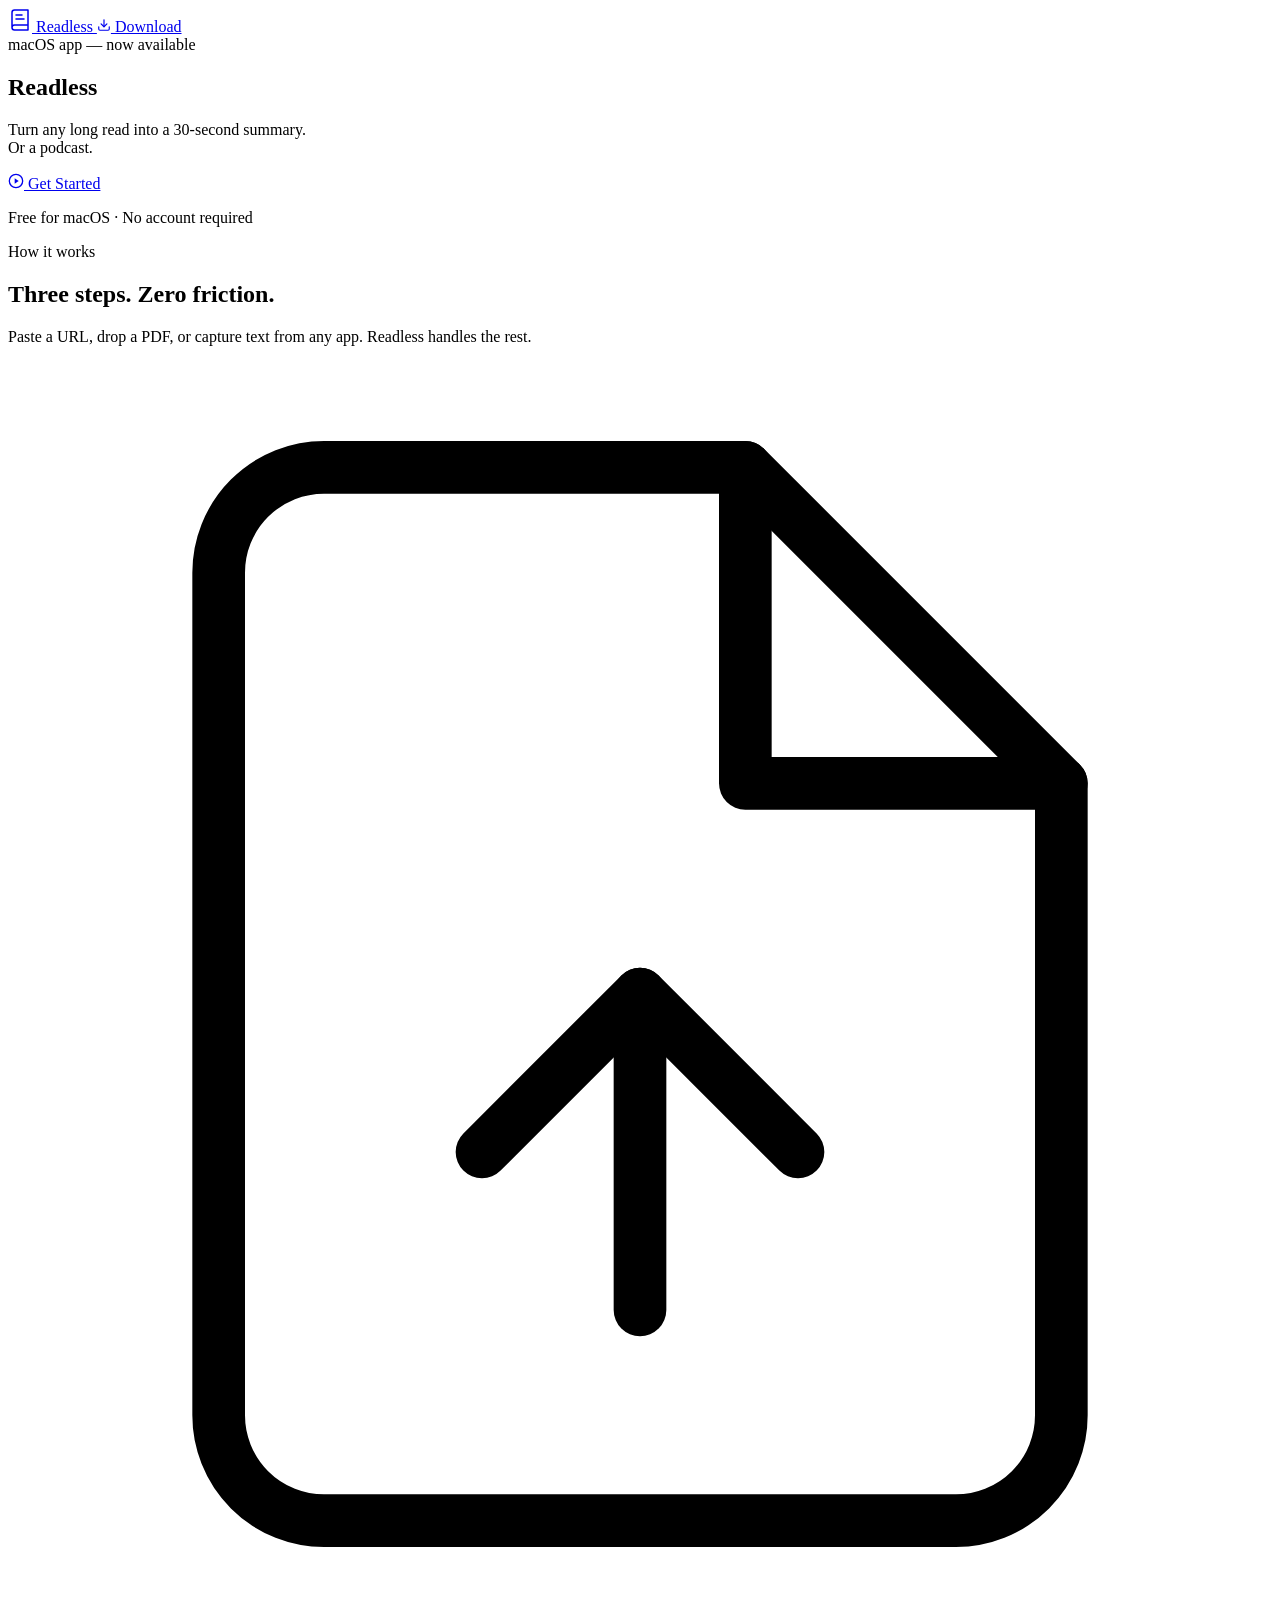
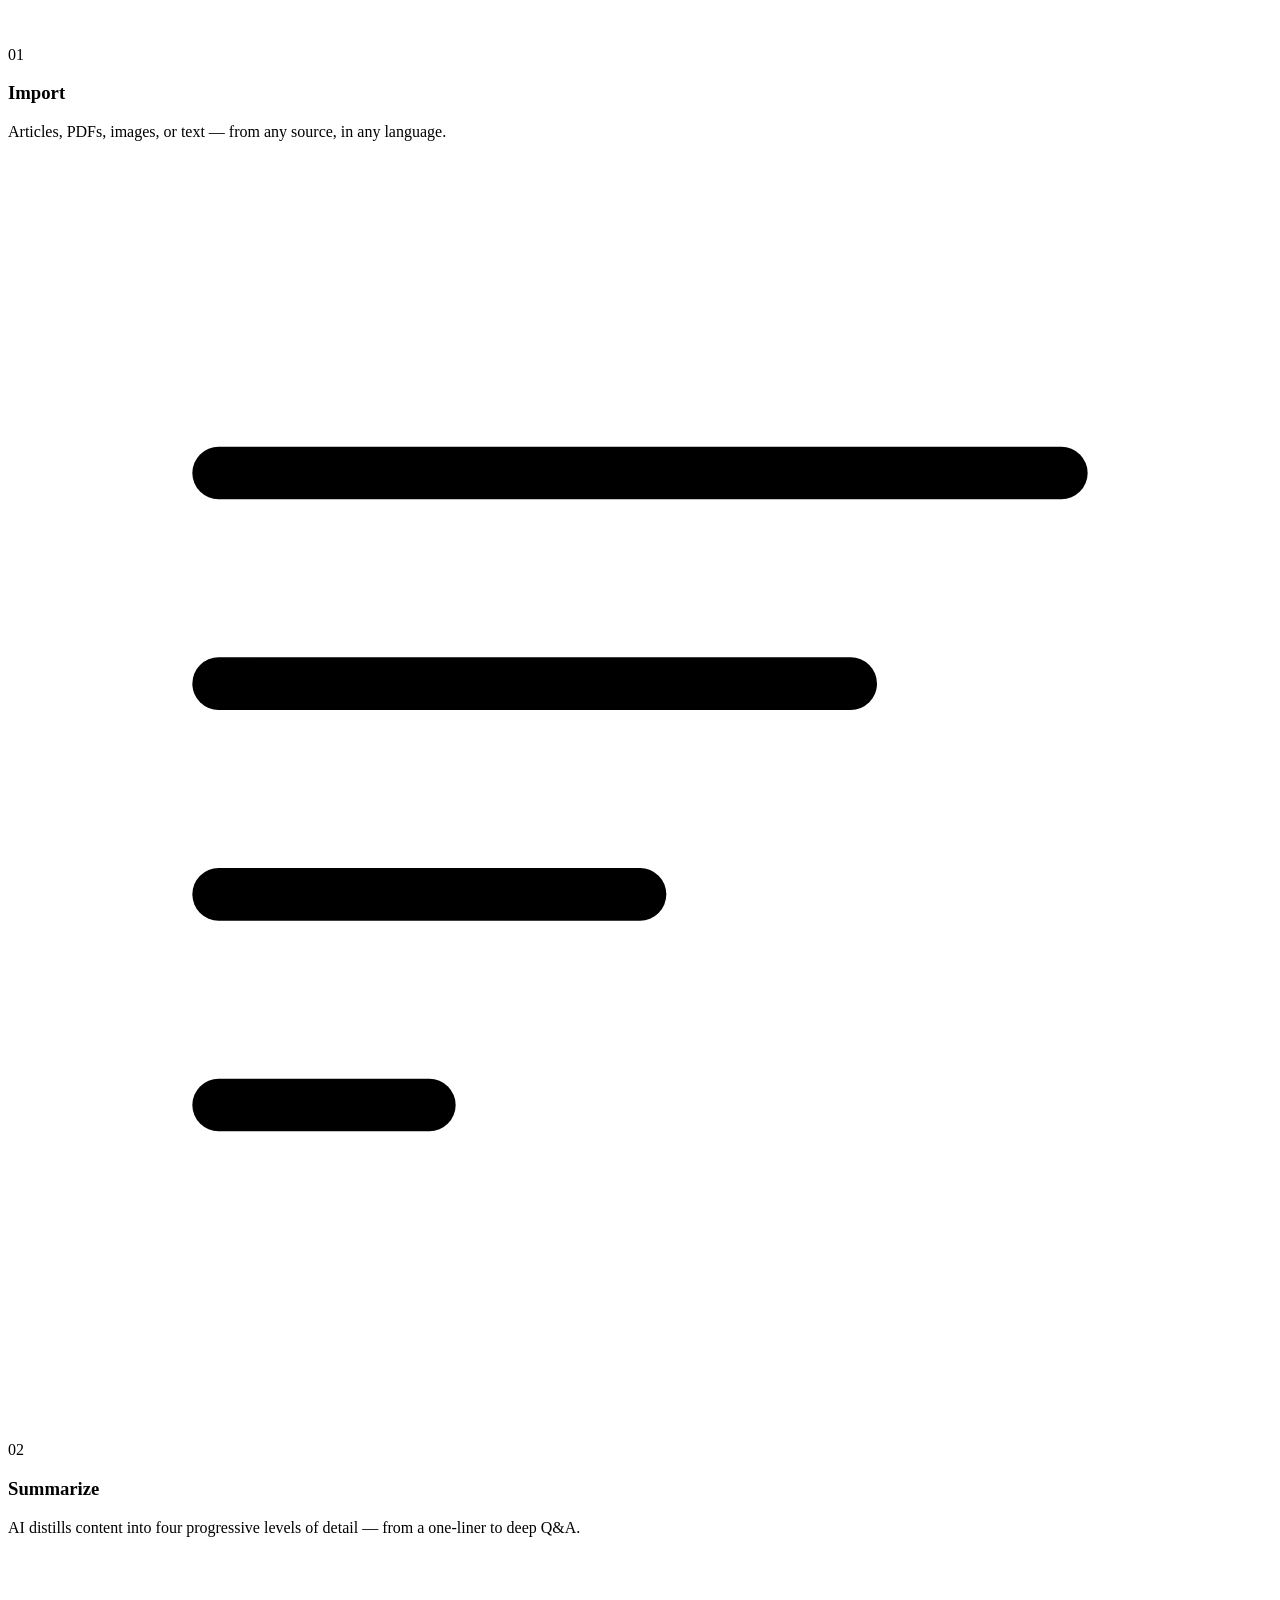
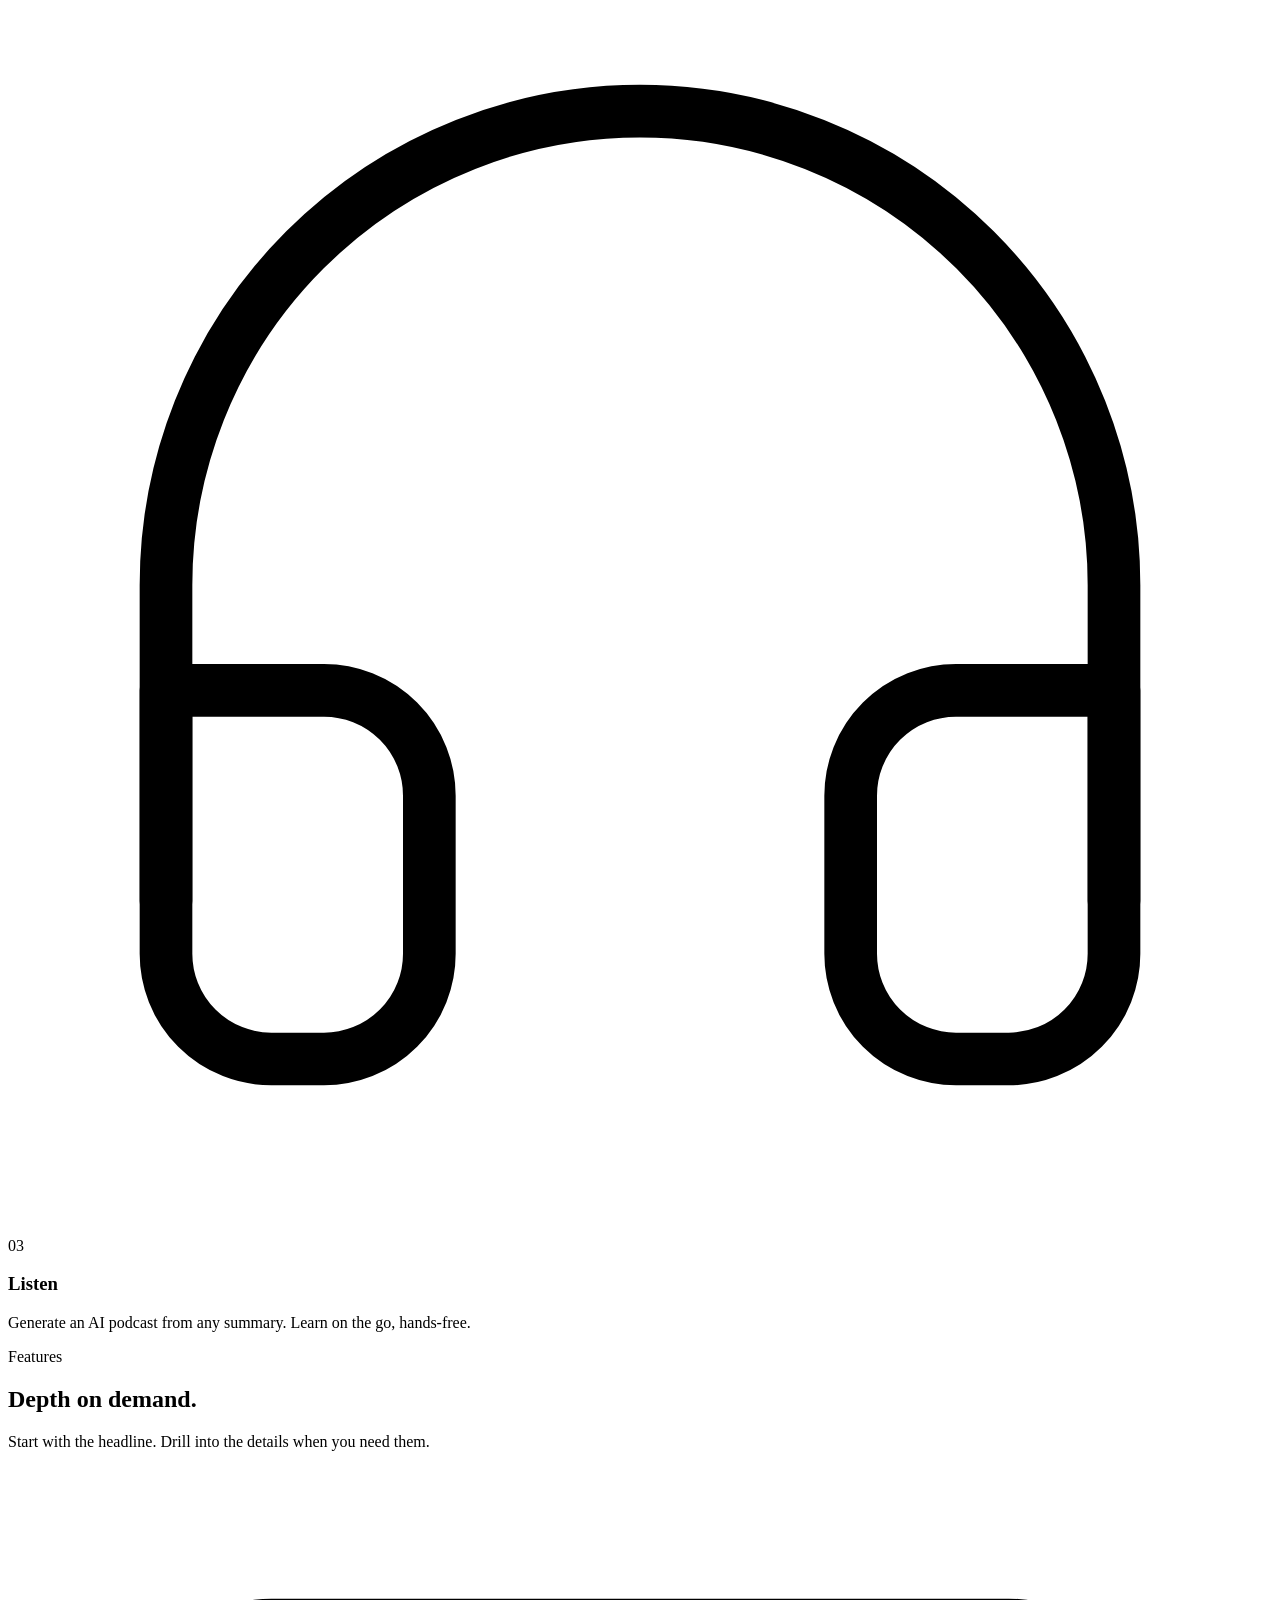
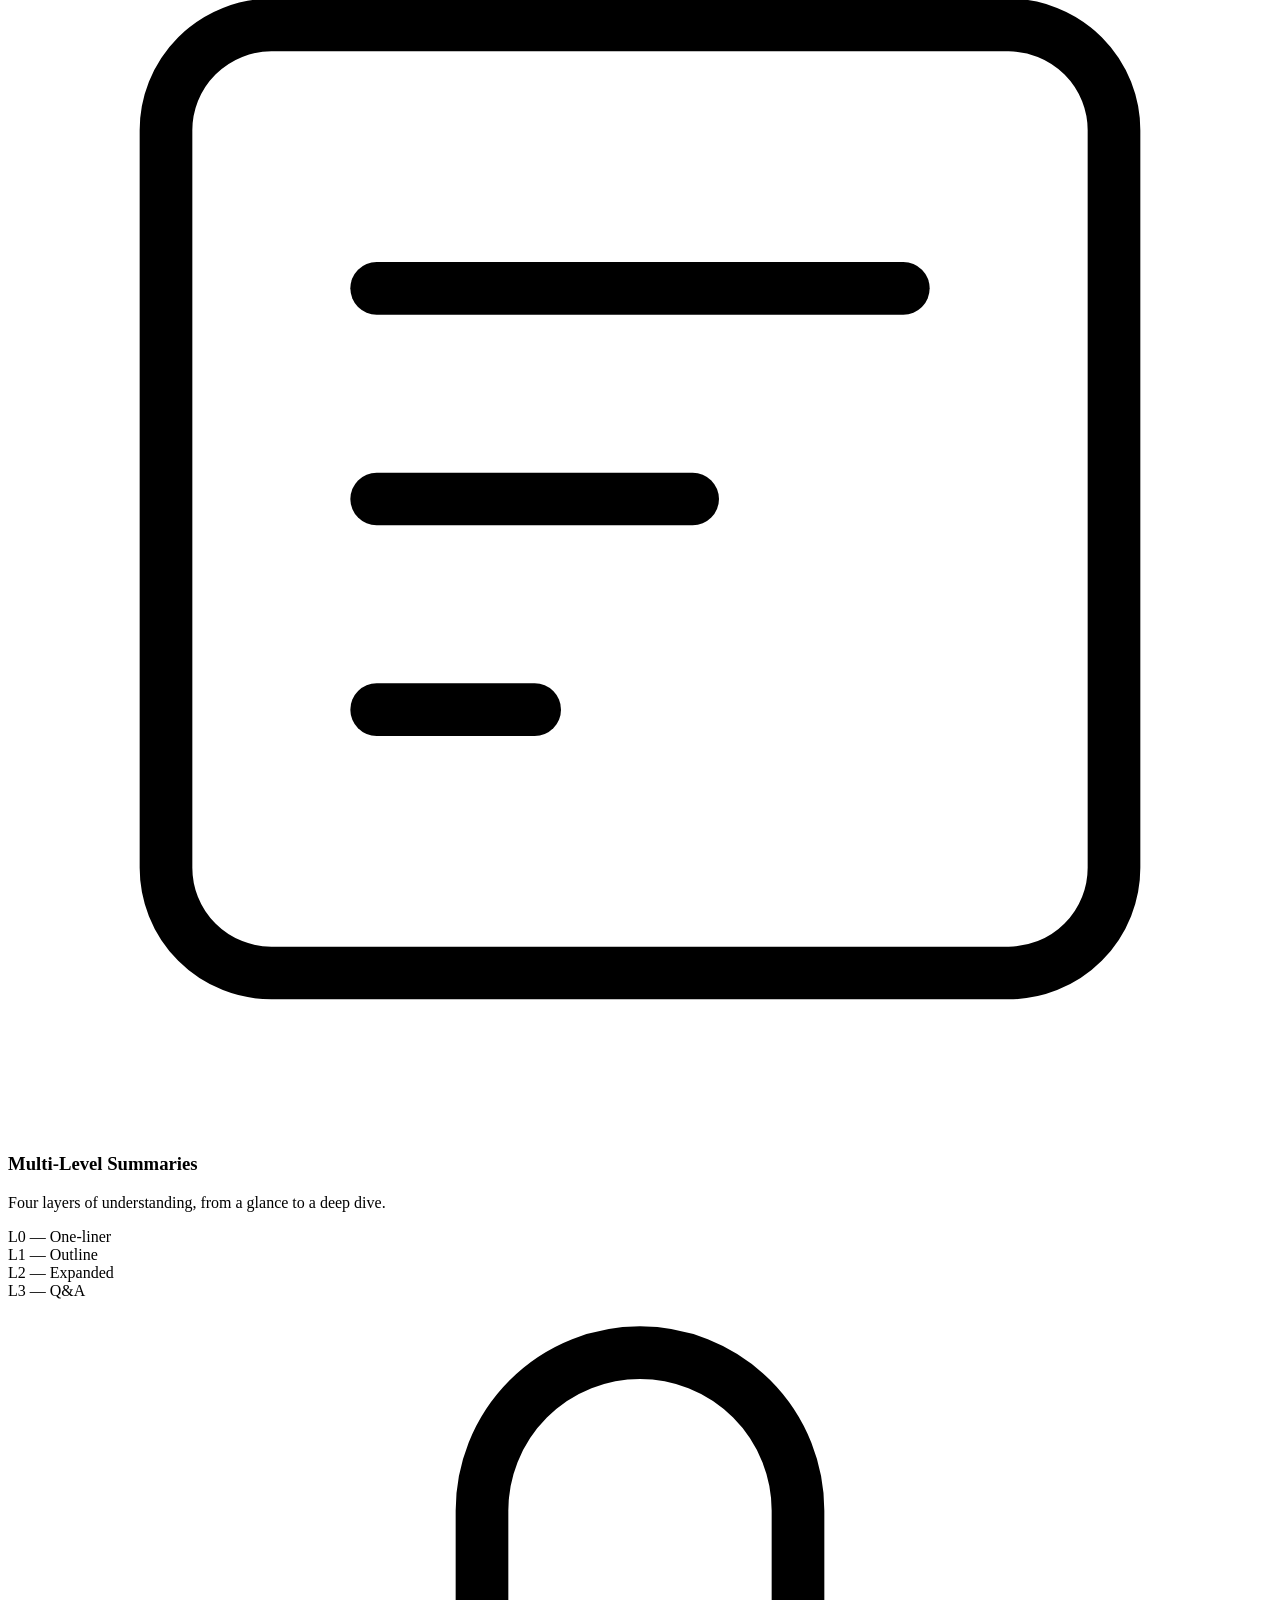
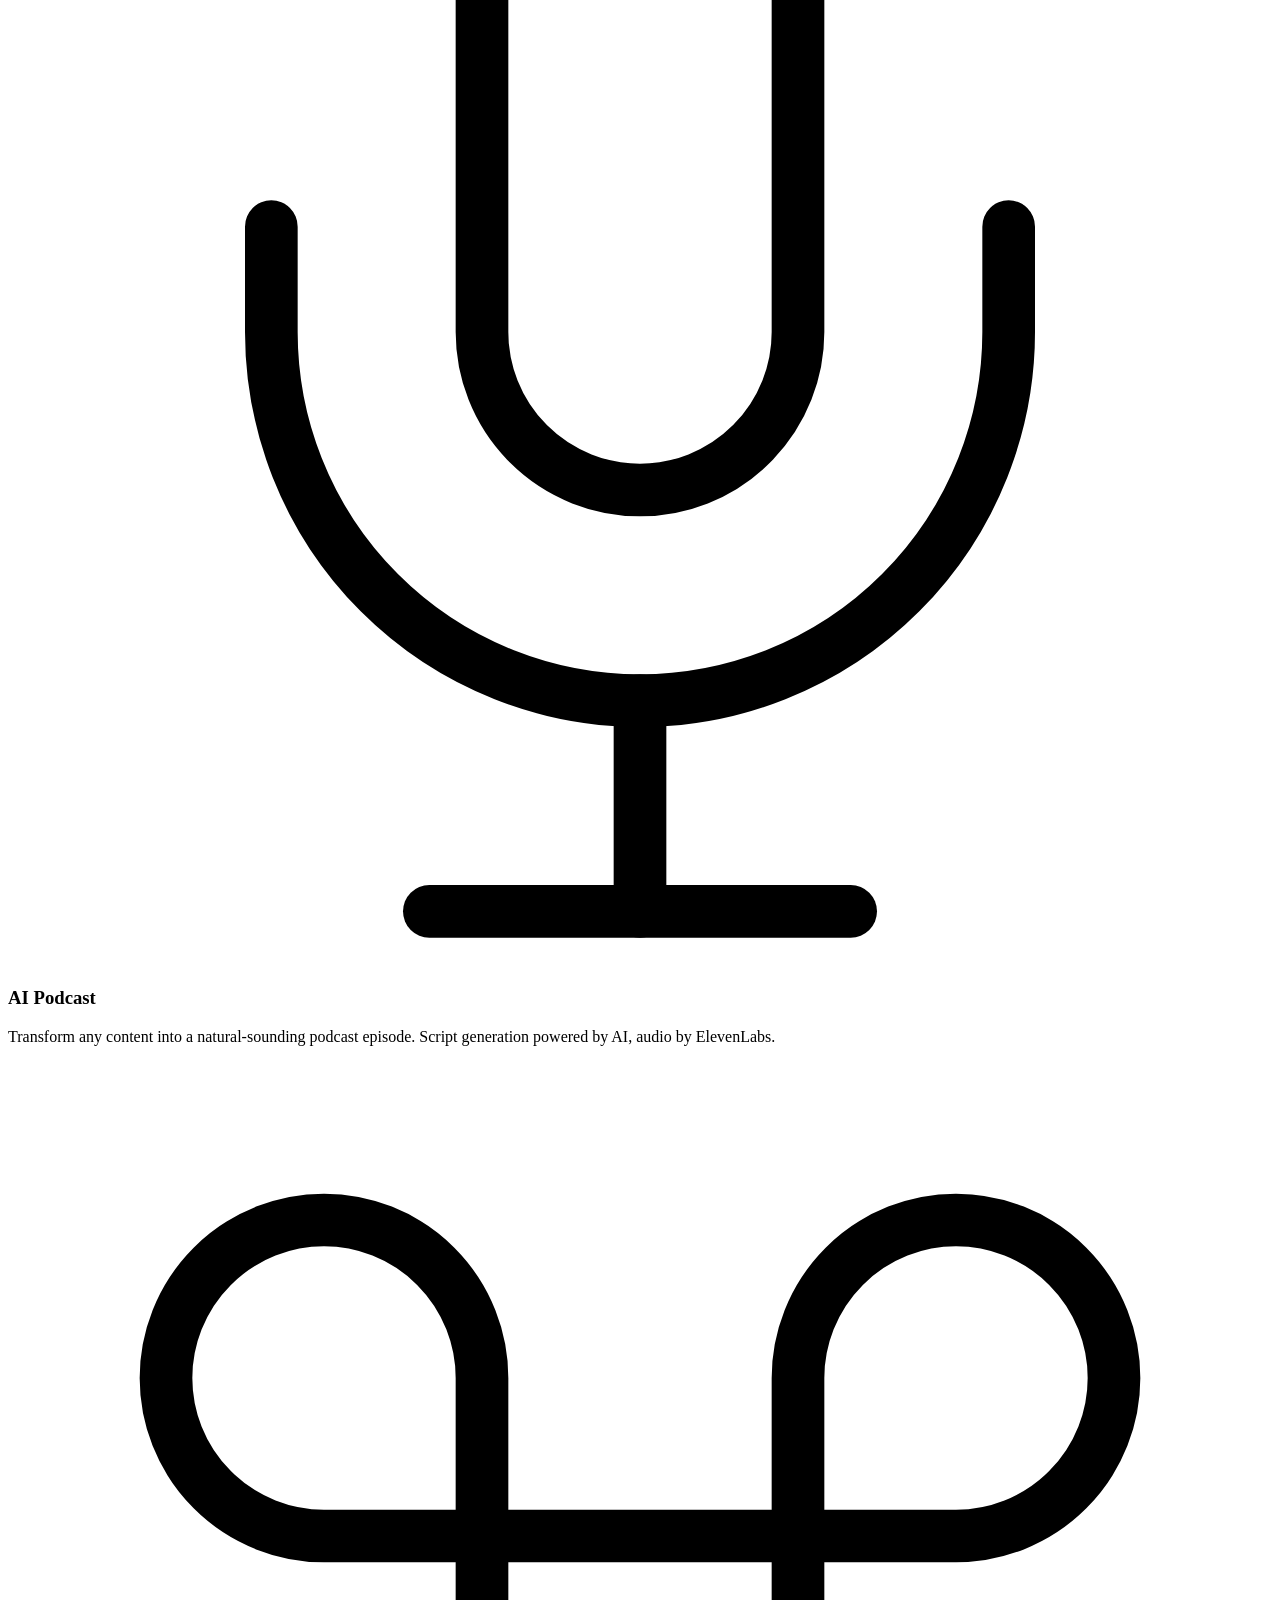
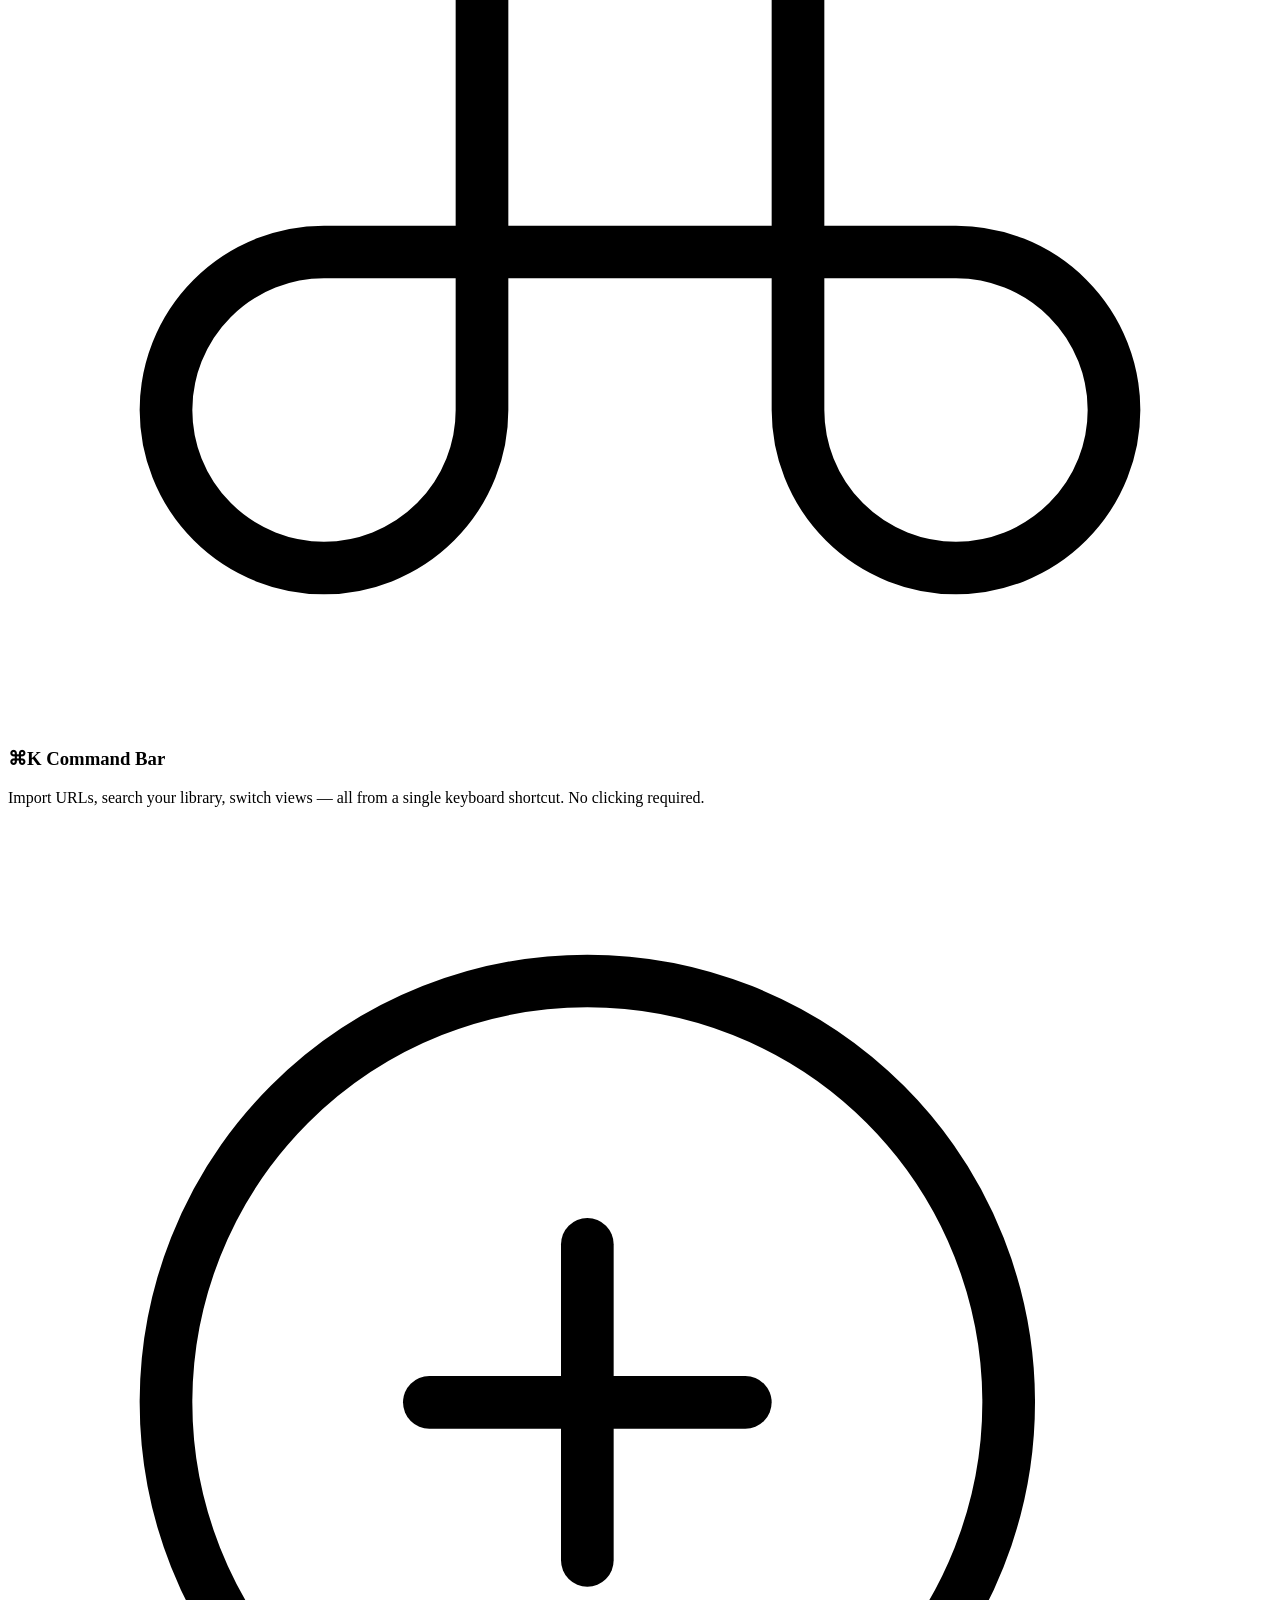
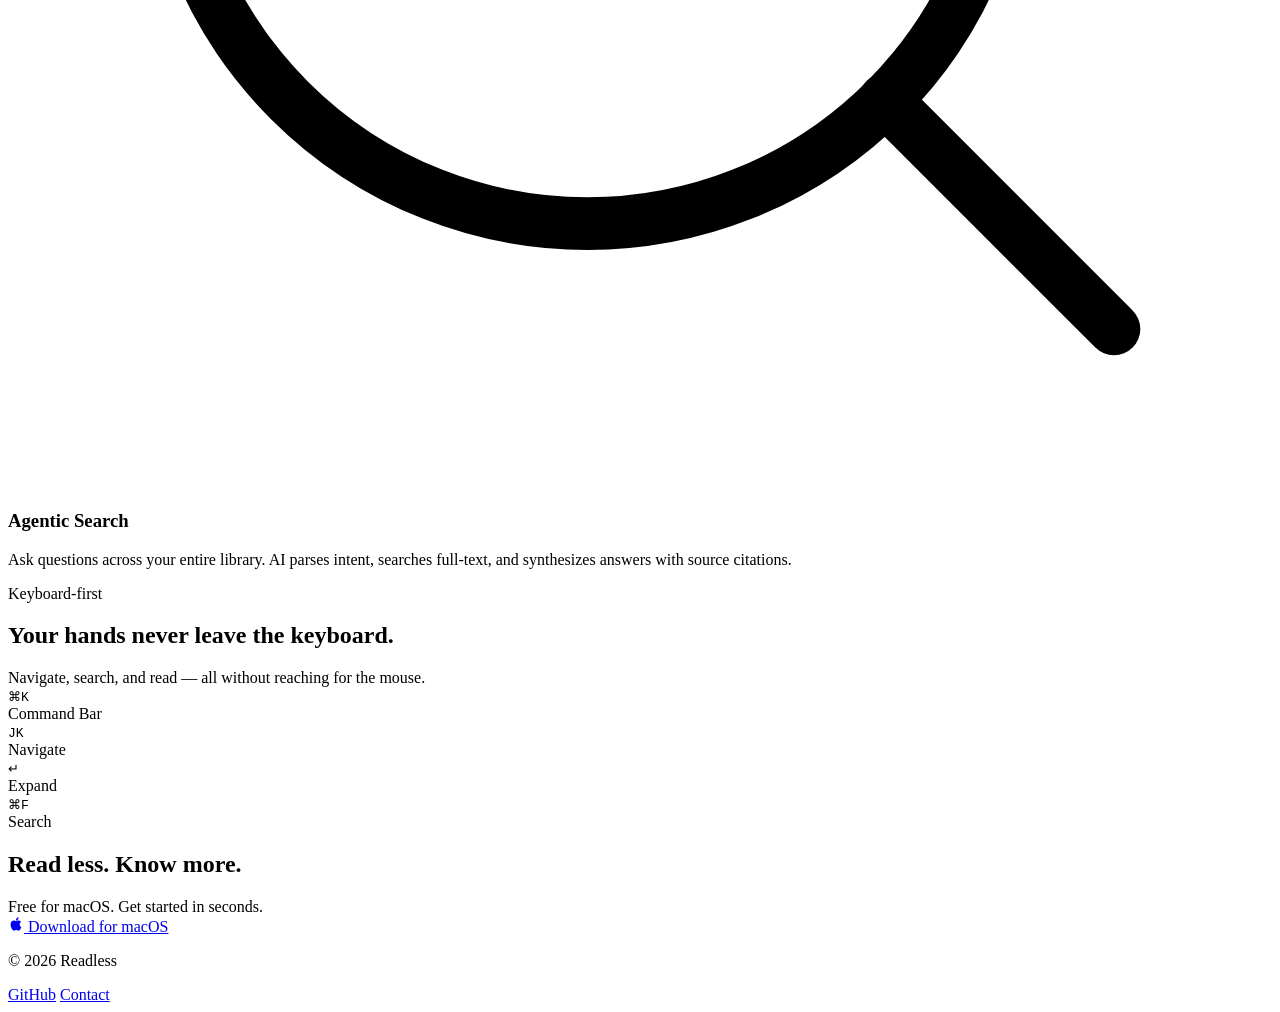
==== landing/index.html @ 2e987ac2 "feat(landing): add landing page with black/white minimal design - Pure HTML/CSS/JS, no frameworks - " ====
<!DOCTYPE html>
<html lang="en">
<head>
  <meta charset="UTF-8">
  <meta name="viewport" content="width=device-width, initial-scale=1.0">
  <title>Readless — Turn any long read into a 30-second summary</title>
  <meta name="description" content="AI-powered macOS app that transforms long-form content into multi-level summaries and podcasts. Keyboard-first, built for speed.">

  <!-- Open Graph -->
  <meta property="og:type" content="website">
  <meta property="og:url" content="https://readless.cc">
  <meta property="og:title" content="Readless — AI-Powered Summaries & Podcasts">
  <meta property="og:description" content="Turn any long read into a 30-second summary. Or a podcast.">
  <meta property="og:image" content="https://readless.cc/landing-assets/og-image.png">

  <!-- Twitter Card -->
  <meta name="twitter:card" content="summary_large_image">
  <meta name="twitter:title" content="Readless — AI-Powered Summaries & Podcasts">
  <meta name="twitter:description" content="Turn any long read into a 30-second summary. Or a podcast.">

  <link rel="icon" href="/favicon.ico" type="image/x-icon">
  <link rel="apple-touch-icon" href="/landing-assets/apple-touch-icon.png">
  <link rel="stylesheet" href="/landing-assets/style.css?v=1">
</head>
<body>

  <!-- ════════════════════════════════════════════════════════════
       Navigation
       ════════════════════════════════════════════════════════════ -->
  <nav class="nav" role="navigation" aria-label="Main navigation">
    <div class="nav-inner">
      <a href="/" class="nav-logo" aria-label="Readless home">
        <!-- Logo: stylized book/document icon -->
        <svg width="24" height="24" viewBox="0 0 24 24" fill="none" stroke="currentColor" stroke-width="1.5" stroke-linecap="round" stroke-linejoin="round">
          <path d="M4 19.5v-15A2.5 2.5 0 0 1 6.5 2H20v20H6.5a2.5 2.5 0 0 1 0-5H20"/>
          <path d="M8 7h6"/>
          <path d="M8 11h8"/>
        </svg>
        Readless
      </a>
      <a href="#download" class="nav-cta">
        <svg width="14" height="14" viewBox="0 0 24 24" fill="none" stroke="currentColor" stroke-width="2" stroke-linecap="round" stroke-linejoin="round">
          <path d="M21 15v4a2 2 0 0 1-2 2H5a2 2 0 0 1-2-2v-4"/>
          <polyline points="7 10 12 15 17 10"/>
          <line x1="12" y1="15" x2="12" y2="3"/>
        </svg>
        Download
      </a>
    </div>
  </nav>

  <main>
    <!-- ════════════════════════════════════════════════════════════
         Hero
         ════════════════════════════════════════════════════════════ -->
    <section class="hero" id="hero">
      <div class="hero-badge fade-in">
        <span class="hero-badge-dot"></span>
        macOS app — now available
      </div>
      <h1 class="fade-in">Readless</h1>
      <p class="hero-tagline fade-in">
        Turn any long read into a 30&#8209;second summary.<br>Or a podcast.
      </p>
      <a href="#download" class="hero-cta fade-in">
        <svg width="16" height="16" viewBox="0 0 24 24" fill="none" stroke="currentColor" stroke-width="2" stroke-linecap="round" stroke-linejoin="round">
          <path d="M12 2a10 10 0 1 0 10 10A10 10 0 0 0 12 2z"/>
          <polygon points="10 8 16 12 10 16 10 8" fill="currentColor" stroke="none"/>
        </svg>
        Get Started
      </a>
      <p class="hero-sub fade-in">Free for macOS · No account required</p>
    </section>

    <!-- ════════════════════════════════════════════════════════════
         How It Works
         ════════════════════════════════════════════════════════════ -->
    <section class="section" id="how-it-works">
      <div class="container">
        <div class="fade-in">
          <p class="section-label">How it works</p>
          <h2 class="section-title">Three steps. Zero friction.</h2>
          <p class="section-desc">Paste a URL, drop a PDF, or capture text from any app. Readless handles the rest.</p>
        </div>

        <div class="steps" data-stagger>
          <div class="step fade-in">
            <div class="step-icon">
              <!-- Import icon -->
              <svg viewBox="0 0 24 24" fill="none" stroke="currentColor" stroke-linecap="round" stroke-linejoin="round">
                <path d="M14 2H6a2 2 0 0 0-2 2v16a2 2 0 0 0 2 2h12a2 2 0 0 0 2-2V8z"/>
                <polyline points="14 2 14 8 20 8"/>
                <line x1="12" y1="18" x2="12" y2="12"/>
                <polyline points="9 15 12 12 15 15"/>
              </svg>
            </div>
            <p class="step-number">01</p>
            <h3>Import</h3>
            <p>Articles, PDFs, images, or text — from any source, in any language.</p>
          </div>

          <div class="step fade-in">
            <div class="step-icon">
              <!-- Summarize icon -->
              <svg viewBox="0 0 24 24" fill="none" stroke="currentColor" stroke-linecap="round" stroke-linejoin="round">
                <line x1="4" y1="6" x2="20" y2="6"/>
                <line x1="4" y1="10" x2="16" y2="10"/>
                <line x1="4" y1="14" x2="12" y2="14"/>
                <line x1="4" y1="18" x2="8" y2="18"/>
              </svg>
            </div>
            <p class="step-number">02</p>
            <h3>Summarize</h3>
            <p>AI distills content into four progressive levels of detail — from a one-liner to deep Q&A.</p>
          </div>

          <div class="step fade-in">
            <div class="step-icon">
              <!-- Listen icon -->
              <svg viewBox="0 0 24 24" fill="none" stroke="currentColor" stroke-linecap="round" stroke-linejoin="round">
                <path d="M3 18v-6a9 9 0 0 1 18 0v6"/>
                <path d="M21 19a2 2 0 0 1-2 2h-1a2 2 0 0 1-2-2v-3a2 2 0 0 1 2-2h3z"/>
                <path d="M3 19a2 2 0 0 0 2 2h1a2 2 0 0 0 2-2v-3a2 2 0 0 0-2-2H3z"/>
              </svg>
            </div>
            <p class="step-number">03</p>
            <h3>Listen</h3>
            <p>Generate an AI podcast from any summary. Learn on the go, hands-free.</p>
          </div>
        </div>
      </div>
    </section>

    <!-- ════════════════════════════════════════════════════════════
         Features
         ════════════════════════════════════════════════════════════ -->
    <section class="section" id="features">
      <div class="container">
        <div class="fade-in">
          <p class="section-label">Features</p>
          <h2 class="section-title">Depth on demand.</h2>
          <p class="section-desc">Start with the headline. Drill into the details when you need them.</p>
        </div>

        <div class="features-grid" data-stagger>
          <!-- Feature 1: Multi-level Summaries -->
          <div class="feature fade-in">
            <div class="feature-icon">
              <svg viewBox="0 0 24 24" fill="none" stroke="currentColor" stroke-linecap="round" stroke-linejoin="round">
                <rect x="3" y="3" width="18" height="18" rx="2"/>
                <line x1="7" y1="8" x2="17" y2="8"/>
                <line x1="7" y1="12" x2="13" y2="12"/>
                <line x1="7" y1="16" x2="10" y2="16"/>
              </svg>
            </div>
            <h3>Multi-Level Summaries</h3>
            <p>Four layers of understanding, from a glance to a deep dive.</p>
            <div class="levels">
              <div class="level">
                <div class="level-bar"></div>
                <span class="level-label">L0 — One-liner</span>
              </div>
              <div class="level">
                <div class="level-bar"></div>
                <span class="level-label">L1 — Outline</span>
              </div>
              <div class="level">
                <div class="level-bar"></div>
                <span class="level-label">L2 — Expanded</span>
              </div>
              <div class="level">
                <div class="level-bar"></div>
                <span class="level-label">L3 — Q&A</span>
              </div>
            </div>
          </div>

          <!-- Feature 2: AI Podcast -->
          <div class="feature fade-in">
            <div class="feature-icon">
              <svg viewBox="0 0 24 24" fill="none" stroke="currentColor" stroke-linecap="round" stroke-linejoin="round">
                <path d="M12 1a3 3 0 0 0-3 3v8a3 3 0 0 0 6 0V4a3 3 0 0 0-3-3z"/>
                <path d="M19 10v2a7 7 0 0 1-14 0v-2"/>
                <line x1="12" y1="19" x2="12" y2="23"/>
                <line x1="8" y1="23" x2="16" y2="23"/>
              </svg>
            </div>
            <h3>AI Podcast</h3>
            <p>Transform any content into a natural-sounding podcast episode. Script generation powered by AI, audio by ElevenLabs.</p>
          </div>

          <!-- Feature 3: Command Bar -->
          <div class="feature fade-in">
            <div class="feature-icon">
              <svg viewBox="0 0 24 24" fill="none" stroke="currentColor" stroke-linecap="round" stroke-linejoin="round">
                <path d="M18 3a3 3 0 0 0-3 3v12a3 3 0 0 0 3 3 3 3 0 0 0 3-3 3 3 0 0 0-3-3H6a3 3 0 0 0-3 3 3 3 0 0 0 3 3 3 3 0 0 0 3-3V6a3 3 0 0 0-3-3 3 3 0 0 0-3 3 3 3 0 0 0 3 3h12a3 3 0 0 0 3-3 3 3 0 0 0-3-3z"/>
              </svg>
            </div>
            <h3>⌘K Command Bar</h3>
            <p>Import URLs, search your library, switch views — all from a single keyboard shortcut. No clicking required.</p>
          </div>

          <!-- Feature 4: Smart Search -->
          <div class="feature fade-in">
            <div class="feature-icon">
              <svg viewBox="0 0 24 24" fill="none" stroke="currentColor" stroke-linecap="round" stroke-linejoin="round">
                <circle cx="11" cy="11" r="8"/>
                <line x1="21" y1="21" x2="16.65" y2="16.65"/>
                <line x1="8" y1="11" x2="14" y2="11"/>
                <line x1="11" y1="8" x2="11" y2="14"/>
              </svg>
            </div>
            <h3>Agentic Search</h3>
            <p>Ask questions across your entire library. AI parses intent, searches full-text, and synthesizes answers with source citations.</p>
          </div>
        </div>
      </div>
    </section>

    <!-- ════════════════════════════════════════════════════════════
         Keyboard-First
         ════════════════════════════════════════════════════════════ -->
    <section class="section keyboard-section" id="keyboard">
      <div class="container">
        <div class="fade-in">
          <p class="section-label">Keyboard-first</p>
          <h2 class="section-title">Your hands never leave the keyboard.</h2>
          <p class="section-desc" style="margin: 0 auto;">Navigate, search, and read — all without reaching for the mouse.</p>
        </div>

        <div class="kbd-row fade-in">
          <div class="kbd-group">
            <div class="kbd-keys kbd-animate">
              <kbd>⌘</kbd><kbd>K</kbd>
            </div>
            <span class="kbd-label">Command Bar</span>
          </div>

          <div class="kbd-group">
            <div class="kbd-keys kbd-animate">
              <kbd>J</kbd><kbd>K</kbd>
            </div>
            <span class="kbd-label">Navigate</span>
          </div>

          <div class="kbd-group">
            <div class="kbd-keys kbd-animate">
              <kbd>↵</kbd>
            </div>
            <span class="kbd-label">Expand</span>
          </div>

          <div class="kbd-group">
            <div class="kbd-keys kbd-animate">
              <kbd>⌘</kbd><kbd>F</kbd>
            </div>
            <span class="kbd-label">Search</span>
          </div>
        </div>
      </div>
    </section>

    <!-- ════════════════════════════════════════════════════════════
         Footer CTA
         ════════════════════════════════════════════════════════════ -->
    <section class="footer-cta" id="download">
      <div class="container">
        <div class="fade-in">
          <h2 class="section-title">Read less. Know more.</h2>
          <p class="section-desc" style="margin: 0 auto var(--space-xl);">
            Free for macOS. Get started in seconds.
          </p>
          <a href="#download" class="footer-cta-btn">
            <!-- Apple logo approximation -->
            <svg width="16" height="16" viewBox="0 0 24 24" fill="currentColor">
              <path d="M18.71 19.5c-.83 1.24-1.71 2.45-3.05 2.47-1.34.03-1.77-.79-3.29-.79-1.53 0-2 .77-3.27.82-1.31.05-2.3-1.32-3.14-2.53C4.25 17 2.94 12.45 4.7 9.39c.87-1.52 2.43-2.48 4.12-2.51 1.28-.02 2.5.87 3.29.87.78 0 2.26-1.07 3.8-.91.65.03 2.47.26 3.64 1.98-.09.06-2.17 1.28-2.15 3.81.03 3.02 2.65 4.03 2.68 4.04-.03.07-.42 1.44-1.38 2.83M13 3.5c.73-.83 1.94-1.46 2.94-1.5.13 1.17-.34 2.35-1.04 3.19-.69.85-1.83 1.51-2.95 1.42-.15-1.15.41-2.35 1.05-3.11z"/>
            </svg>
            Download for macOS
          </a>
        </div>
      </div>
    </section>
  </main>

  <!-- ════════════════════════════════════════════════════════════
       Footer
       ════════════════════════════════════════════════════════════ -->
  <footer class="footer" role="contentinfo">
    <div class="container">
      <div class="footer-inner">
        <p class="footer-left">© 2026 Readless</p>
        <div class="footer-links">
          <a href="https://github.com/Octo-o-o-o/readless" target="_blank" rel="noopener">GitHub</a>
          <a href="mailto:hello@readless.cc">Contact</a>
        </div>
      </div>
    </div>
  </footer>

  <script src="/landing-assets/main.js?v=1"></script>
</body>
</html>
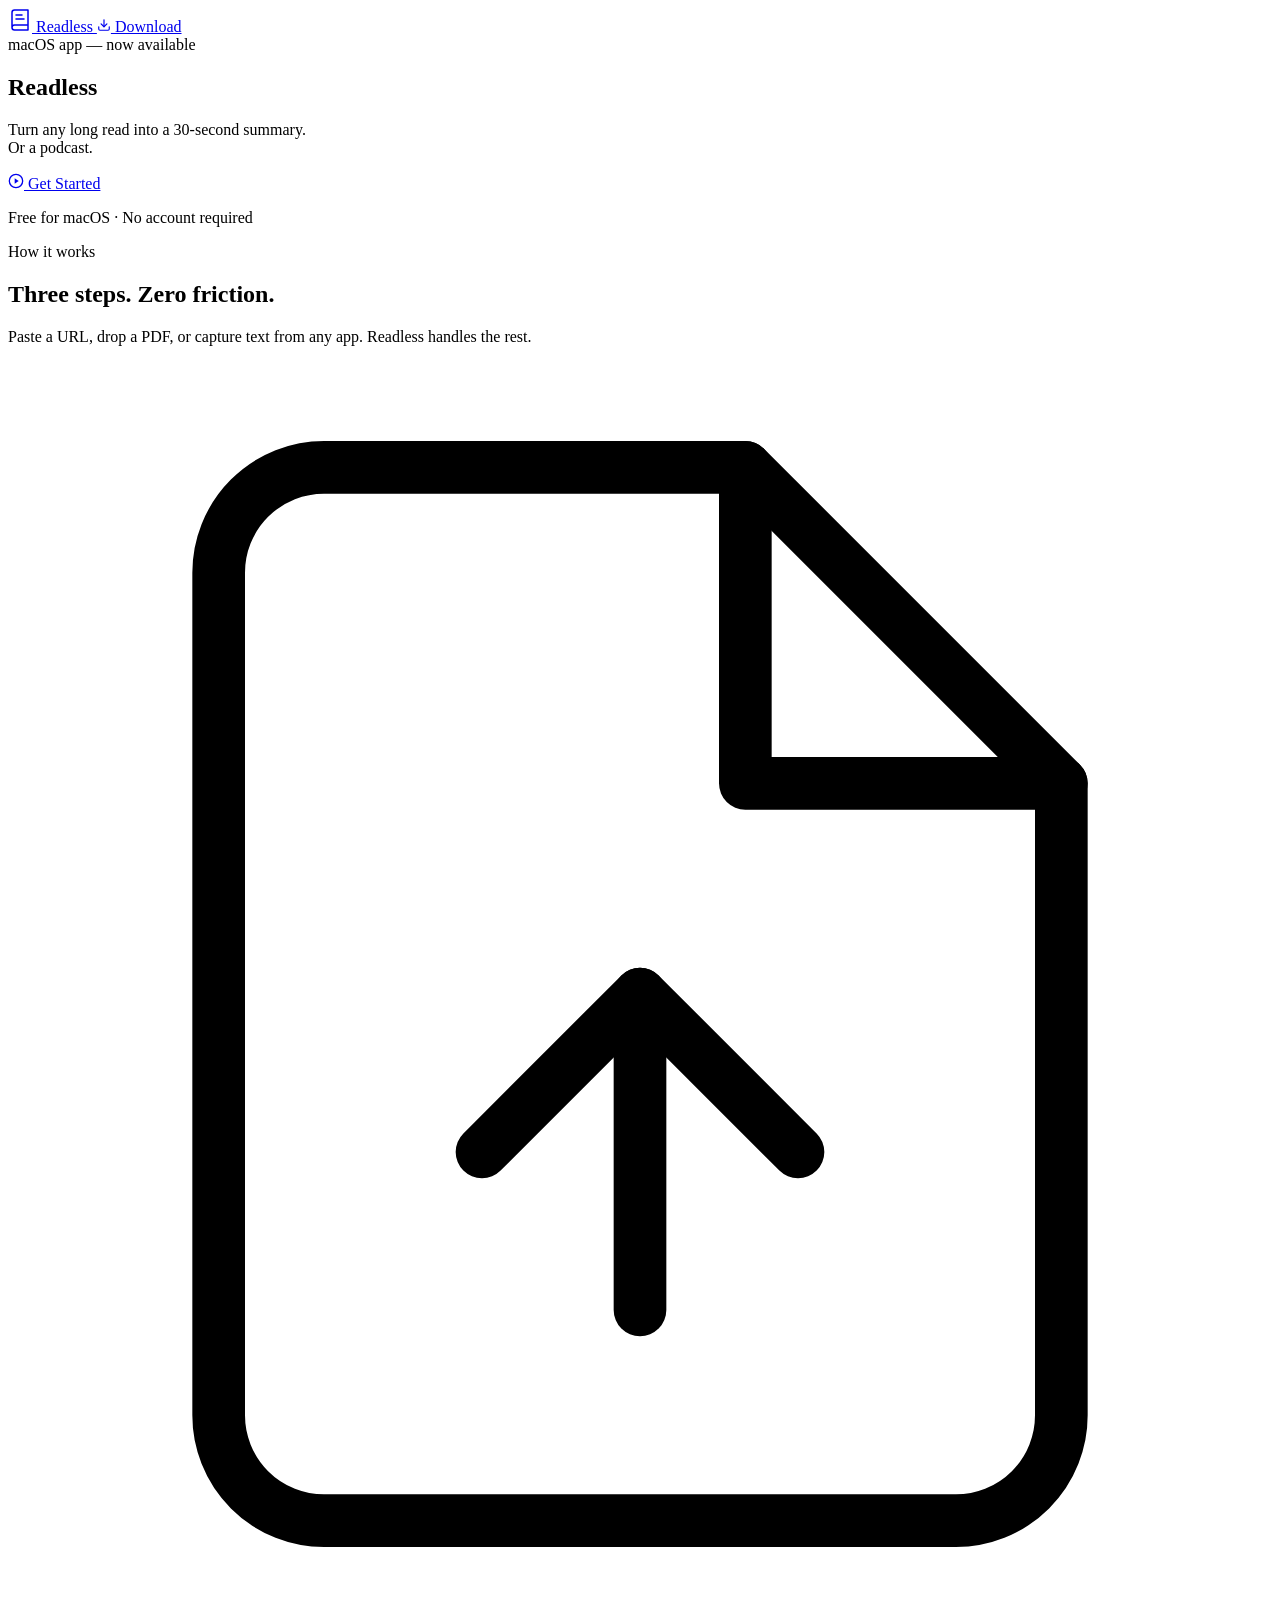
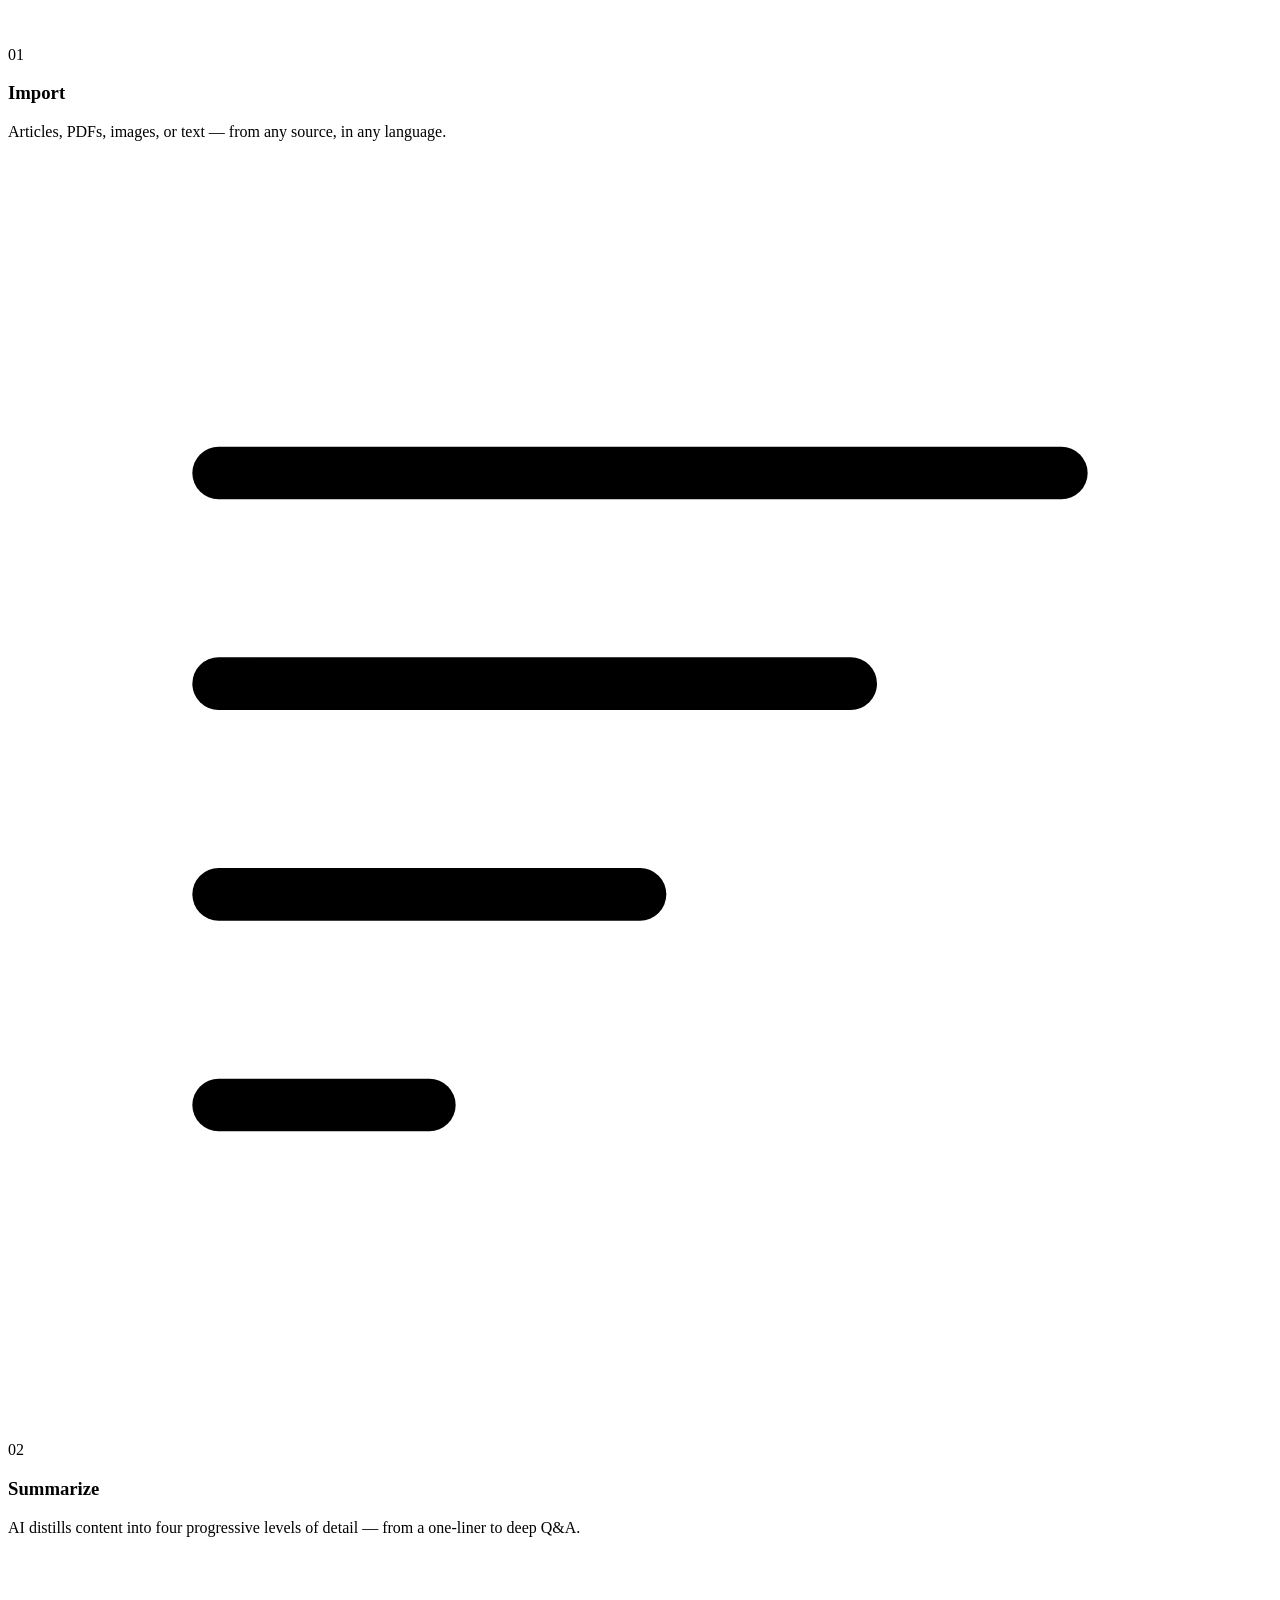
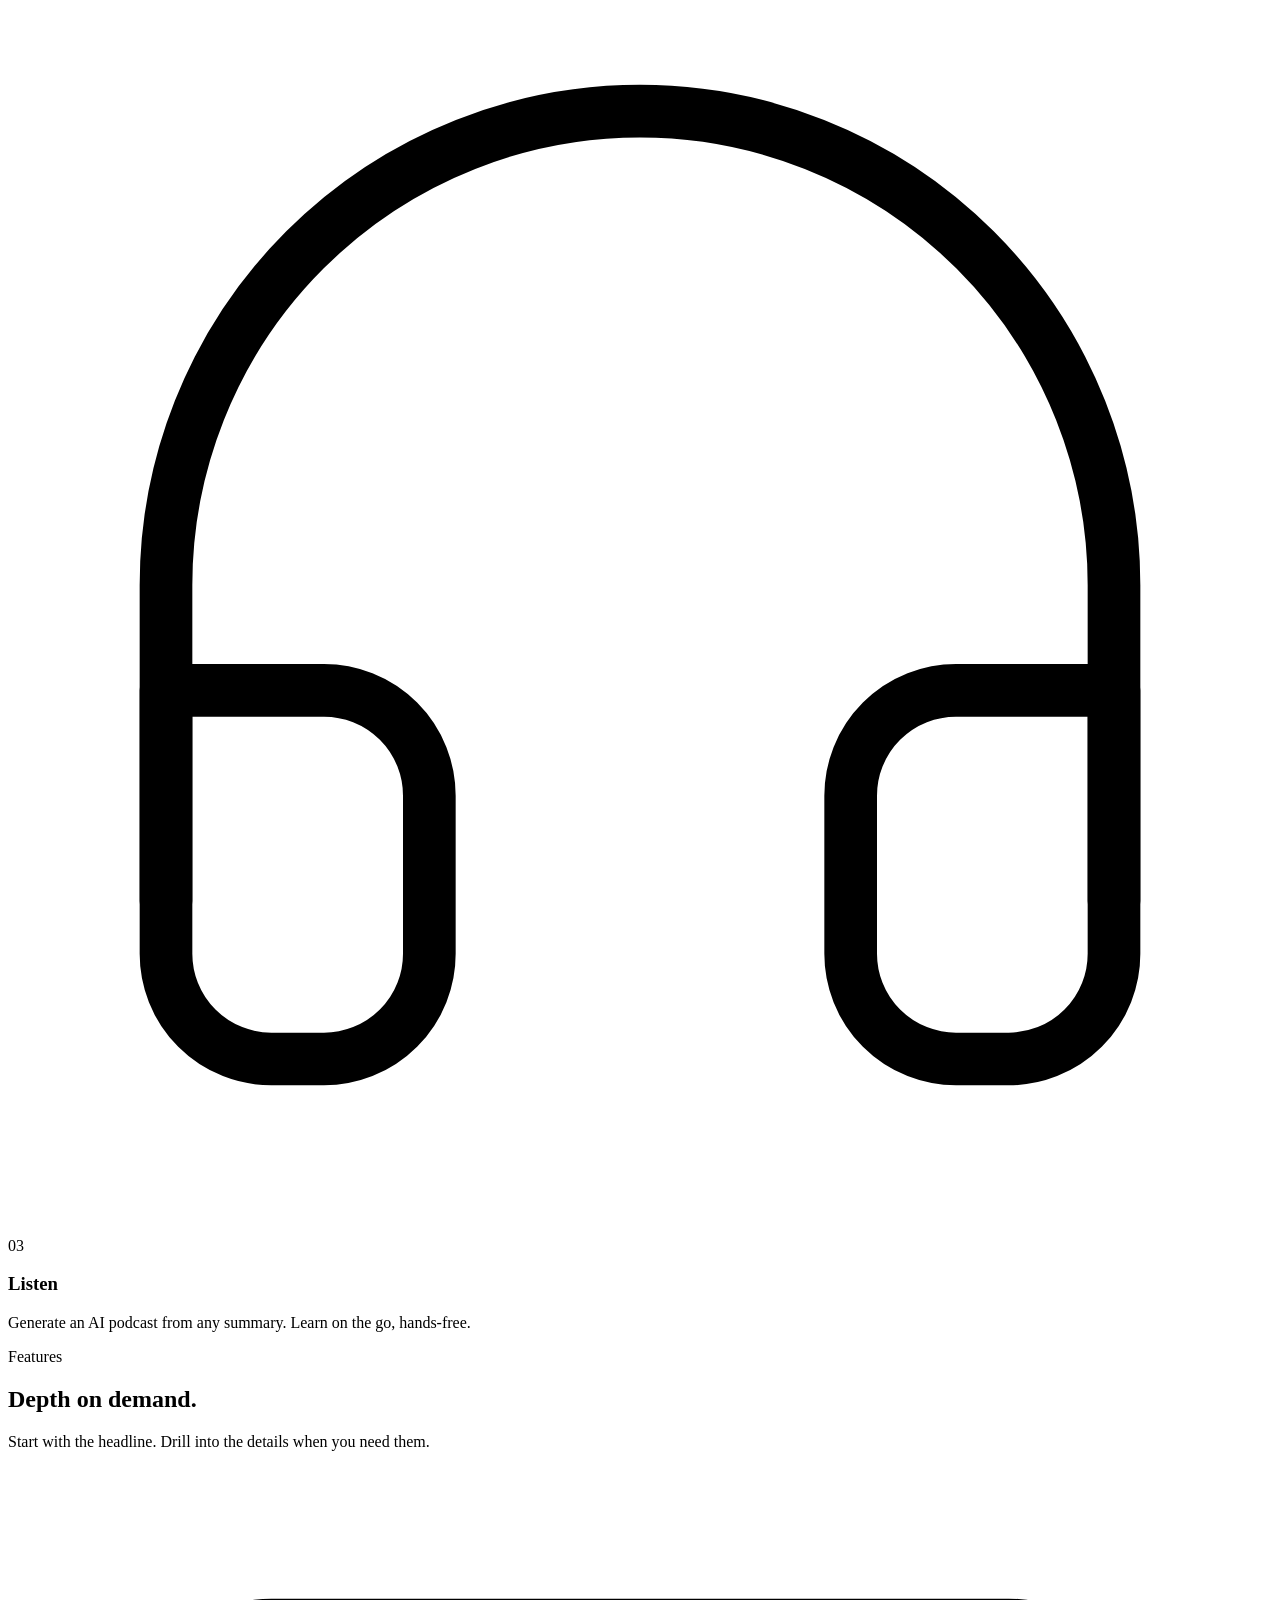
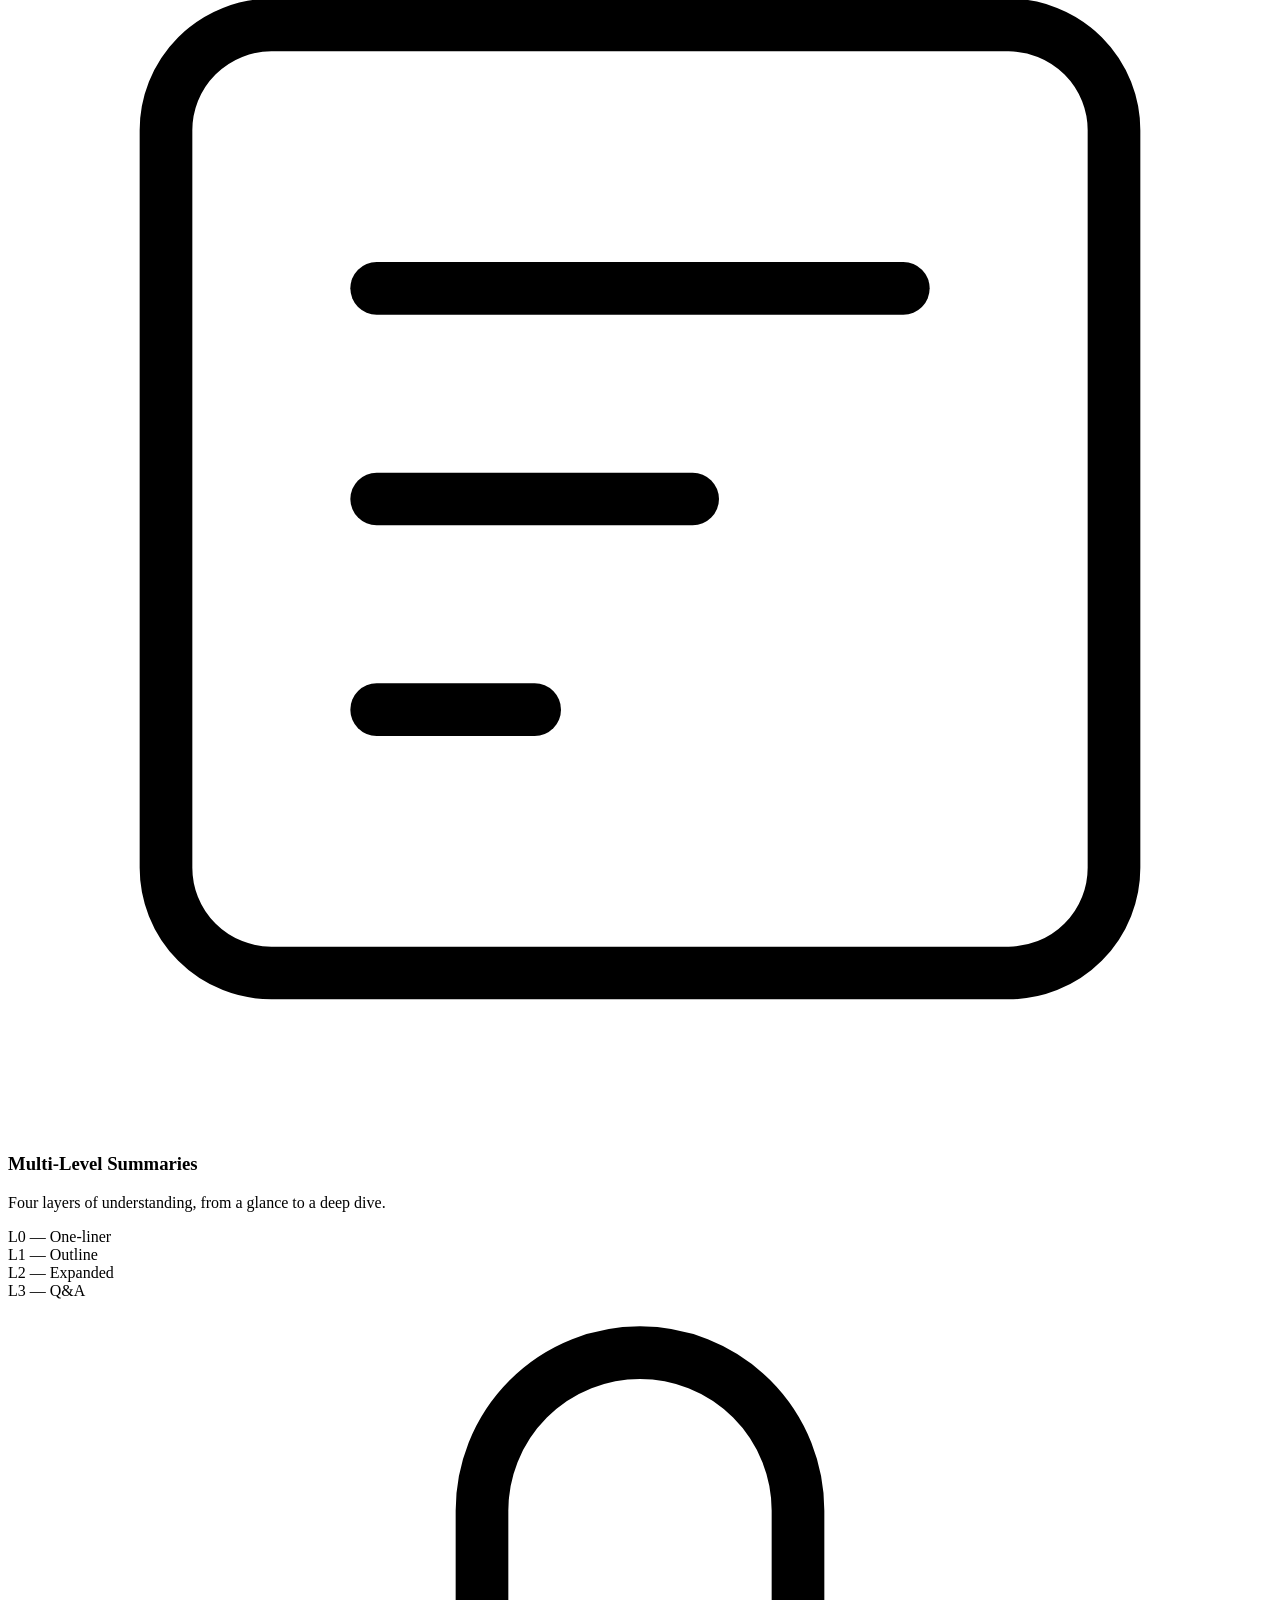
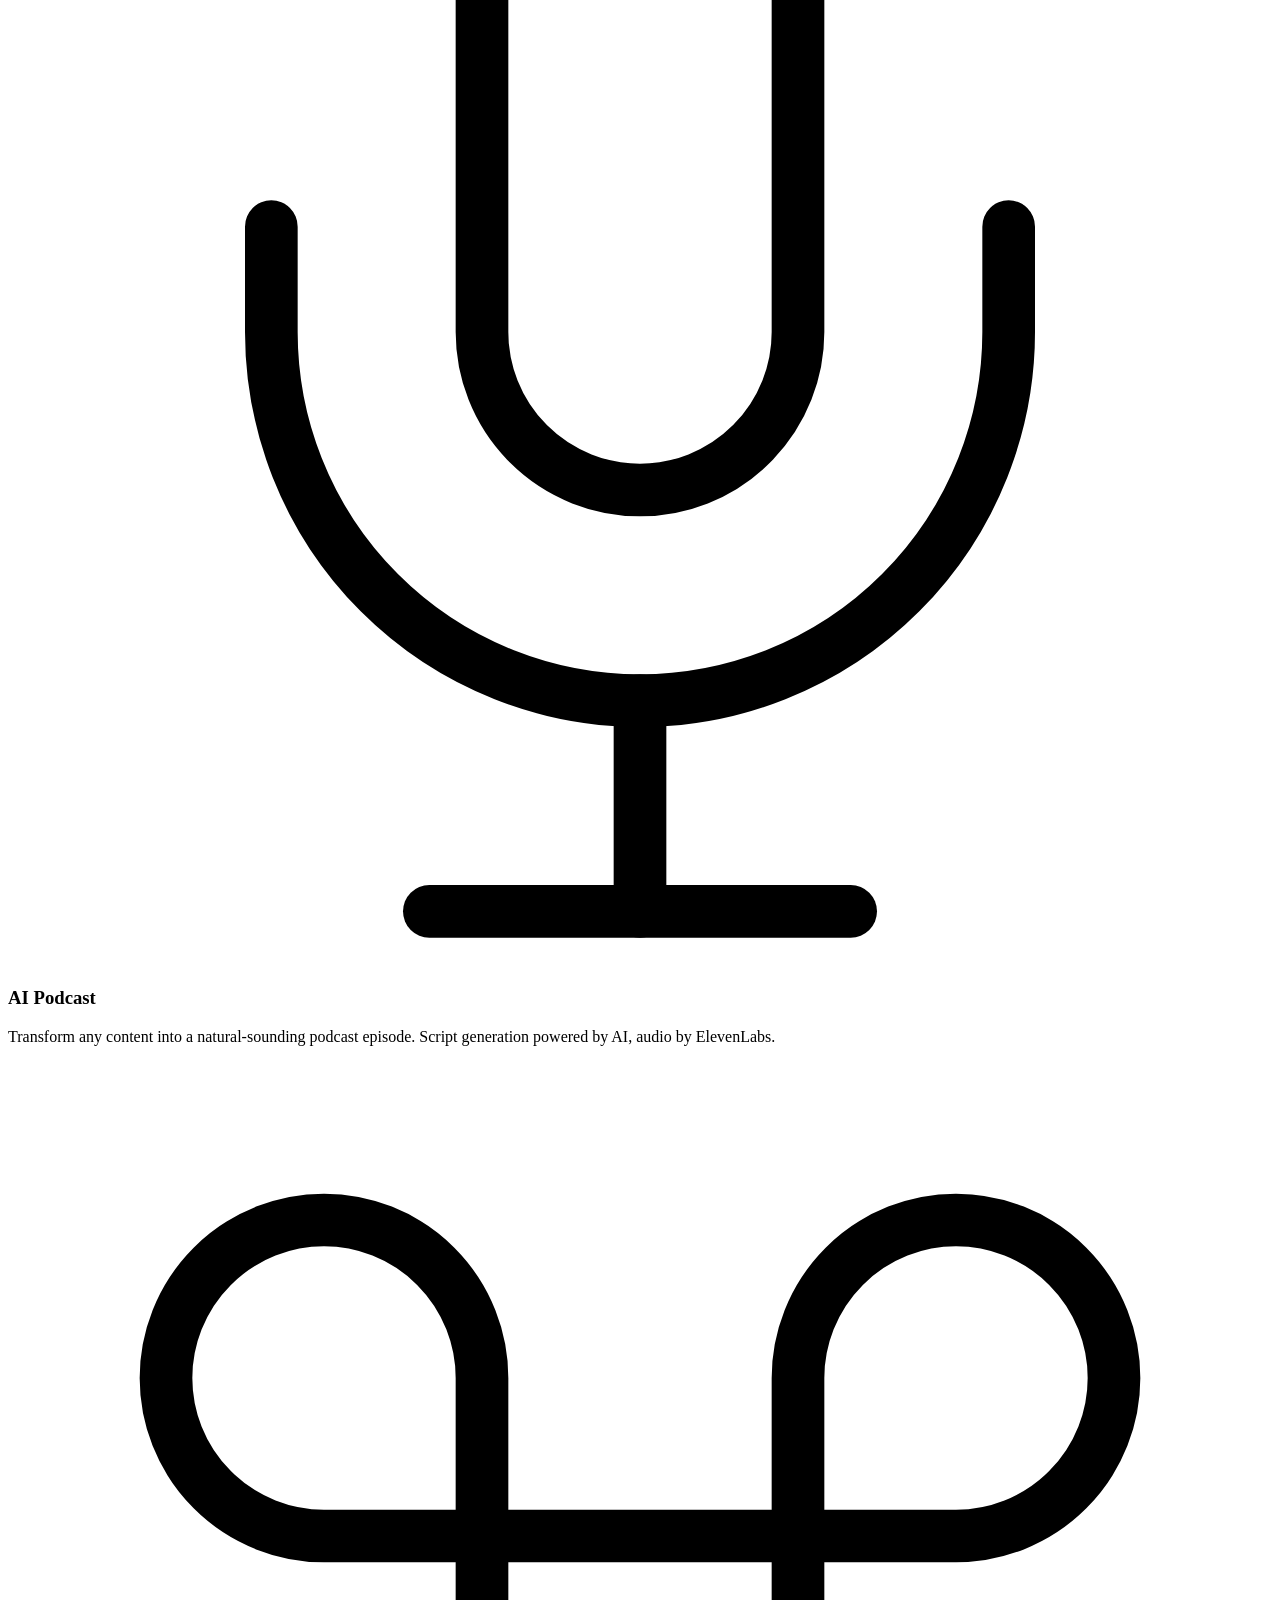
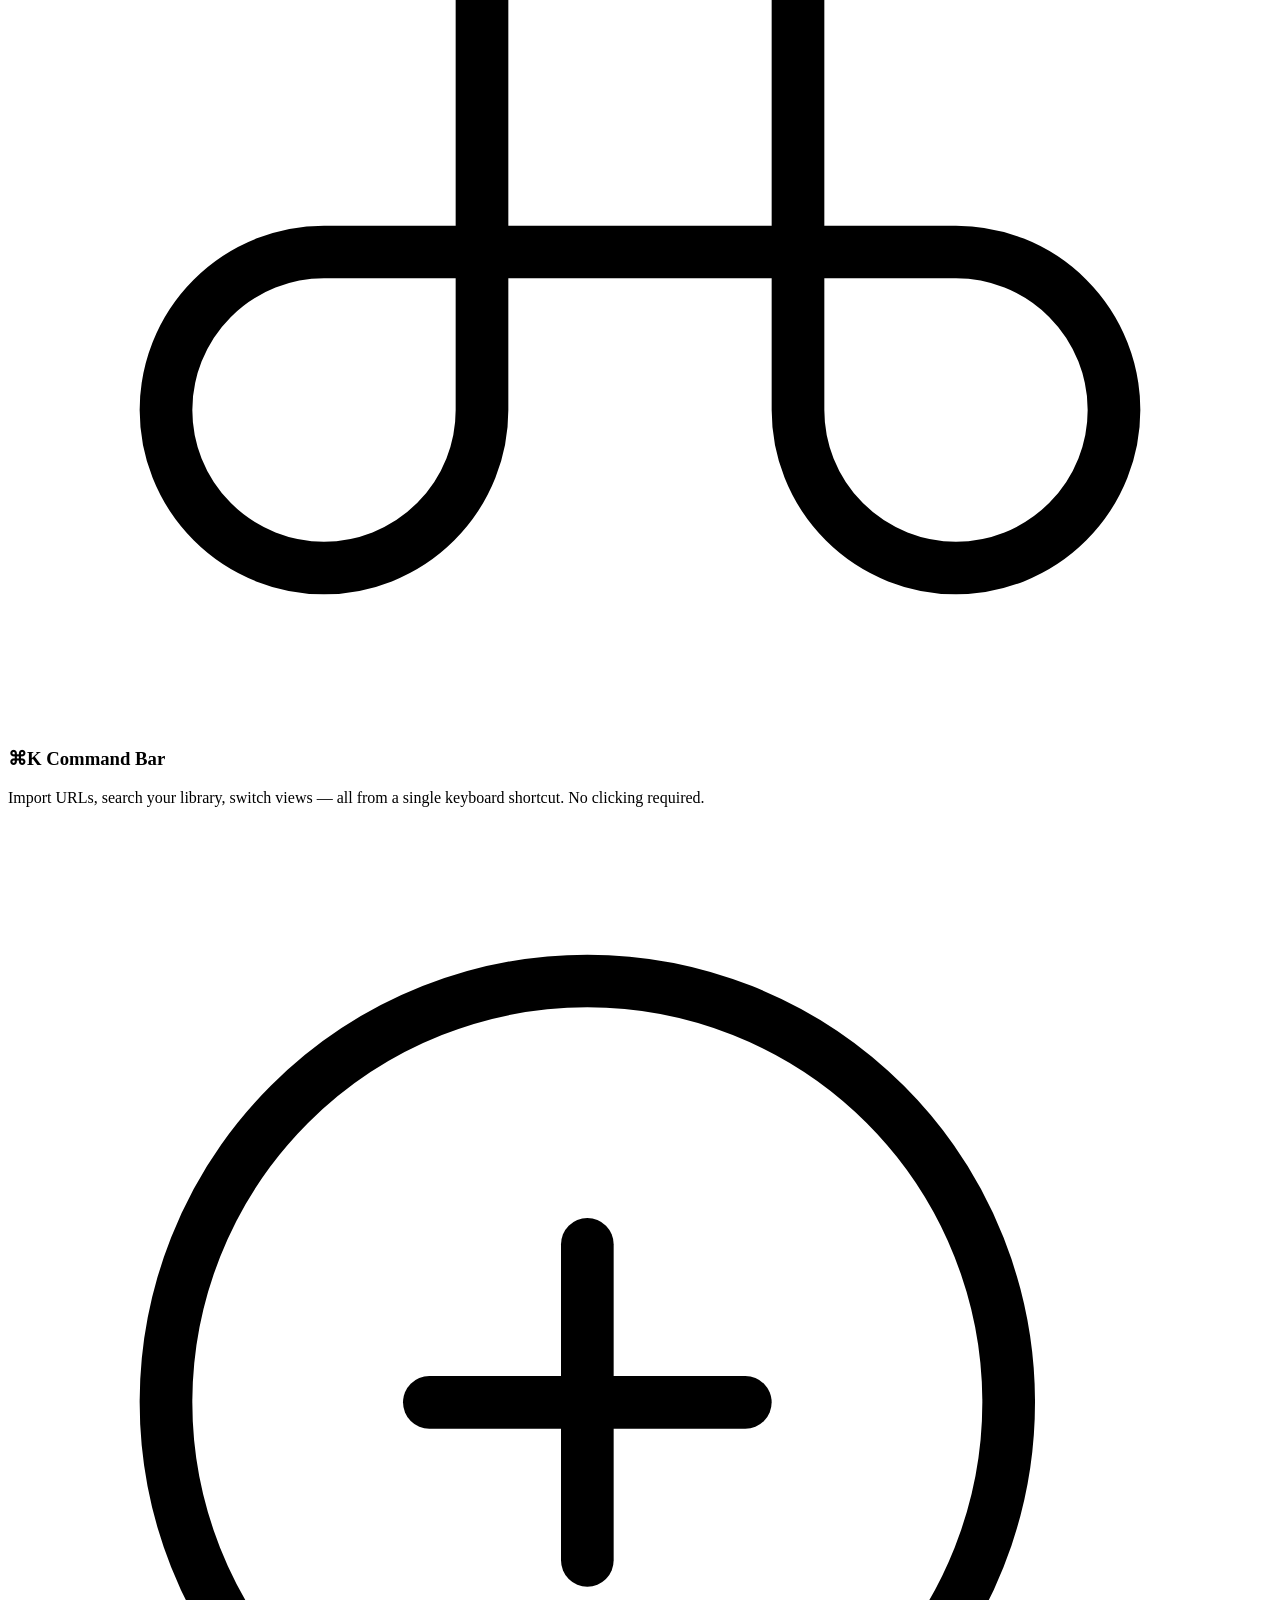
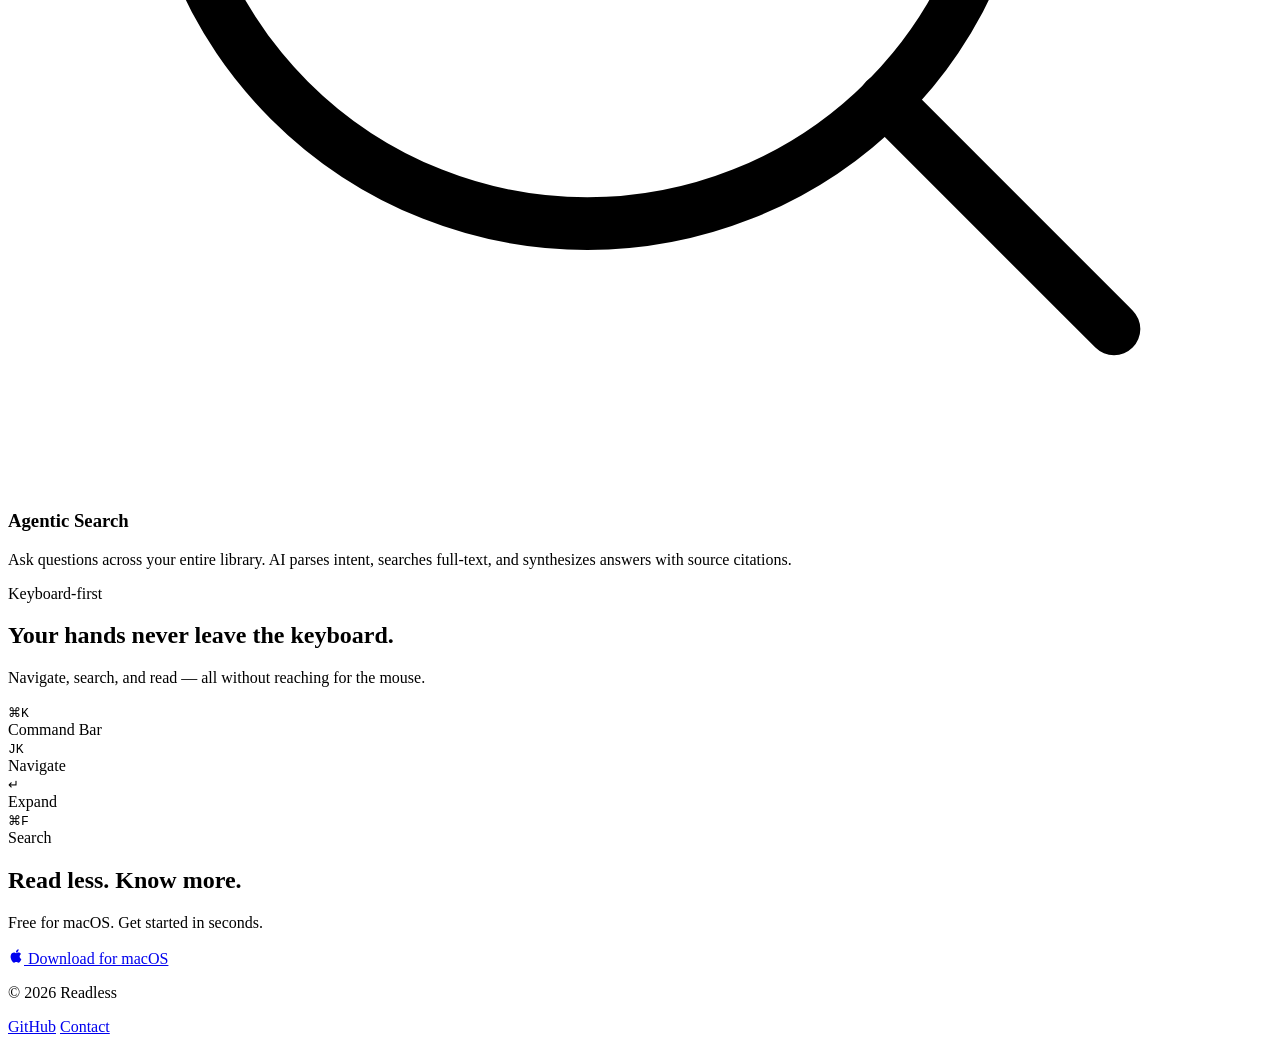
==== commit 4cf2fd1a: "fix(review): address code review findings - Remove references to non-existent og-image.png and apple" ====
--- a/landing/index.html
+++ b/landing/index.html
@@ -11,7 +11,8 @@
   <meta property="og:url" content="https://readless.cc">
   <meta property="og:title" content="Readless — AI-Powered Summaries & Podcasts">
   <meta property="og:description" content="Turn any long read into a 30-second summary. Or a podcast.">
-  <meta property="og:image" content="https://readless.cc/landing-assets/og-image.png">
+  <!-- og:image: add when a share image is available -->
+  <!-- <meta property="og:image" content="https://readless.cc/landing-assets/og-image.png"> -->
 
   <!-- Twitter Card -->
   <meta name="twitter:card" content="summary_large_image">
@@ -19,7 +20,8 @@
   <meta name="twitter:description" content="Turn any long read into a 30-second summary. Or a podcast.">
 
   <link rel="icon" href="/favicon.ico" type="image/x-icon">
-  <link rel="apple-touch-icon" href="/landing-assets/apple-touch-icon.png">
+  <!-- apple-touch-icon: add when icon asset is available -->
+  <!-- <link rel="apple-touch-icon" href="/landing-assets/apple-touch-icon.png"> -->
   <link rel="stylesheet" href="/landing-assets/style.css?v=1">
 </head>
 <body>
@@ -225,7 +227,7 @@
         <div class="fade-in">
           <p class="section-label">Keyboard-first</p>
           <h2 class="section-title">Your hands never leave the keyboard.</h2>
-          <p class="section-desc" style="margin: 0 auto;">Navigate, search, and read — all without reaching for the mouse.</p>
+          <p class="section-desc section-desc--center">Navigate, search, and read — all without reaching for the mouse.</p>
         </div>
 
         <div class="kbd-row fade-in">
@@ -267,7 +269,7 @@
       <div class="container">
         <div class="fade-in">
           <h2 class="section-title">Read less. Know more.</h2>
-          <p class="section-desc" style="margin: 0 auto var(--space-xl);">
+          <p class="section-desc section-desc--center section-desc--spaced">
             Free for macOS. Get started in seconds.
           </p>
           <a href="#download" class="footer-cta-btn">
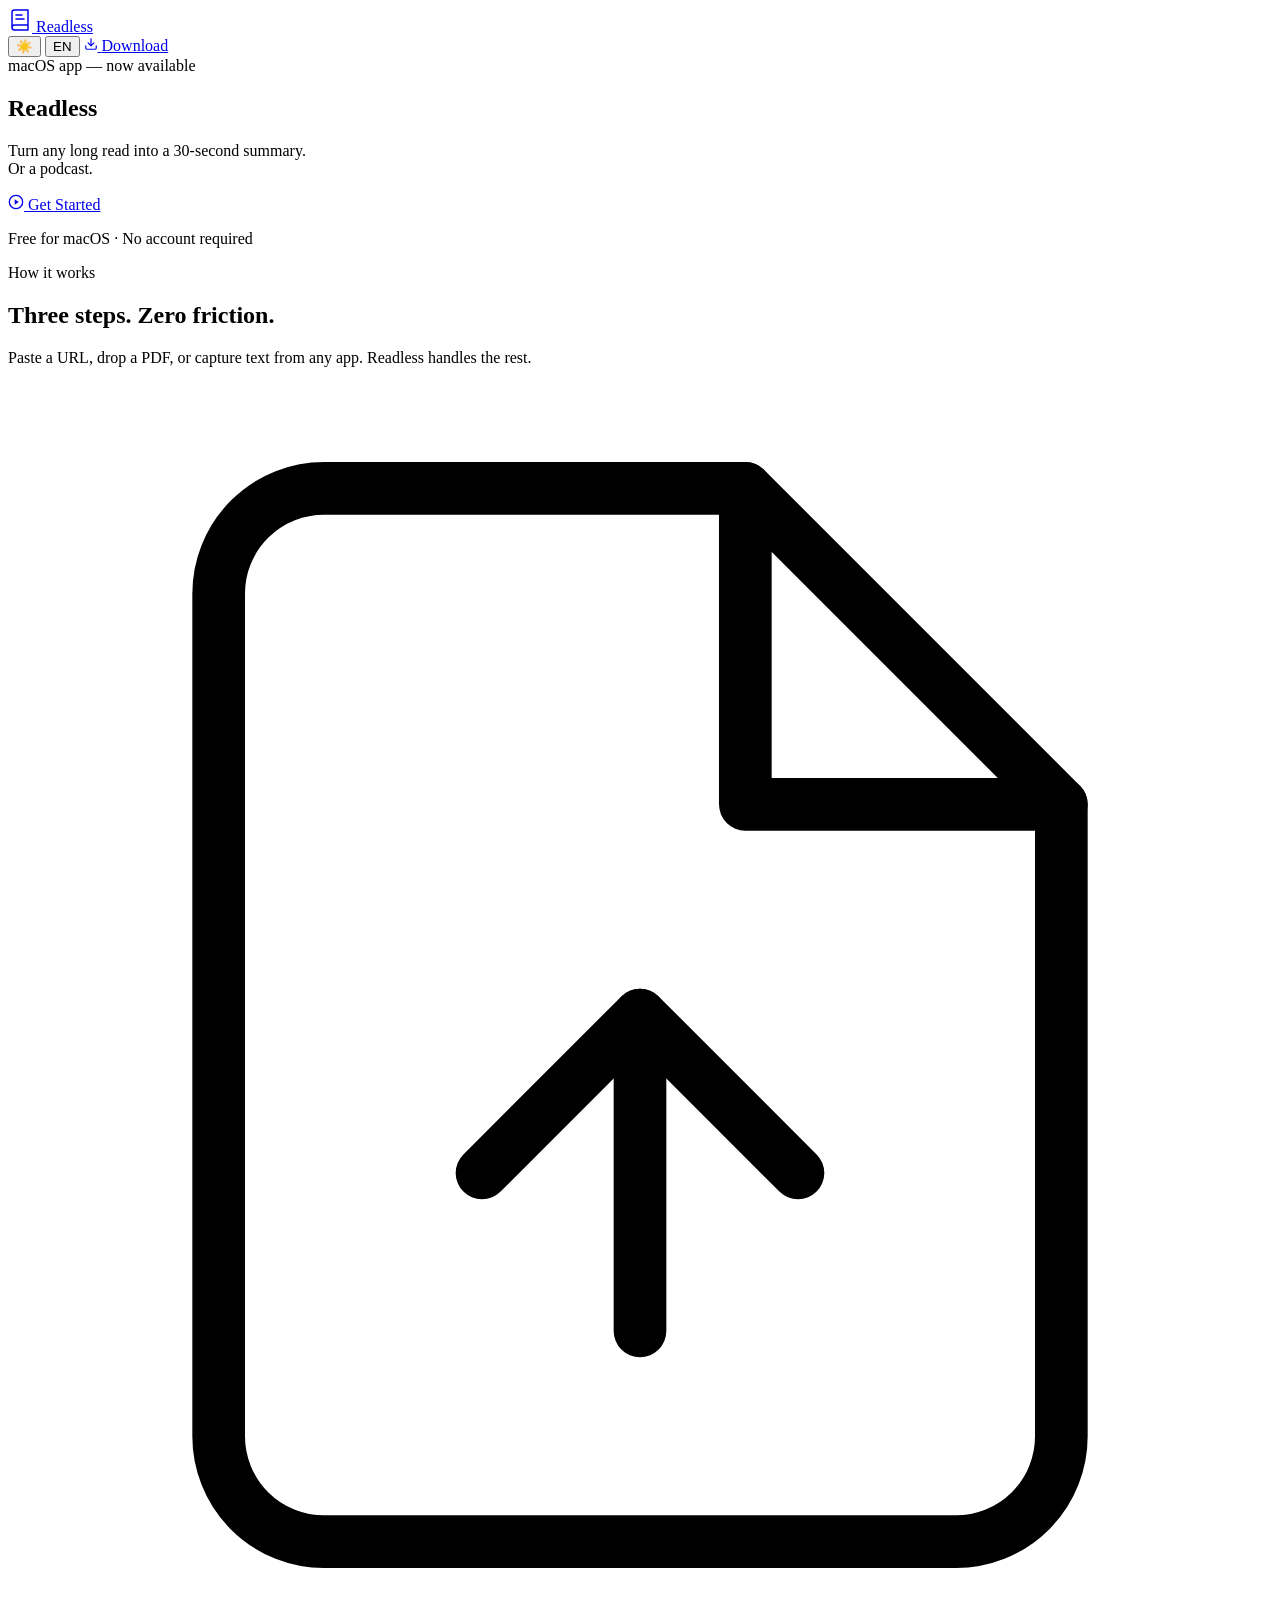
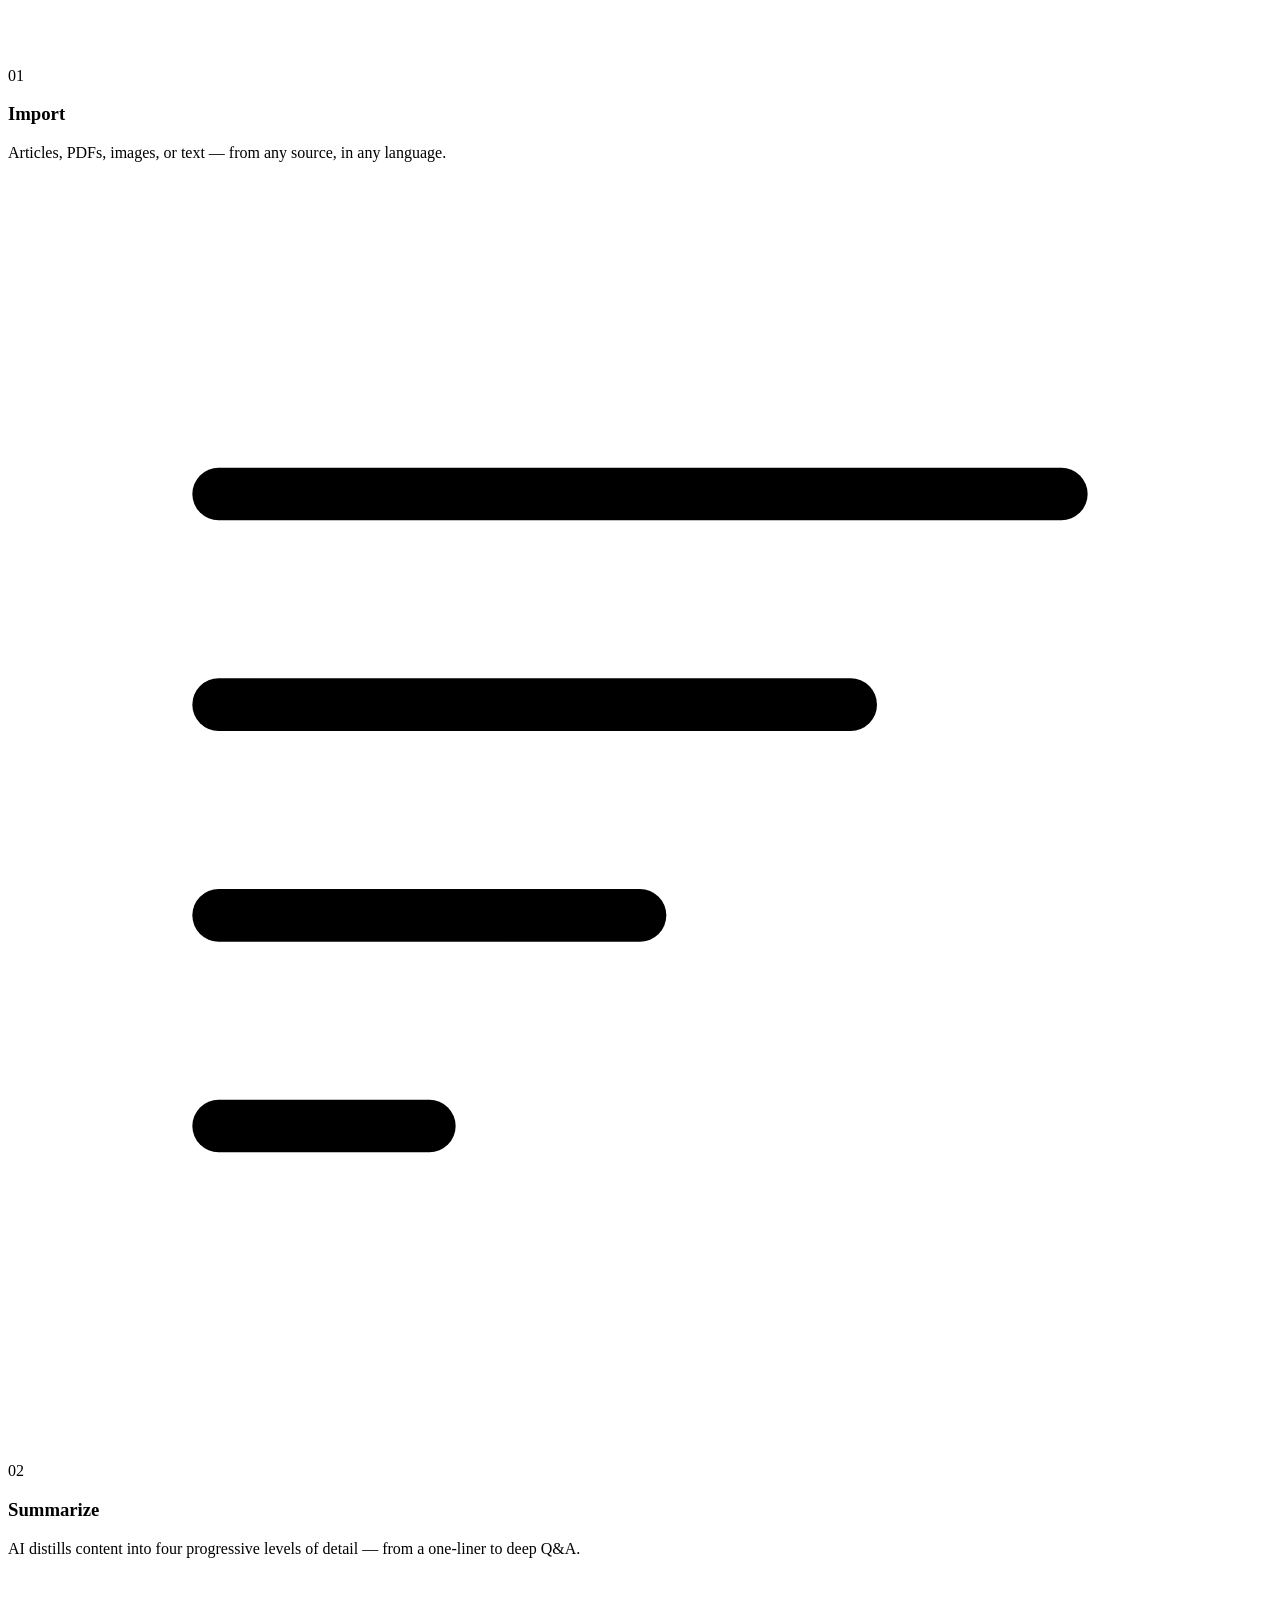
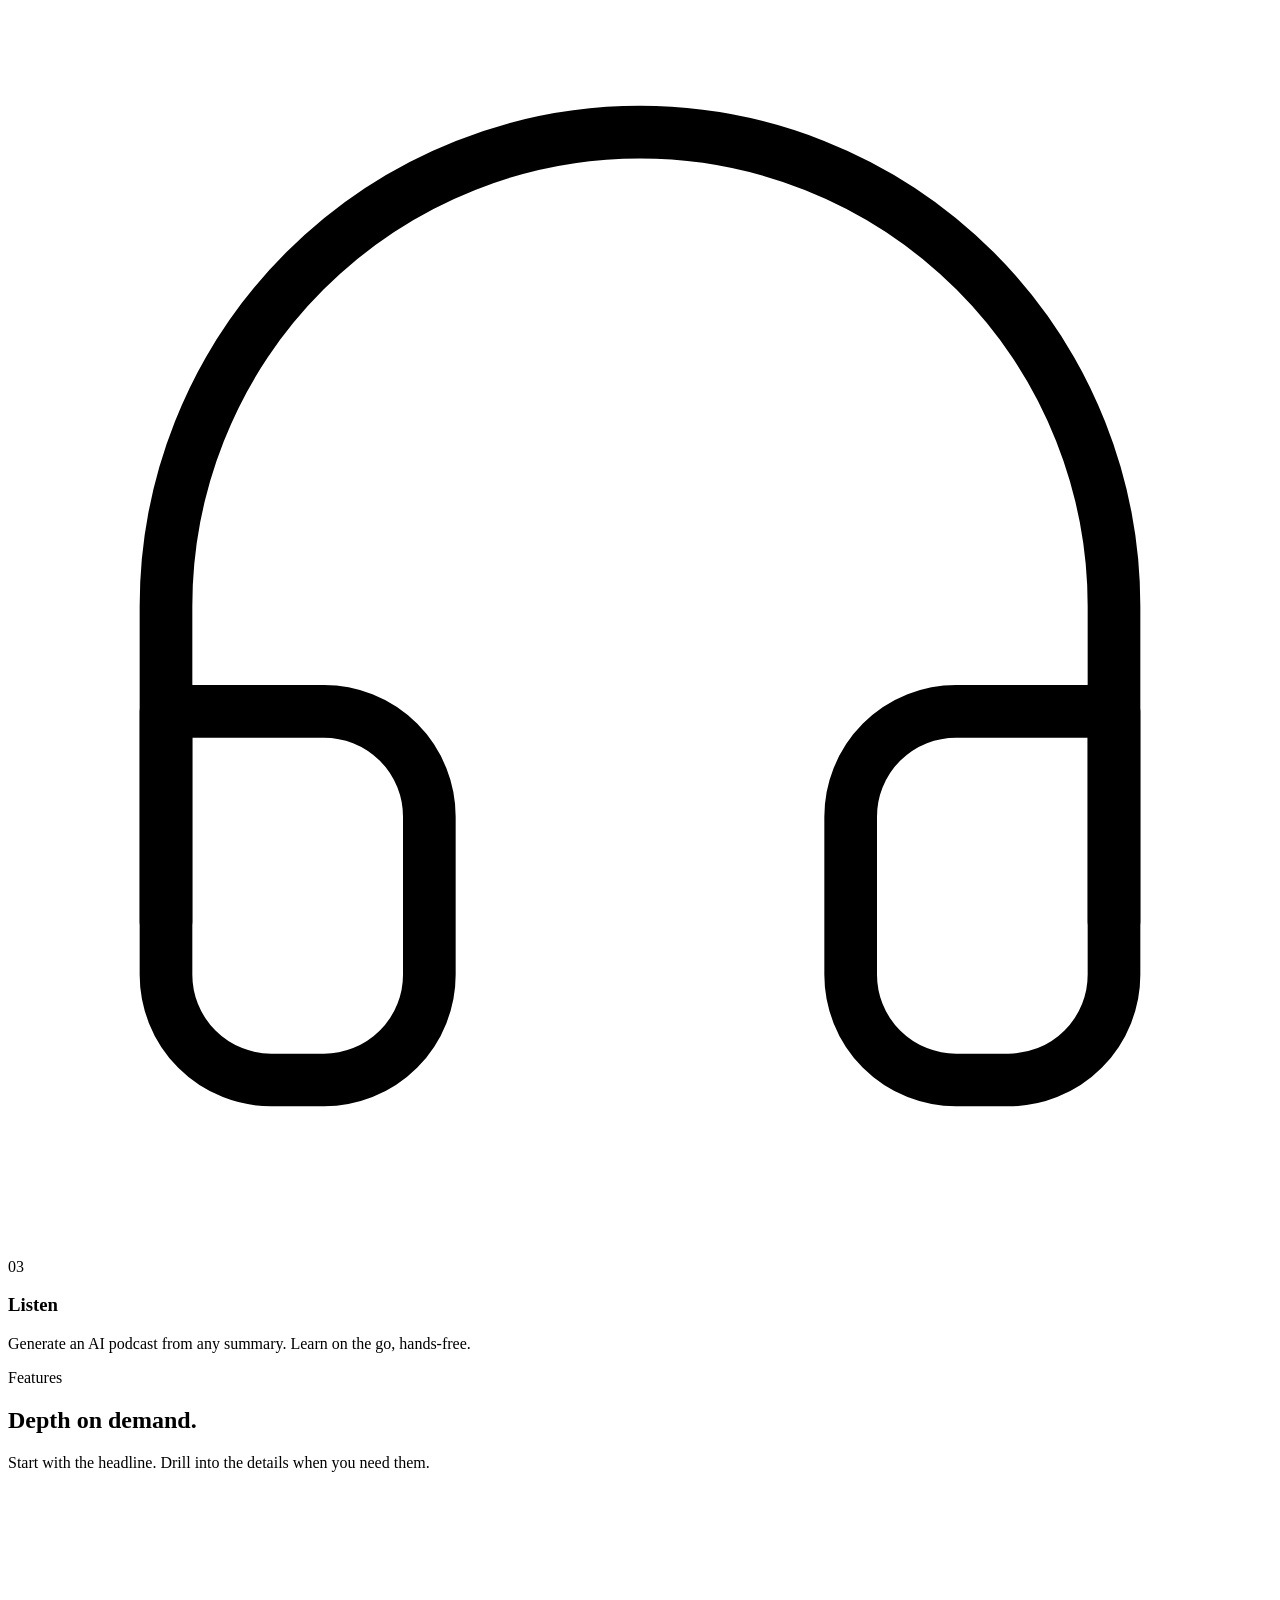
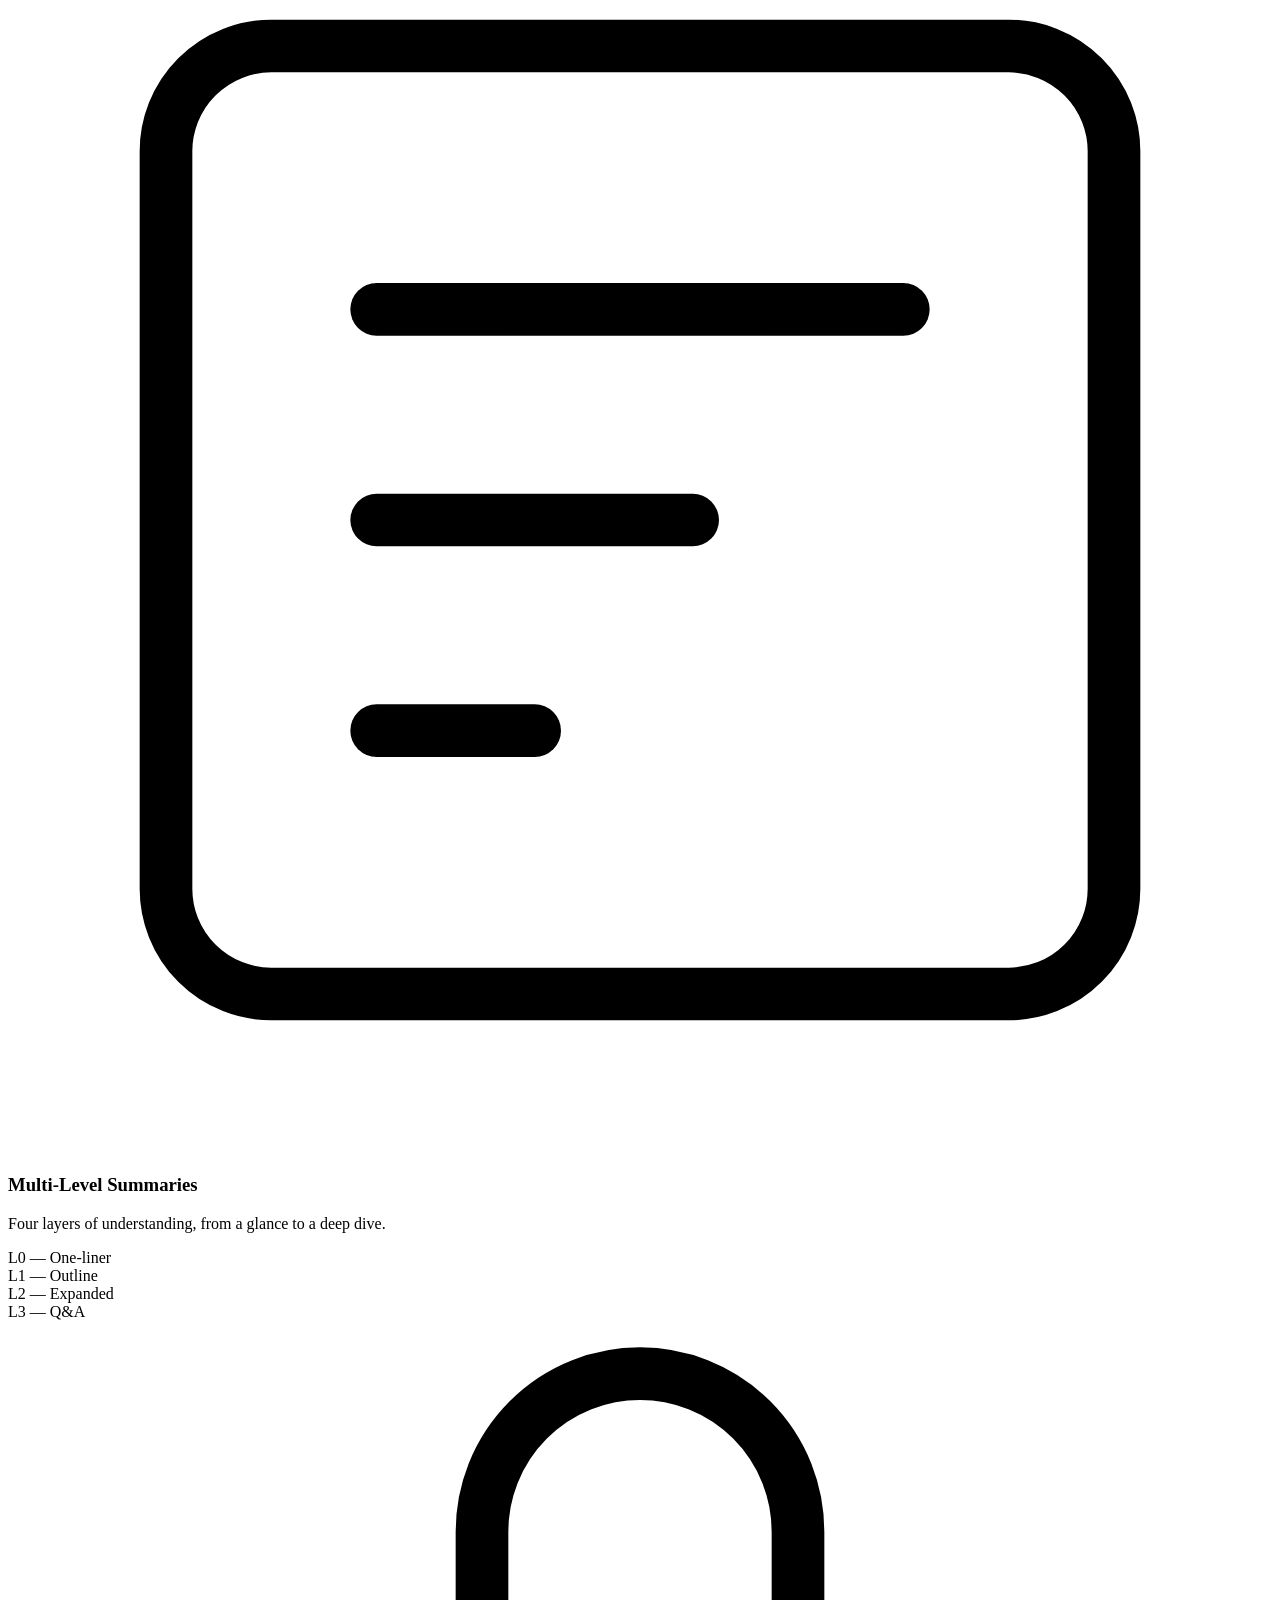
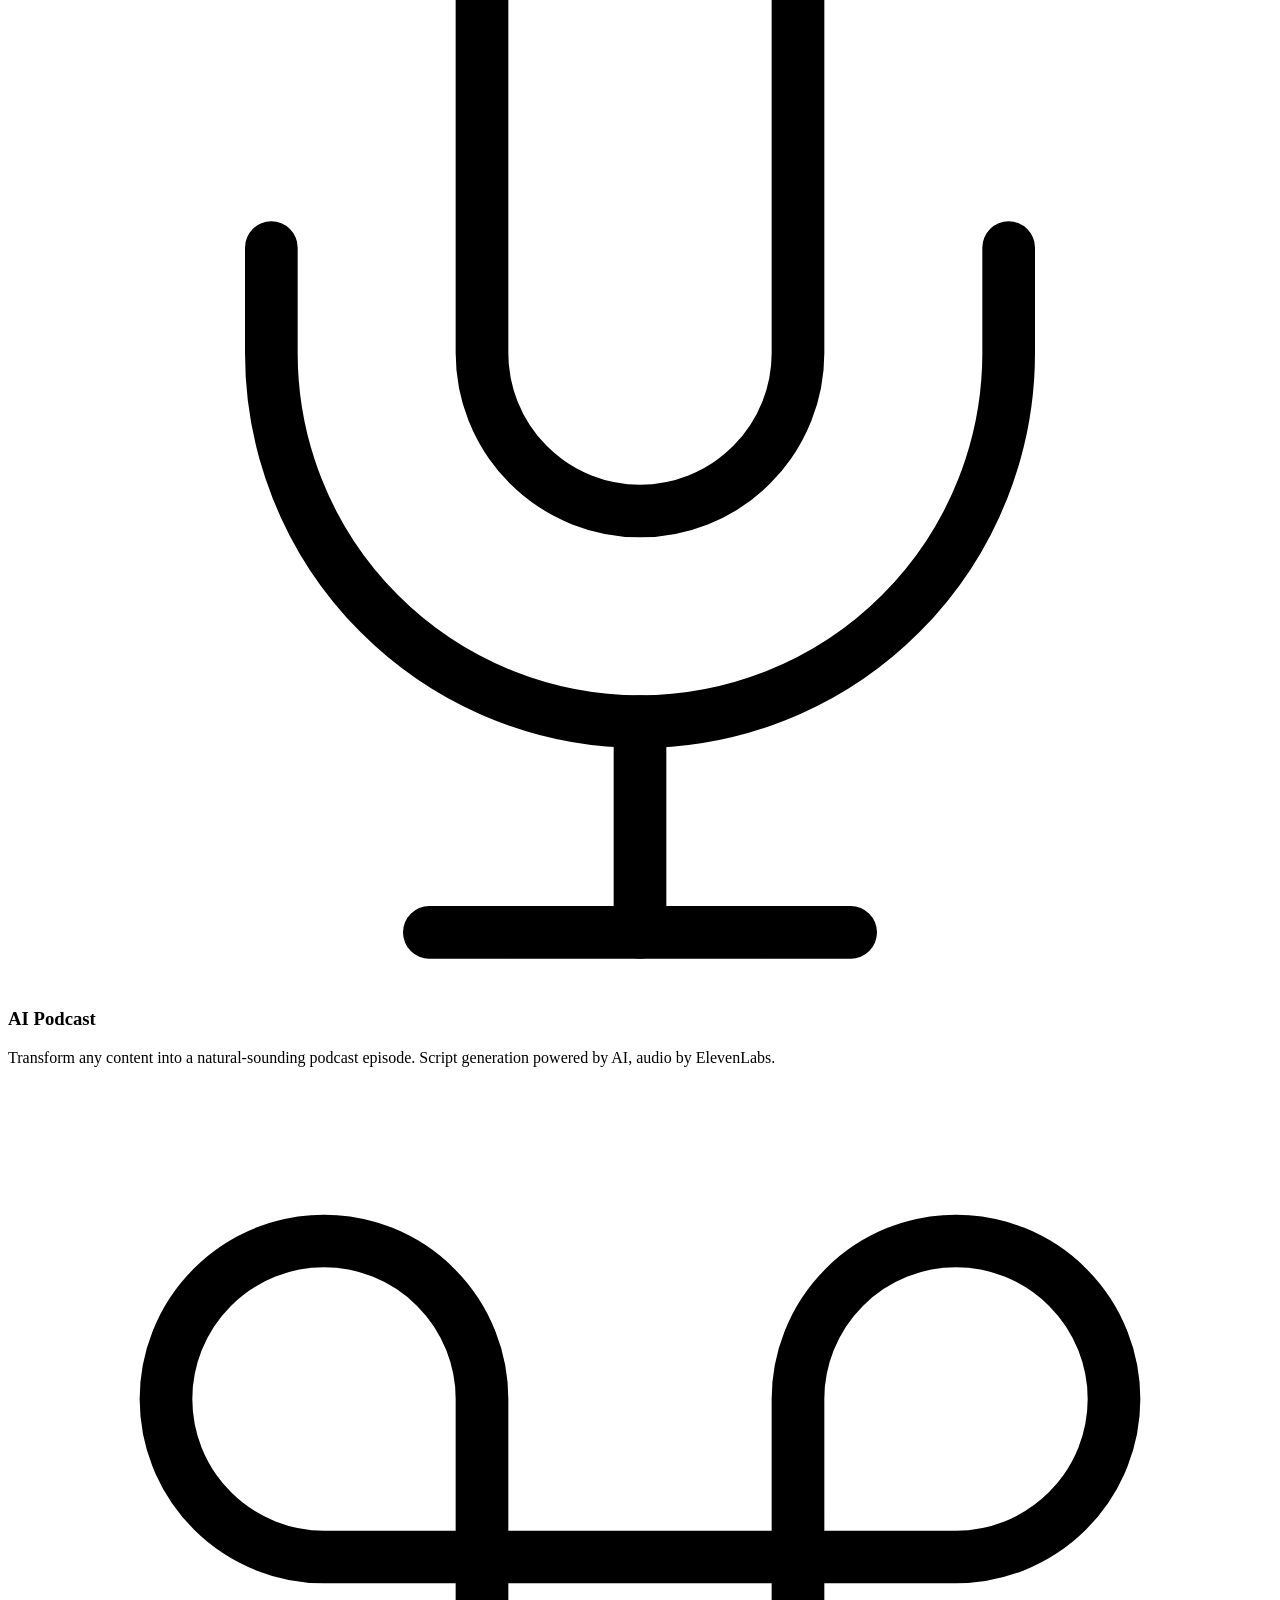
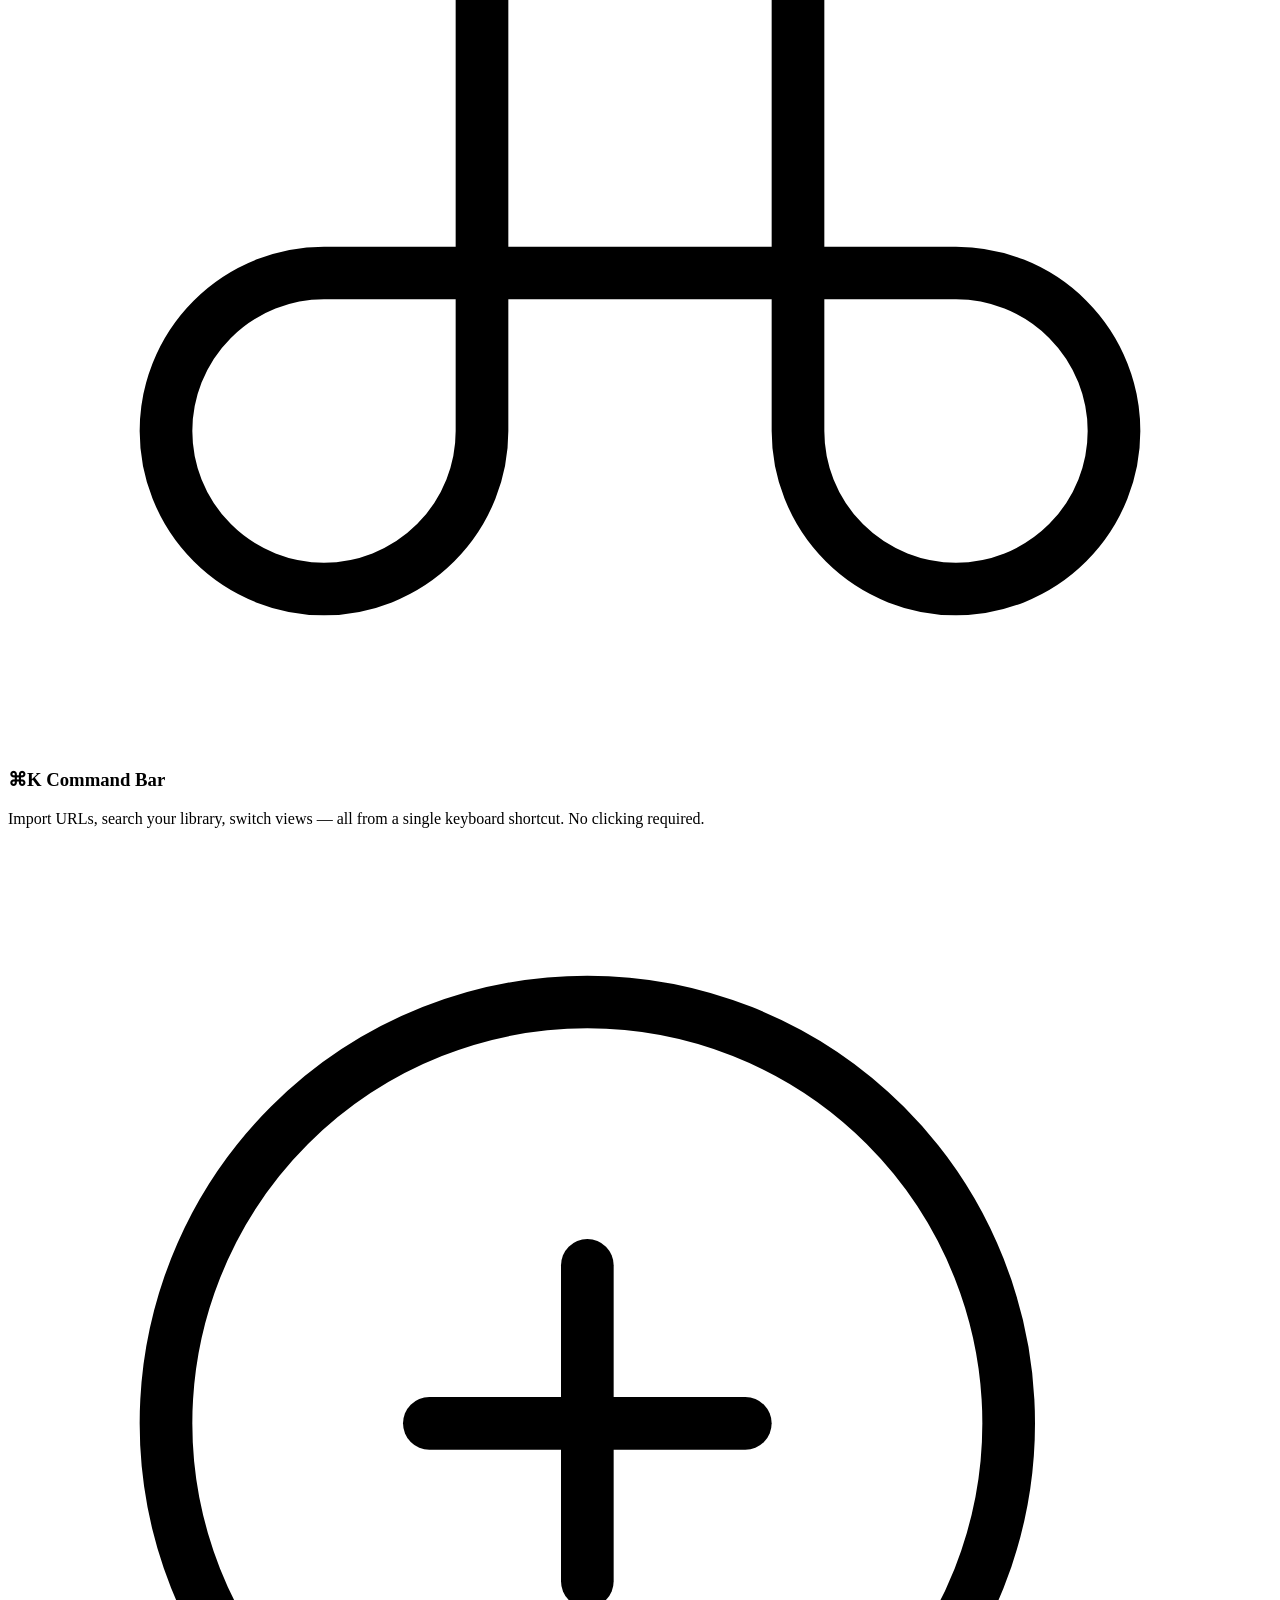
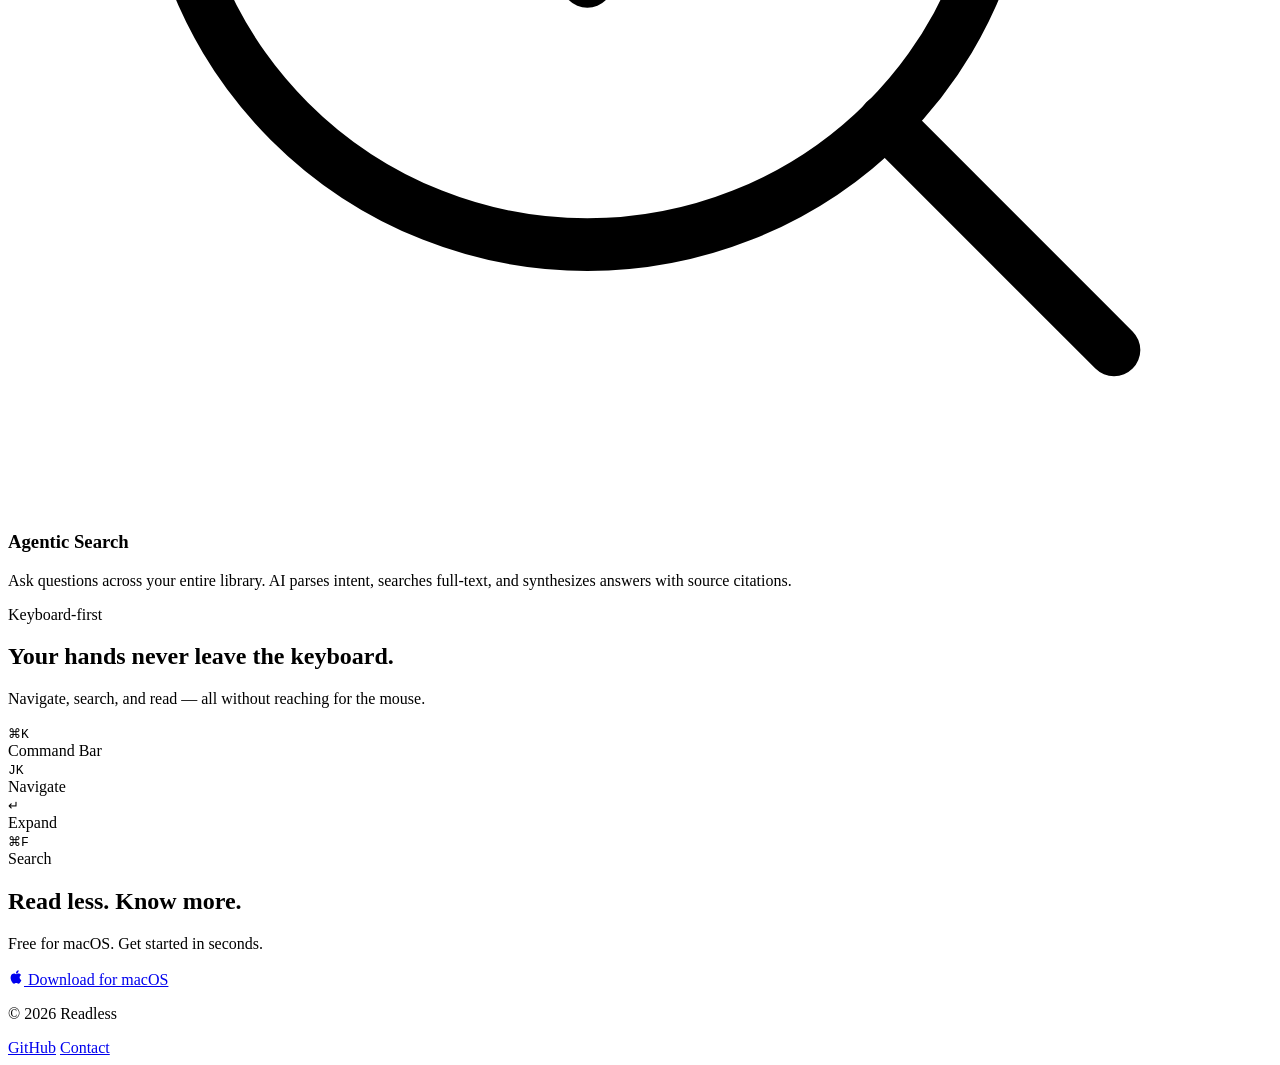
==== commit ccf4f1f1: "feat(landing): add switch controls in nav, data-i18n attributes, FOUC prevention script - Add inline" ====
--- a/landing/index.html
+++ b/landing/index.html
@@ -22,7 +22,19 @@
   <link rel="icon" href="/favicon.ico" type="image/x-icon">
   <!-- apple-touch-icon: add when icon asset is available -->
   <!-- <link rel="apple-touch-icon" href="/landing-assets/apple-touch-icon.png"> -->
-  <link rel="stylesheet" href="/landing-assets/style.css?v=1">
+  <link rel="stylesheet" href="/landing-assets/style.css?v=2">
+  <meta name="theme-color" content="#000000">
+  <!-- FOUC prevention: sync theme & lang before first paint -->
+  <script>
+    (function(){
+      var d=document.documentElement,s=localStorage.getItem('theme'),l=localStorage.getItem('lang');
+      d.dataset.theme=s||(matchMedia('(prefers-color-scheme:light)').matches?'light':'dark');
+      var lang=l||(navigator.language.startsWith('zh')?'zh':'en');
+      d.lang=lang;d.dataset.lang=lang;
+      document.querySelector('meta[name="theme-color"]')
+        ?.setAttribute('content',d.dataset.theme==='light'?'#ffffff':'#000000');
+    })();
+  </script>
 </head>
 <body>
 
@@ -40,14 +52,26 @@
         </svg>
         Readless
       </a>
-      <a href="#download" class="nav-cta">
-        <svg width="14" height="14" viewBox="0 0 24 24" fill="none" stroke="currentColor" stroke-width="2" stroke-linecap="round" stroke-linejoin="round">
-          <path d="M21 15v4a2 2 0 0 1-2 2H5a2 2 0 0 1-2-2v-4"/>
-          <polyline points="7 10 12 15 17 10"/>
-          <line x1="12" y1="15" x2="12" y2="3"/>
-        </svg>
-        Download
-      </a>
+      <div class="nav-controls">
+        <!-- Theme toggle -->
+        <button class="toggle-switch" id="theme-toggle" type="button" role="switch" aria-label="Toggle dark/light theme">
+          <span class="toggle-switch__label" id="theme-label">☀️</span>
+          <span class="toggle-switch__track"><span class="toggle-switch__thumb"></span></span>
+        </button>
+        <!-- Language toggle -->
+        <button class="toggle-switch" id="lang-toggle" type="button" role="switch" aria-label="Toggle English/Chinese">
+          <span class="toggle-switch__label" id="lang-label">EN</span>
+          <span class="toggle-switch__track"><span class="toggle-switch__thumb"></span></span>
+        </button>
+        <a href="/downloads/Readless-1.0.dmg" class="nav-cta">
+          <svg width="14" height="14" viewBox="0 0 24 24" fill="none" stroke="currentColor" stroke-width="2" stroke-linecap="round" stroke-linejoin="round">
+            <path d="M21 15v4a2 2 0 0 1-2 2H5a2 2 0 0 1-2-2v-4"/>
+            <polyline points="7 10 12 15 17 10"/>
+            <line x1="12" y1="15" x2="12" y2="3"/>
+          </svg>
+          <span data-i18n="nav.download">Download</span>
+        </a>
+      </div>
     </div>
   </nav>
 
@@ -56,22 +80,22 @@
          Hero
          ════════════════════════════════════════════════════════════ -->
     <section class="hero" id="hero">
-      <div class="hero-badge fade-in">
+      <div class="hero-badge fade-in" data-i18n-html="hero.badge">
         <span class="hero-badge-dot"></span>
         macOS app — now available
       </div>
       <h1 class="fade-in">Readless</h1>
-      <p class="hero-tagline fade-in">
+      <p class="hero-tagline fade-in" data-i18n-html="hero.tagline">
         Turn any long read into a 30&#8209;second summary.<br>Or a podcast.
       </p>
-      <a href="#download" class="hero-cta fade-in">
+      <a href="/downloads/Readless-1.0.dmg" class="hero-cta fade-in">
         <svg width="16" height="16" viewBox="0 0 24 24" fill="none" stroke="currentColor" stroke-width="2" stroke-linecap="round" stroke-linejoin="round">
           <path d="M12 2a10 10 0 1 0 10 10A10 10 0 0 0 12 2z"/>
           <polygon points="10 8 16 12 10 16 10 8" fill="currentColor" stroke="none"/>
         </svg>
-        Get Started
+        <span data-i18n="hero.cta">Get Started</span>
       </a>
-      <p class="hero-sub fade-in">Free for macOS · No account required</p>
+      <p class="hero-sub fade-in" data-i18n="hero.sub">Free for macOS · No account required</p>
     </section>
 
     <!-- ════════════════════════════════════════════════════════════
@@ -80,9 +104,9 @@
     <section class="section" id="how-it-works">
       <div class="container">
         <div class="fade-in">
-          <p class="section-label">How it works</p>
-          <h2 class="section-title">Three steps. Zero friction.</h2>
-          <p class="section-desc">Paste a URL, drop a PDF, or capture text from any app. Readless handles the rest.</p>
+          <p class="section-label" data-i18n="steps.label">How it works</p>
+          <h2 class="section-title" data-i18n="steps.title">Three steps. Zero friction.</h2>
+          <p class="section-desc" data-i18n="steps.desc">Paste a URL, drop a PDF, or capture text from any app. Readless handles the rest.</p>
         </div>
 
         <div class="steps" data-stagger>
@@ -97,8 +121,8 @@
               </svg>
             </div>
             <p class="step-number">01</p>
-            <h3>Import</h3>
-            <p>Articles, PDFs, images, or text — from any source, in any language.</p>
+            <h3 data-i18n="steps.import.title">Import</h3>
+            <p data-i18n="steps.import.desc">Articles, PDFs, images, or text — from any source, in any language.</p>
           </div>
 
           <div class="step fade-in">
@@ -112,8 +136,8 @@
               </svg>
             </div>
             <p class="step-number">02</p>
-            <h3>Summarize</h3>
-            <p>AI distills content into four progressive levels of detail — from a one-liner to deep Q&A.</p>
+            <h3 data-i18n="steps.summarize.title">Summarize</h3>
+            <p data-i18n="steps.summarize.desc">AI distills content into four progressive levels of detail — from a one-liner to deep Q&A.</p>
           </div>
 
           <div class="step fade-in">
@@ -126,8 +150,8 @@
               </svg>
             </div>
             <p class="step-number">03</p>
-            <h3>Listen</h3>
-            <p>Generate an AI podcast from any summary. Learn on the go, hands-free.</p>
+            <h3 data-i18n="steps.listen.title">Listen</h3>
+            <p data-i18n="steps.listen.desc">Generate an AI podcast from any summary. Learn on the go, hands-free.</p>
           </div>
         </div>
       </div>
@@ -139,9 +163,9 @@
     <section class="section" id="features">
       <div class="container">
         <div class="fade-in">
-          <p class="section-label">Features</p>
-          <h2 class="section-title">Depth on demand.</h2>
-          <p class="section-desc">Start with the headline. Drill into the details when you need them.</p>
+          <p class="section-label" data-i18n="features.label">Features</p>
+          <h2 class="section-title" data-i18n="features.title">Depth on demand.</h2>
+          <p class="section-desc" data-i18n="features.desc">Start with the headline. Drill into the details when you need them.</p>
         </div>
 
         <div class="features-grid" data-stagger>
@@ -155,24 +179,24 @@
                 <line x1="7" y1="16" x2="10" y2="16"/>
               </svg>
             </div>
-            <h3>Multi-Level Summaries</h3>
-            <p>Four layers of understanding, from a glance to a deep dive.</p>
+            <h3 data-i18n="features.summaries.title">Multi-Level Summaries</h3>
+            <p data-i18n="features.summaries.desc">Four layers of understanding, from a glance to a deep dive.</p>
             <div class="levels">
               <div class="level">
                 <div class="level-bar"></div>
-                <span class="level-label">L0 — One-liner</span>
+                <span class="level-label" data-i18n="features.summaries.l0">L0 — One-liner</span>
               </div>
               <div class="level">
                 <div class="level-bar"></div>
-                <span class="level-label">L1 — Outline</span>
+                <span class="level-label" data-i18n="features.summaries.l1">L1 — Outline</span>
               </div>
               <div class="level">
                 <div class="level-bar"></div>
-                <span class="level-label">L2 — Expanded</span>
+                <span class="level-label" data-i18n="features.summaries.l2">L2 — Expanded</span>
               </div>
               <div class="level">
                 <div class="level-bar"></div>
-                <span class="level-label">L3 — Q&A</span>
+                <span class="level-label" data-i18n="features.summaries.l3">L3 — Q&A</span>
               </div>
             </div>
           </div>
@@ -187,8 +211,8 @@
                 <line x1="8" y1="23" x2="16" y2="23"/>
               </svg>
             </div>
-            <h3>AI Podcast</h3>
-            <p>Transform any content into a natural-sounding podcast episode. Script generation powered by AI, audio by ElevenLabs.</p>
+            <h3 data-i18n="features.podcast.title">AI Podcast</h3>
+            <p data-i18n="features.podcast.desc">Transform any content into a natural-sounding podcast episode. Script generation powered by AI, audio by ElevenLabs.</p>
           </div>
 
           <!-- Feature 3: Command Bar -->
@@ -198,8 +222,8 @@
                 <path d="M18 3a3 3 0 0 0-3 3v12a3 3 0 0 0 3 3 3 3 0 0 0 3-3 3 3 0 0 0-3-3H6a3 3 0 0 0-3 3 3 3 0 0 0 3 3 3 3 0 0 0 3-3V6a3 3 0 0 0-3-3 3 3 0 0 0-3 3 3 3 0 0 0 3 3h12a3 3 0 0 0 3-3 3 3 0 0 0-3-3z"/>
               </svg>
             </div>
-            <h3>⌘K Command Bar</h3>
-            <p>Import URLs, search your library, switch views — all from a single keyboard shortcut. No clicking required.</p>
+            <h3 data-i18n="features.commandbar.title">⌘K Command Bar</h3>
+            <p data-i18n="features.commandbar.desc">Import URLs, search your library, switch views — all from a single keyboard shortcut. No clicking required.</p>
           </div>
 
           <!-- Feature 4: Smart Search -->
@@ -212,8 +236,8 @@
                 <line x1="11" y1="8" x2="11" y2="14"/>
               </svg>
             </div>
-            <h3>Agentic Search</h3>
-            <p>Ask questions across your entire library. AI parses intent, searches full-text, and synthesizes answers with source citations.</p>
+            <h3 data-i18n="features.search.title">Agentic Search</h3>
+            <p data-i18n="features.search.desc">Ask questions across your entire library. AI parses intent, searches full-text, and synthesizes answers with source citations.</p>
           </div>
         </div>
       </div>
@@ -225,9 +249,9 @@
     <section class="section keyboard-section" id="keyboard">
       <div class="container">
         <div class="fade-in">
-          <p class="section-label">Keyboard-first</p>
-          <h2 class="section-title">Your hands never leave the keyboard.</h2>
-          <p class="section-desc section-desc--center">Navigate, search, and read — all without reaching for the mouse.</p>
+          <p class="section-label" data-i18n="keyboard.label">Keyboard-first</p>
+          <h2 class="section-title" data-i18n="keyboard.title">Your hands never leave the keyboard.</h2>
+          <p class="section-desc section-desc--center" data-i18n="keyboard.desc">Navigate, search, and read — all without reaching for the mouse.</p>
         </div>
 
         <div class="kbd-row fade-in">
@@ -235,28 +259,28 @@
             <div class="kbd-keys kbd-animate">
               <kbd>⌘</kbd><kbd>K</kbd>
             </div>
-            <span class="kbd-label">Command Bar</span>
+            <span class="kbd-label" data-i18n="keyboard.cmd">Command Bar</span>
           </div>
 
           <div class="kbd-group">
             <div class="kbd-keys kbd-animate">
               <kbd>J</kbd><kbd>K</kbd>
             </div>
-            <span class="kbd-label">Navigate</span>
+            <span class="kbd-label" data-i18n="keyboard.nav">Navigate</span>
           </div>
 
           <div class="kbd-group">
             <div class="kbd-keys kbd-animate">
               <kbd>↵</kbd>
             </div>
-            <span class="kbd-label">Expand</span>
+            <span class="kbd-label" data-i18n="keyboard.expand">Expand</span>
           </div>
 
           <div class="kbd-group">
             <div class="kbd-keys kbd-animate">
               <kbd>⌘</kbd><kbd>F</kbd>
             </div>
-            <span class="kbd-label">Search</span>
+            <span class="kbd-label" data-i18n="keyboard.search">Search</span>
           </div>
         </div>
       </div>
@@ -268,16 +292,16 @@
     <section class="footer-cta" id="download">
       <div class="container">
         <div class="fade-in">
-          <h2 class="section-title">Read less. Know more.</h2>
-          <p class="section-desc section-desc--center section-desc--spaced">
+          <h2 class="section-title" data-i18n="cta.title">Read less. Know more.</h2>
+          <p class="section-desc section-desc--center section-desc--spaced" data-i18n="cta.desc">
             Free for macOS. Get started in seconds.
           </p>
-          <a href="#download" class="footer-cta-btn">
+          <a href="/downloads/Readless-1.0.dmg" class="footer-cta-btn">
             <!-- Apple logo approximation -->
             <svg width="16" height="16" viewBox="0 0 24 24" fill="currentColor">
               <path d="M18.71 19.5c-.83 1.24-1.71 2.45-3.05 2.47-1.34.03-1.77-.79-3.29-.79-1.53 0-2 .77-3.27.82-1.31.05-2.3-1.32-3.14-2.53C4.25 17 2.94 12.45 4.7 9.39c.87-1.52 2.43-2.48 4.12-2.51 1.28-.02 2.5.87 3.29.87.78 0 2.26-1.07 3.8-.91.65.03 2.47.26 3.64 1.98-.09.06-2.17 1.28-2.15 3.81.03 3.02 2.65 4.03 2.68 4.04-.03.07-.42 1.44-1.38 2.83M13 3.5c.73-.83 1.94-1.46 2.94-1.5.13 1.17-.34 2.35-1.04 3.19-.69.85-1.83 1.51-2.95 1.42-.15-1.15.41-2.35 1.05-3.11z"/>
             </svg>
-            Download for macOS
+            <span data-i18n="cta.btn">Download for macOS</span>
           </a>
         </div>
       </div>
@@ -293,7 +317,7 @@
         <p class="footer-left">© 2026 Readless</p>
         <div class="footer-links">
           <a href="https://github.com/Octo-o-o-o/readless" target="_blank" rel="noopener">GitHub</a>
-          <a href="mailto:hello@readless.cc">Contact</a>
+          <a href="mailto:hello@readless.cc" data-i18n="footer.contact">Contact</a>
         </div>
       </div>
     </div>
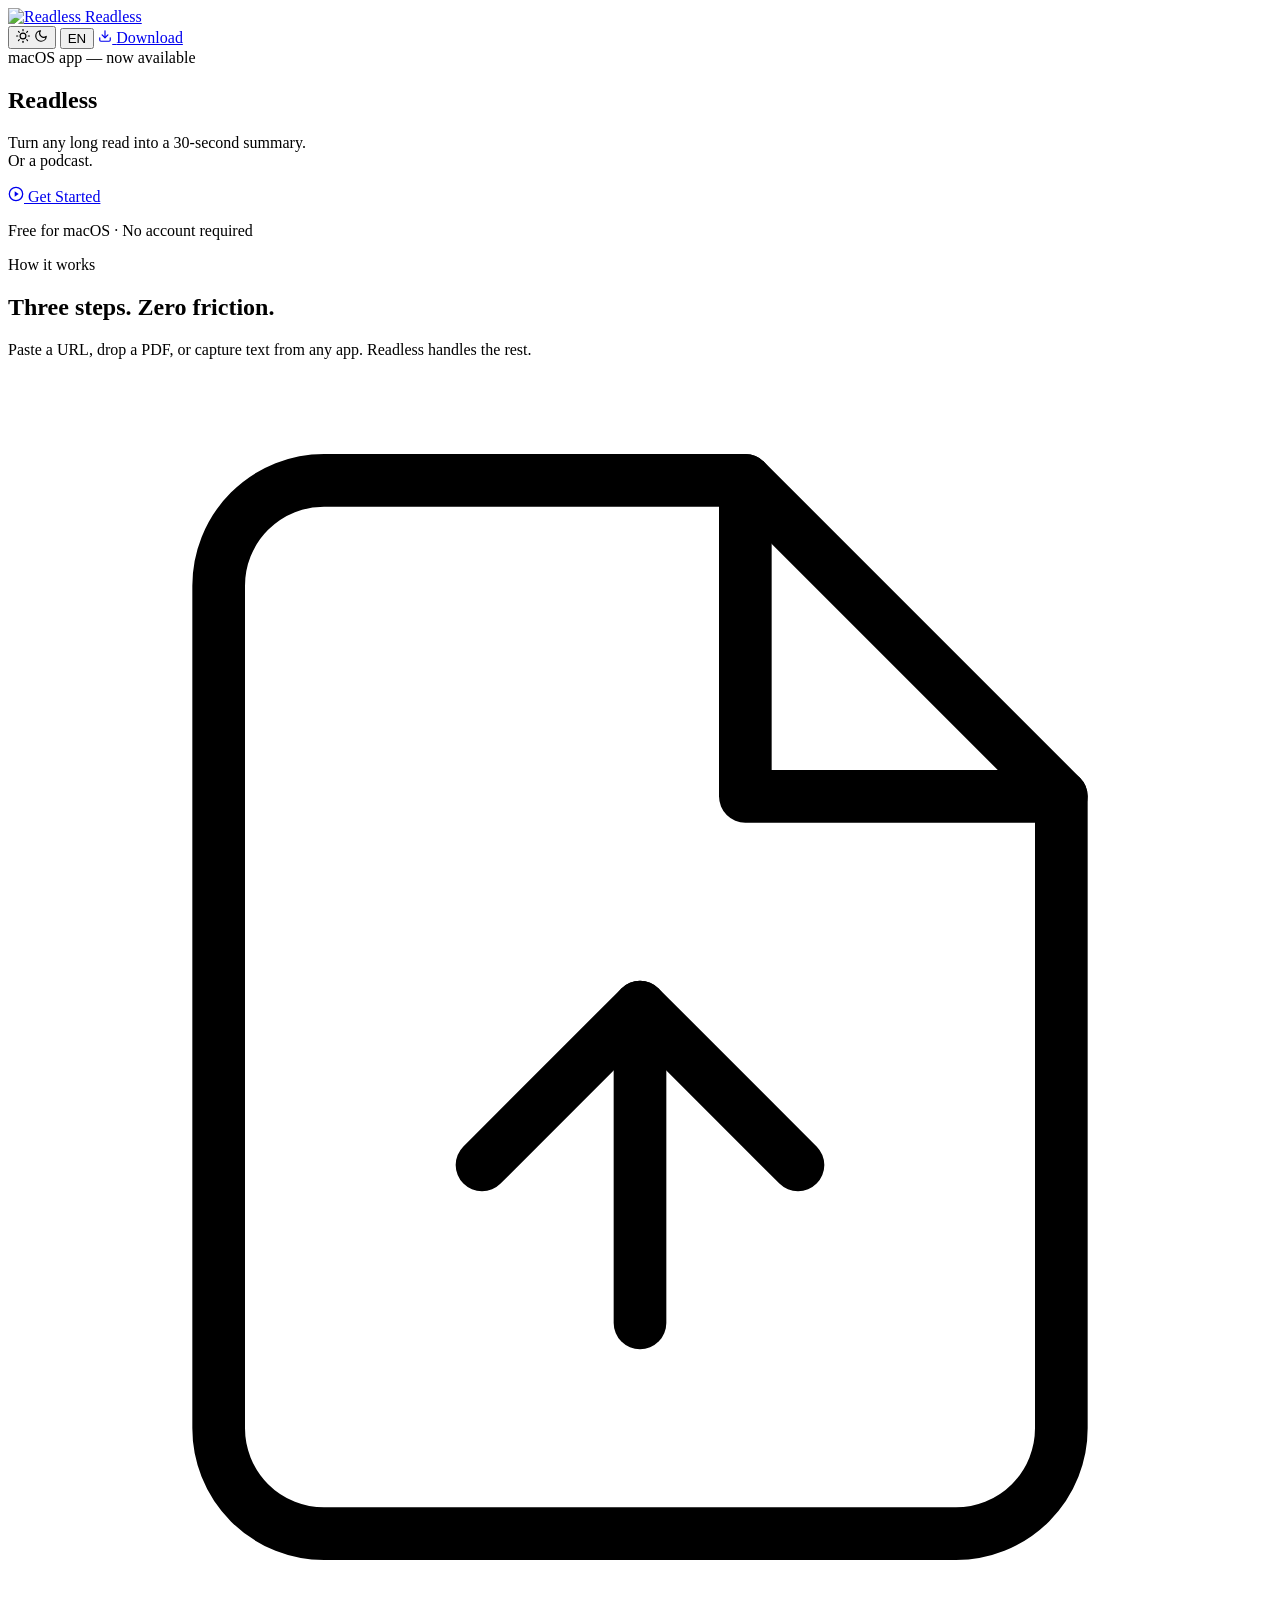
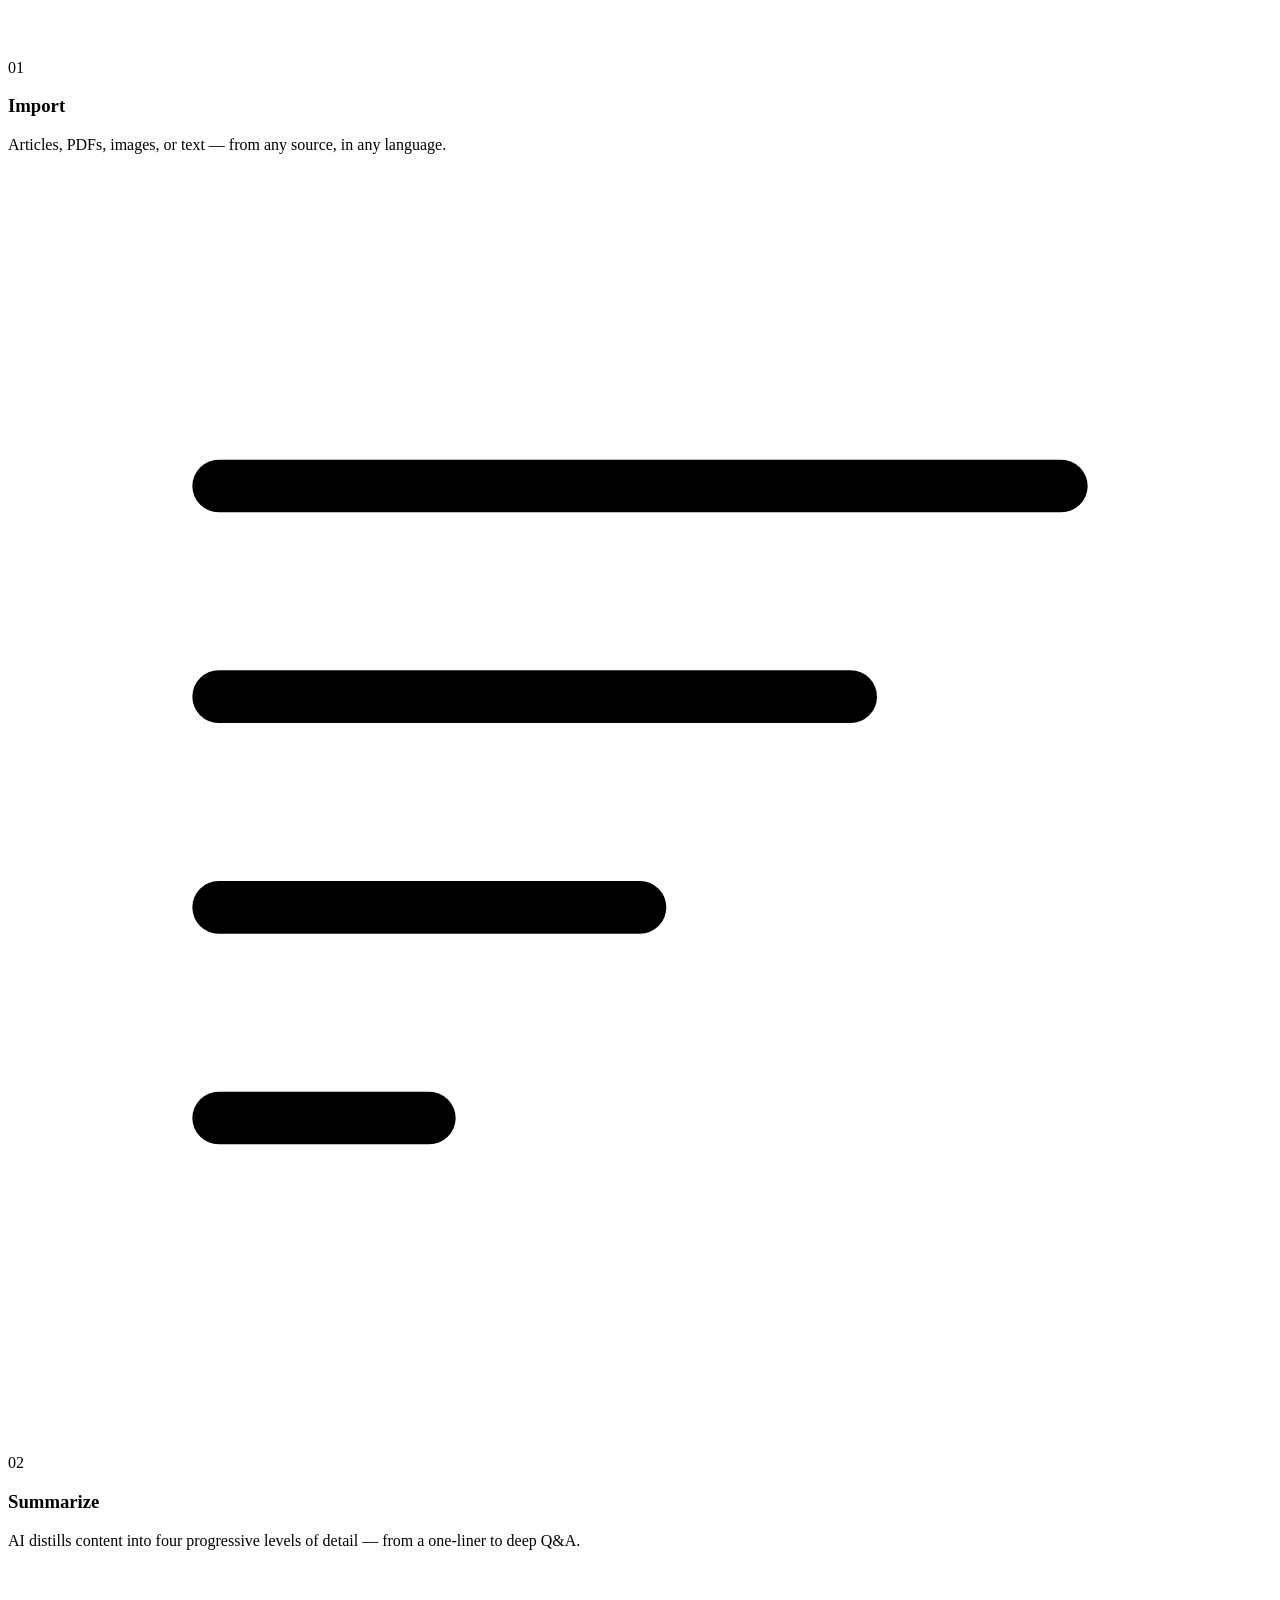
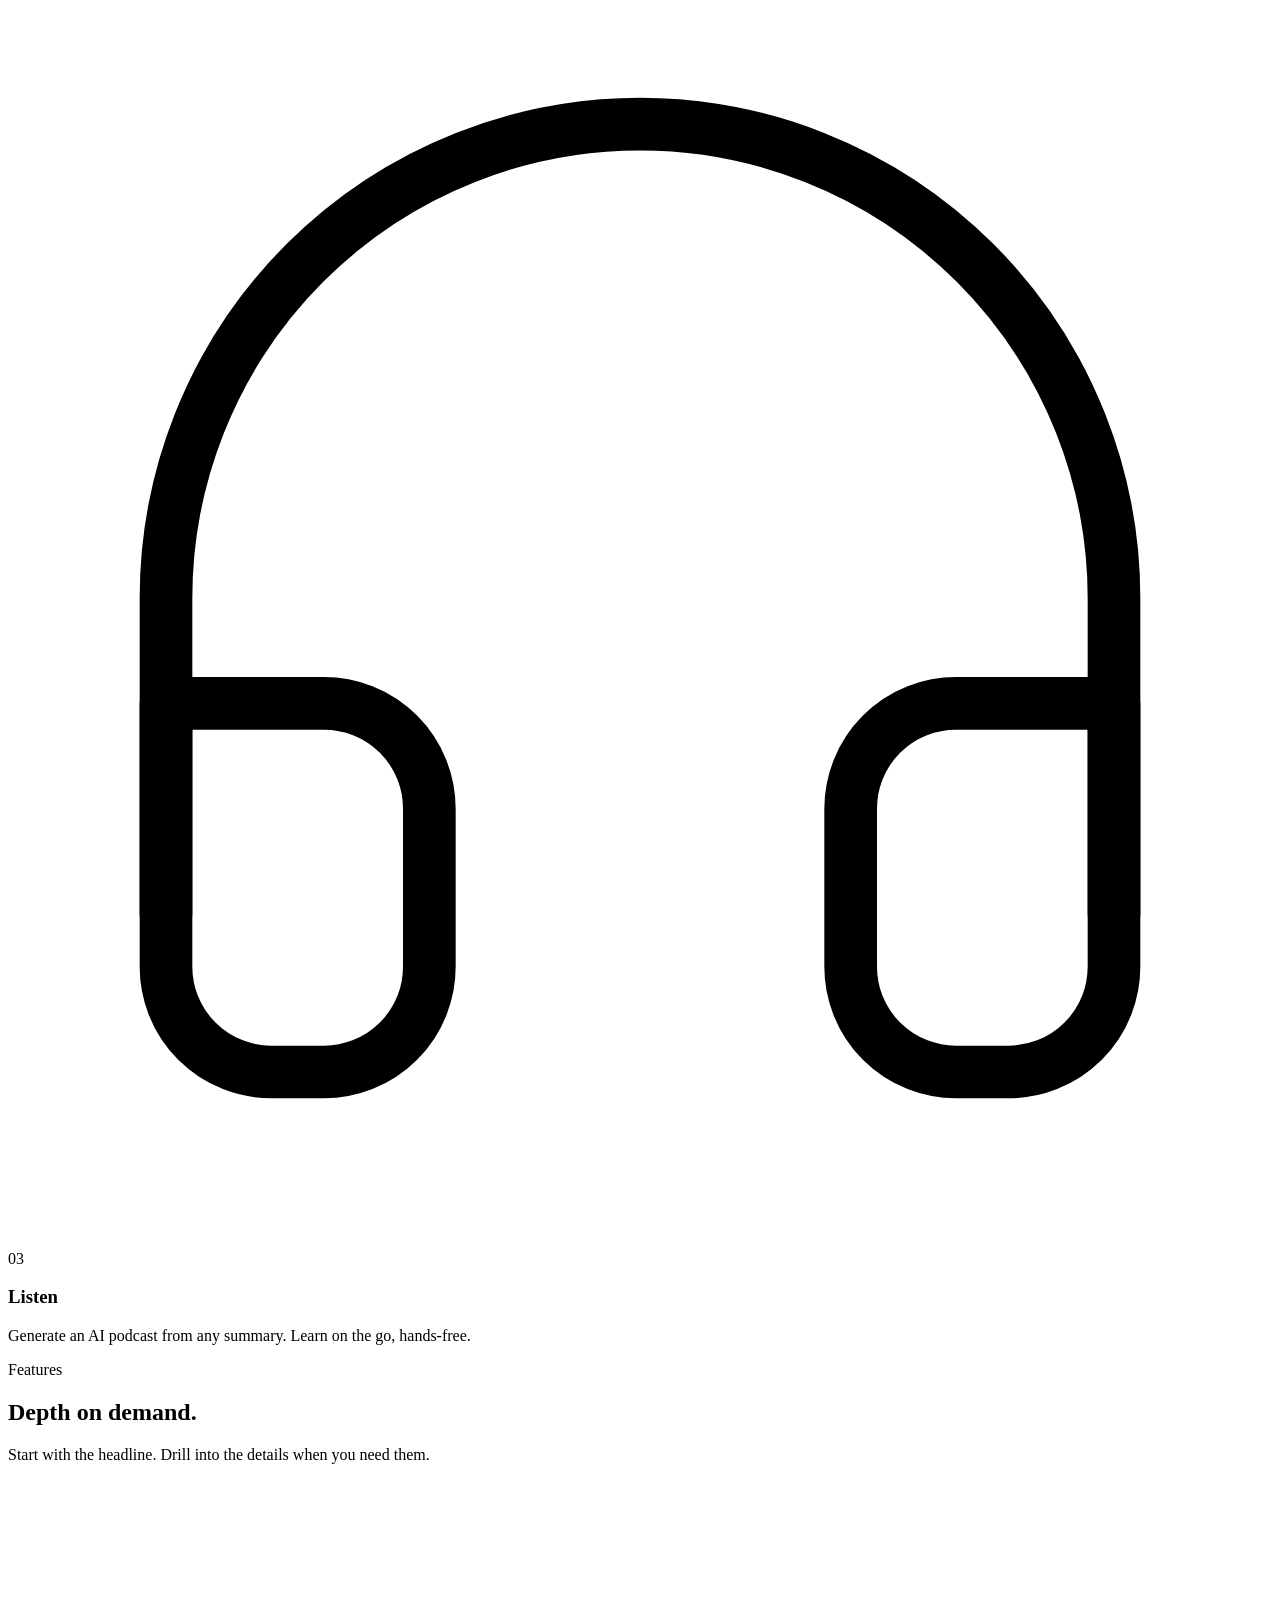
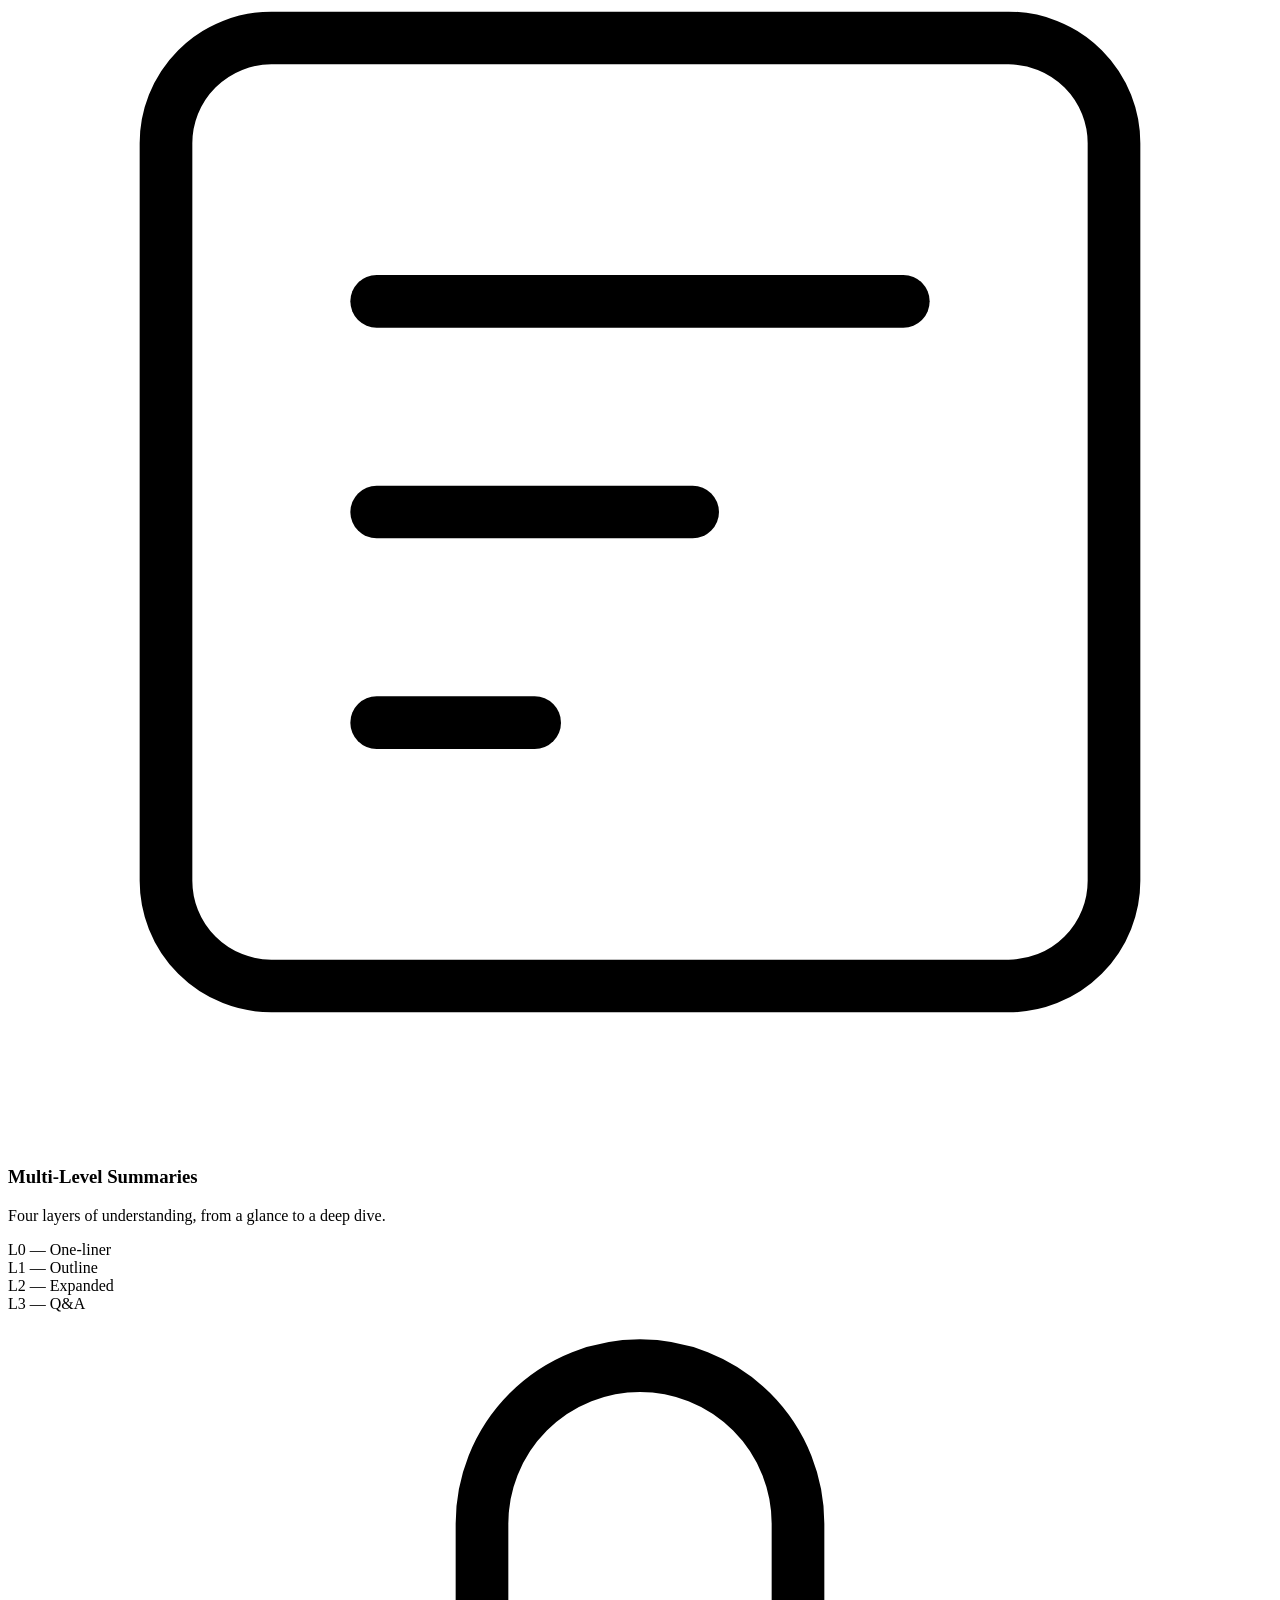
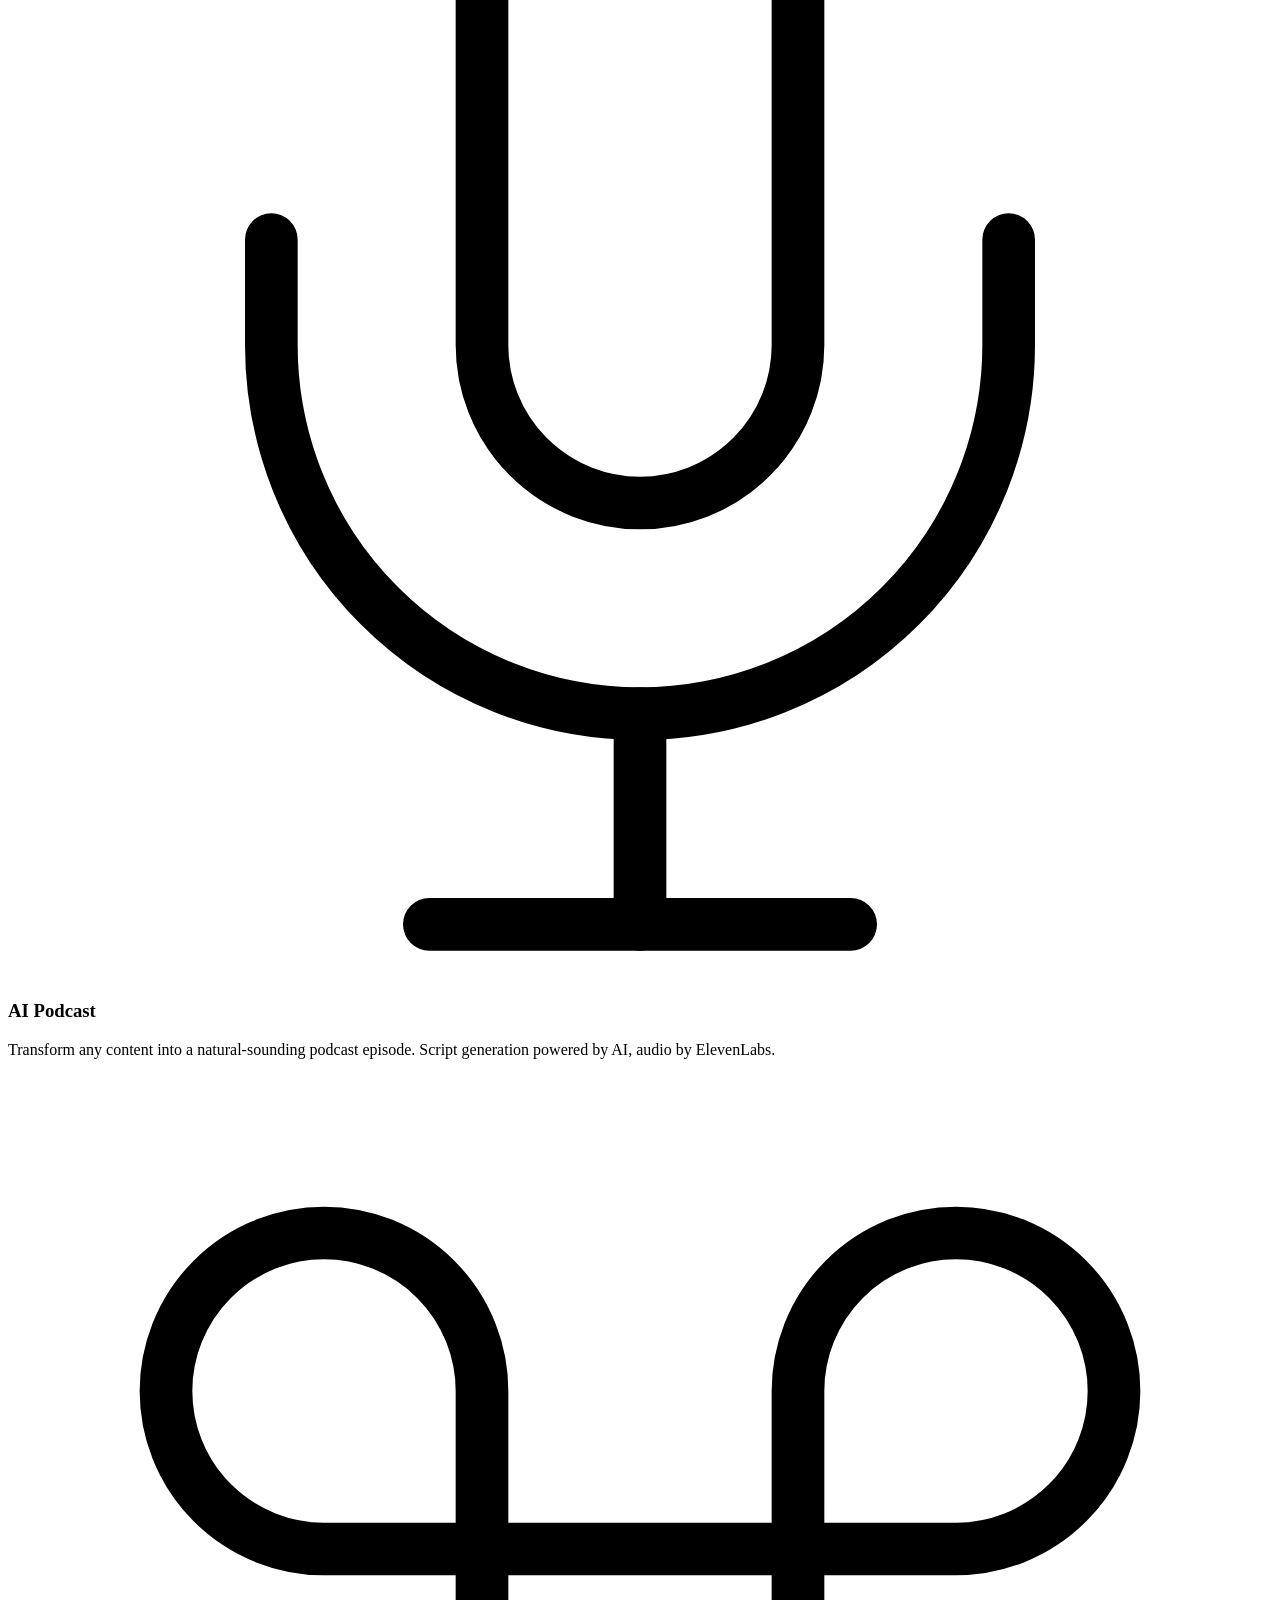
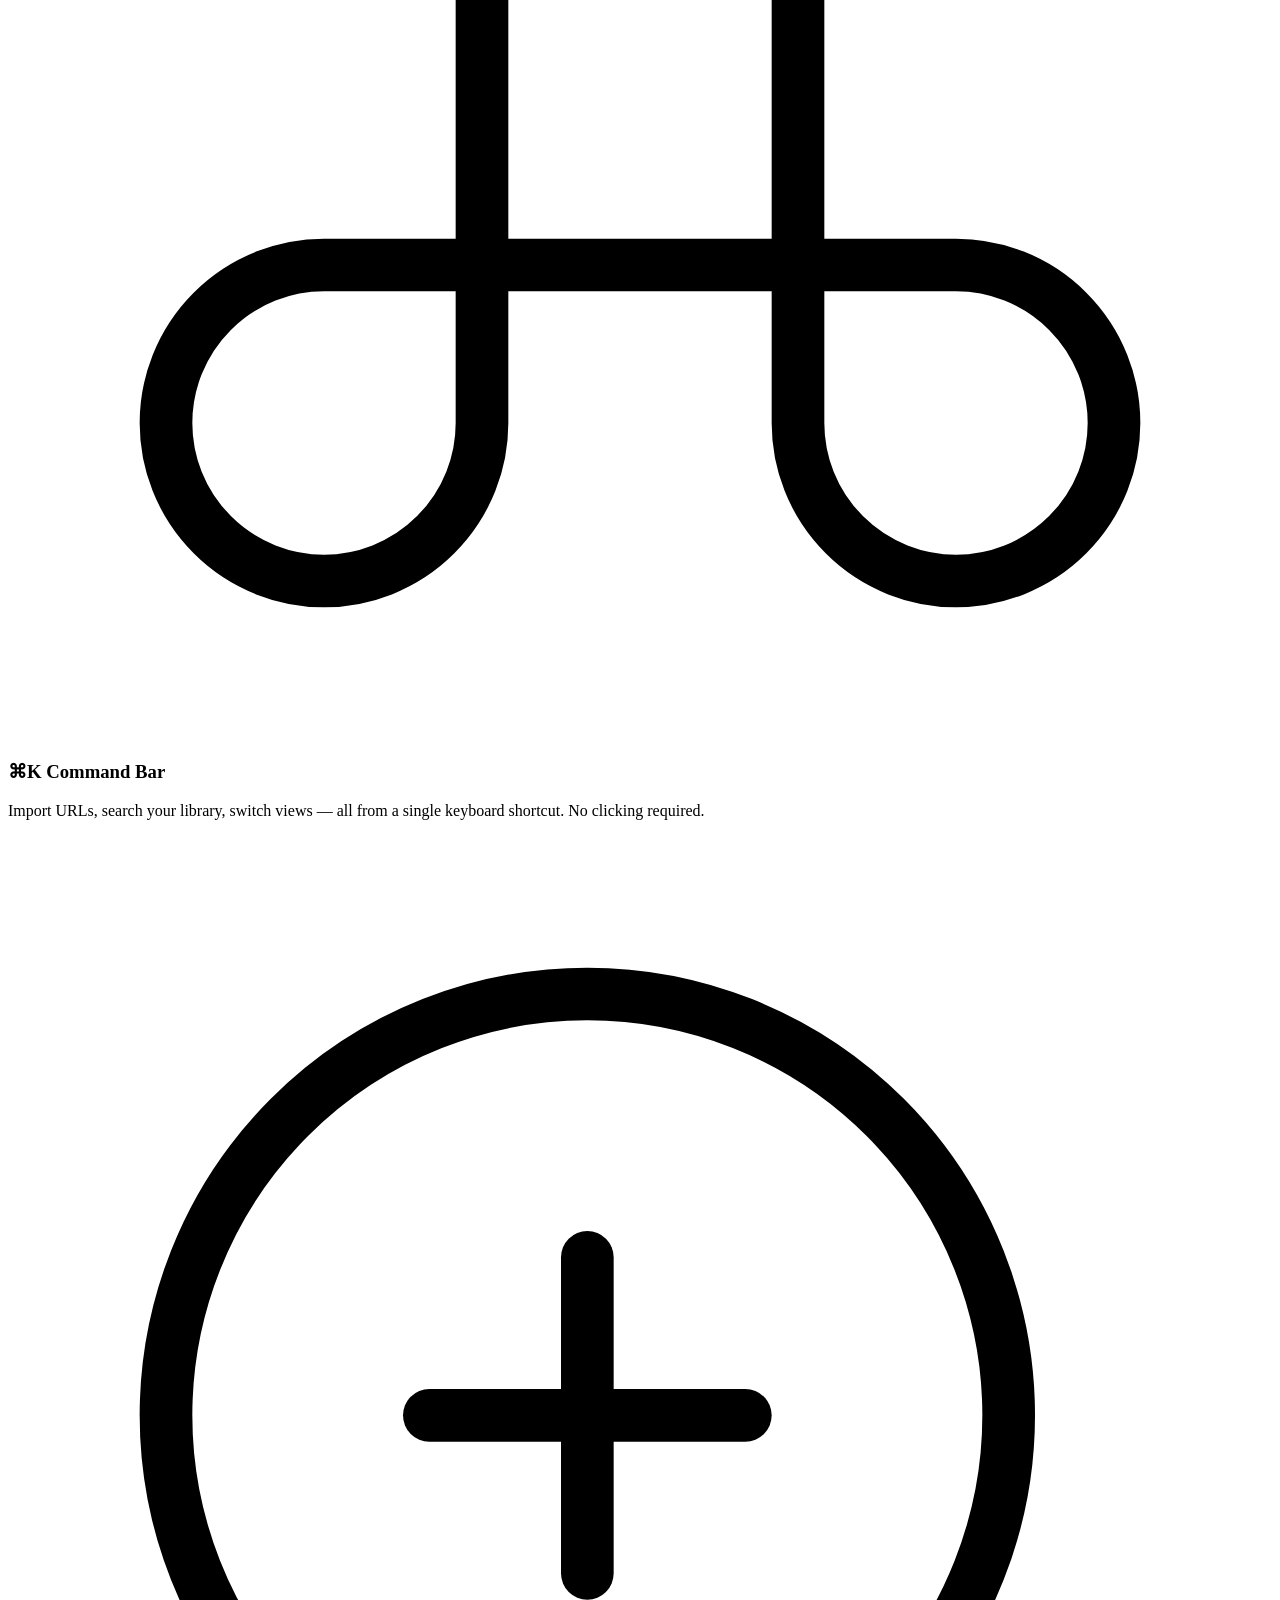
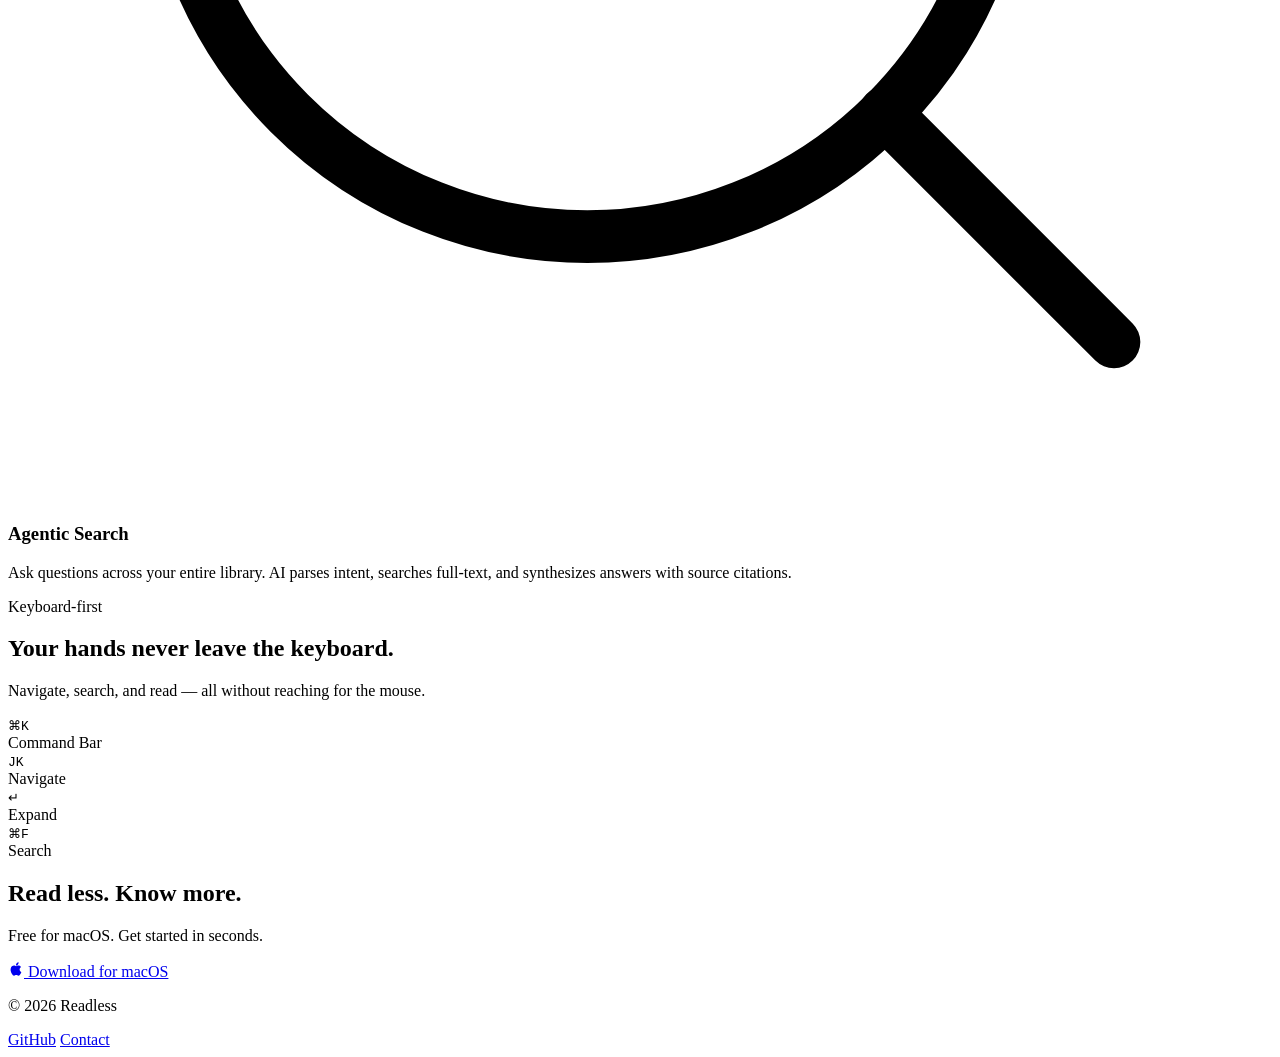
==== commit 0a152d7c: "fix(landing): replace emoji toggles with SVG icons, use app icon as logo, reduce header height - Rep" ====
--- a/landing/index.html
+++ b/landing/index.html
@@ -22,7 +22,7 @@
   <link rel="icon" href="/favicon.ico" type="image/x-icon">
   <!-- apple-touch-icon: add when icon asset is available -->
   <!-- <link rel="apple-touch-icon" href="/landing-assets/apple-touch-icon.png"> -->
-  <link rel="stylesheet" href="/landing-assets/style.css?v=2">
+  <link rel="stylesheet" href="/landing-assets/style.css?v=3">
   <meta name="theme-color" content="#000000">
   <!-- FOUC prevention: sync theme & lang before first paint -->
   <script>
@@ -31,8 +31,8 @@
       d.dataset.theme=s||(matchMedia('(prefers-color-scheme:light)').matches?'light':'dark');
       var lang=l||(navigator.language.startsWith('zh')?'zh':'en');
       d.lang=lang;d.dataset.lang=lang;
-      document.querySelector('meta[name="theme-color"]')
-        ?.setAttribute('content',d.dataset.theme==='light'?'#ffffff':'#000000');
+      var m=document.querySelector('meta[name="theme-color"]');
+      if(m)m.setAttribute('content',d.dataset.theme==='light'?'#ffffff':'#000000');
     })();
   </script>
 </head>
@@ -44,18 +44,26 @@
   <nav class="nav" role="navigation" aria-label="Main navigation">
     <div class="nav-inner">
       <a href="/" class="nav-logo" aria-label="Readless home">
-        <!-- Logo: stylized book/document icon -->
-        <svg width="24" height="24" viewBox="0 0 24 24" fill="none" stroke="currentColor" stroke-width="1.5" stroke-linecap="round" stroke-linejoin="round">
-          <path d="M4 19.5v-15A2.5 2.5 0 0 1 6.5 2H20v20H6.5a2.5 2.5 0 0 1 0-5H20"/>
-          <path d="M8 7h6"/>
-          <path d="M8 11h8"/>
-        </svg>
+        <img src="/landing-assets/icon-dark.png" alt="Readless" class="nav-logo-icon" width="28" height="28">
         Readless
       </a>
       <div class="nav-controls">
         <!-- Theme toggle -->
         <button class="toggle-switch" id="theme-toggle" type="button" role="switch" aria-label="Toggle dark/light theme">
-          <span class="toggle-switch__label" id="theme-label">☀️</span>
+          <span class="toggle-switch__icon" id="theme-icon">
+            <!-- Sun icon (shown in dark mode) -->
+            <svg class="icon-sun" width="14" height="14" viewBox="0 0 24 24" fill="none" stroke="currentColor" stroke-width="2" stroke-linecap="round" stroke-linejoin="round">
+              <circle cx="12" cy="12" r="5"/>
+              <line x1="12" y1="1" x2="12" y2="3"/><line x1="12" y1="21" x2="12" y2="23"/>
+              <line x1="4.22" y1="4.22" x2="5.64" y2="5.64"/><line x1="18.36" y1="18.36" x2="19.78" y2="19.78"/>
+              <line x1="1" y1="12" x2="3" y2="12"/><line x1="21" y1="12" x2="23" y2="12"/>
+              <line x1="4.22" y1="19.78" x2="5.64" y2="18.36"/><line x1="18.36" y1="5.64" x2="19.78" y2="4.22"/>
+            </svg>
+            <!-- Moon icon (shown in light mode) -->
+            <svg class="icon-moon" width="14" height="14" viewBox="0 0 24 24" fill="none" stroke="currentColor" stroke-width="2" stroke-linecap="round" stroke-linejoin="round">
+              <path d="M21 12.79A9 9 0 1 1 11.21 3 7 7 0 0 0 21 12.79z"/>
+            </svg>
+          </span>
           <span class="toggle-switch__track"><span class="toggle-switch__thumb"></span></span>
         </button>
         <!-- Language toggle -->
@@ -314,7 +322,7 @@
   <footer class="footer" role="contentinfo">
     <div class="container">
       <div class="footer-inner">
-        <p class="footer-left">© 2026 Readless</p>
+        <p class="footer-left" data-i18n="footer.copy">© 2026 Readless</p>
         <div class="footer-links">
           <a href="https://github.com/Octo-o-o-o/readless" target="_blank" rel="noopener">GitHub</a>
           <a href="mailto:hello@readless.cc" data-i18n="footer.contact">Contact</a>
@@ -323,6 +331,6 @@
     </div>
   </footer>
 
-  <script src="/landing-assets/main.js?v=1"></script>
+  <script src="/landing-assets/main.js?v=3"></script>
 </body>
 </html>
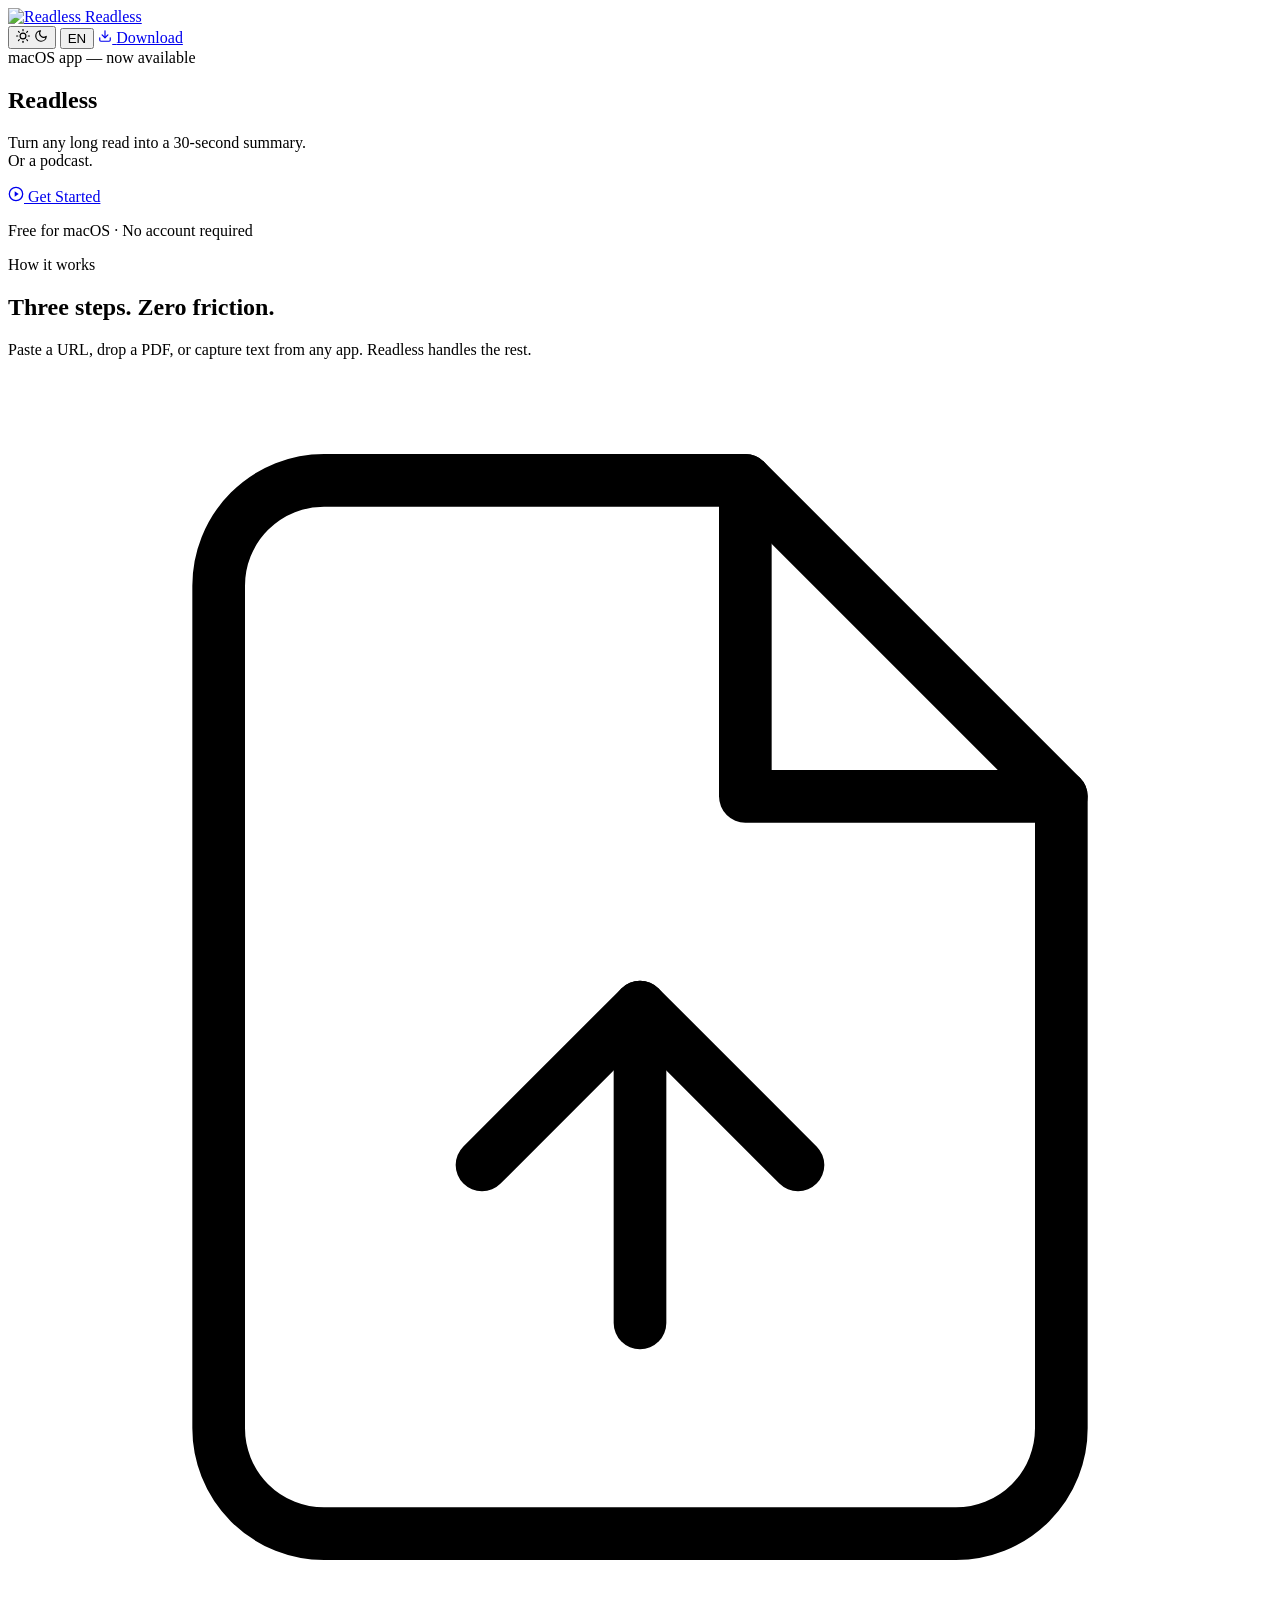
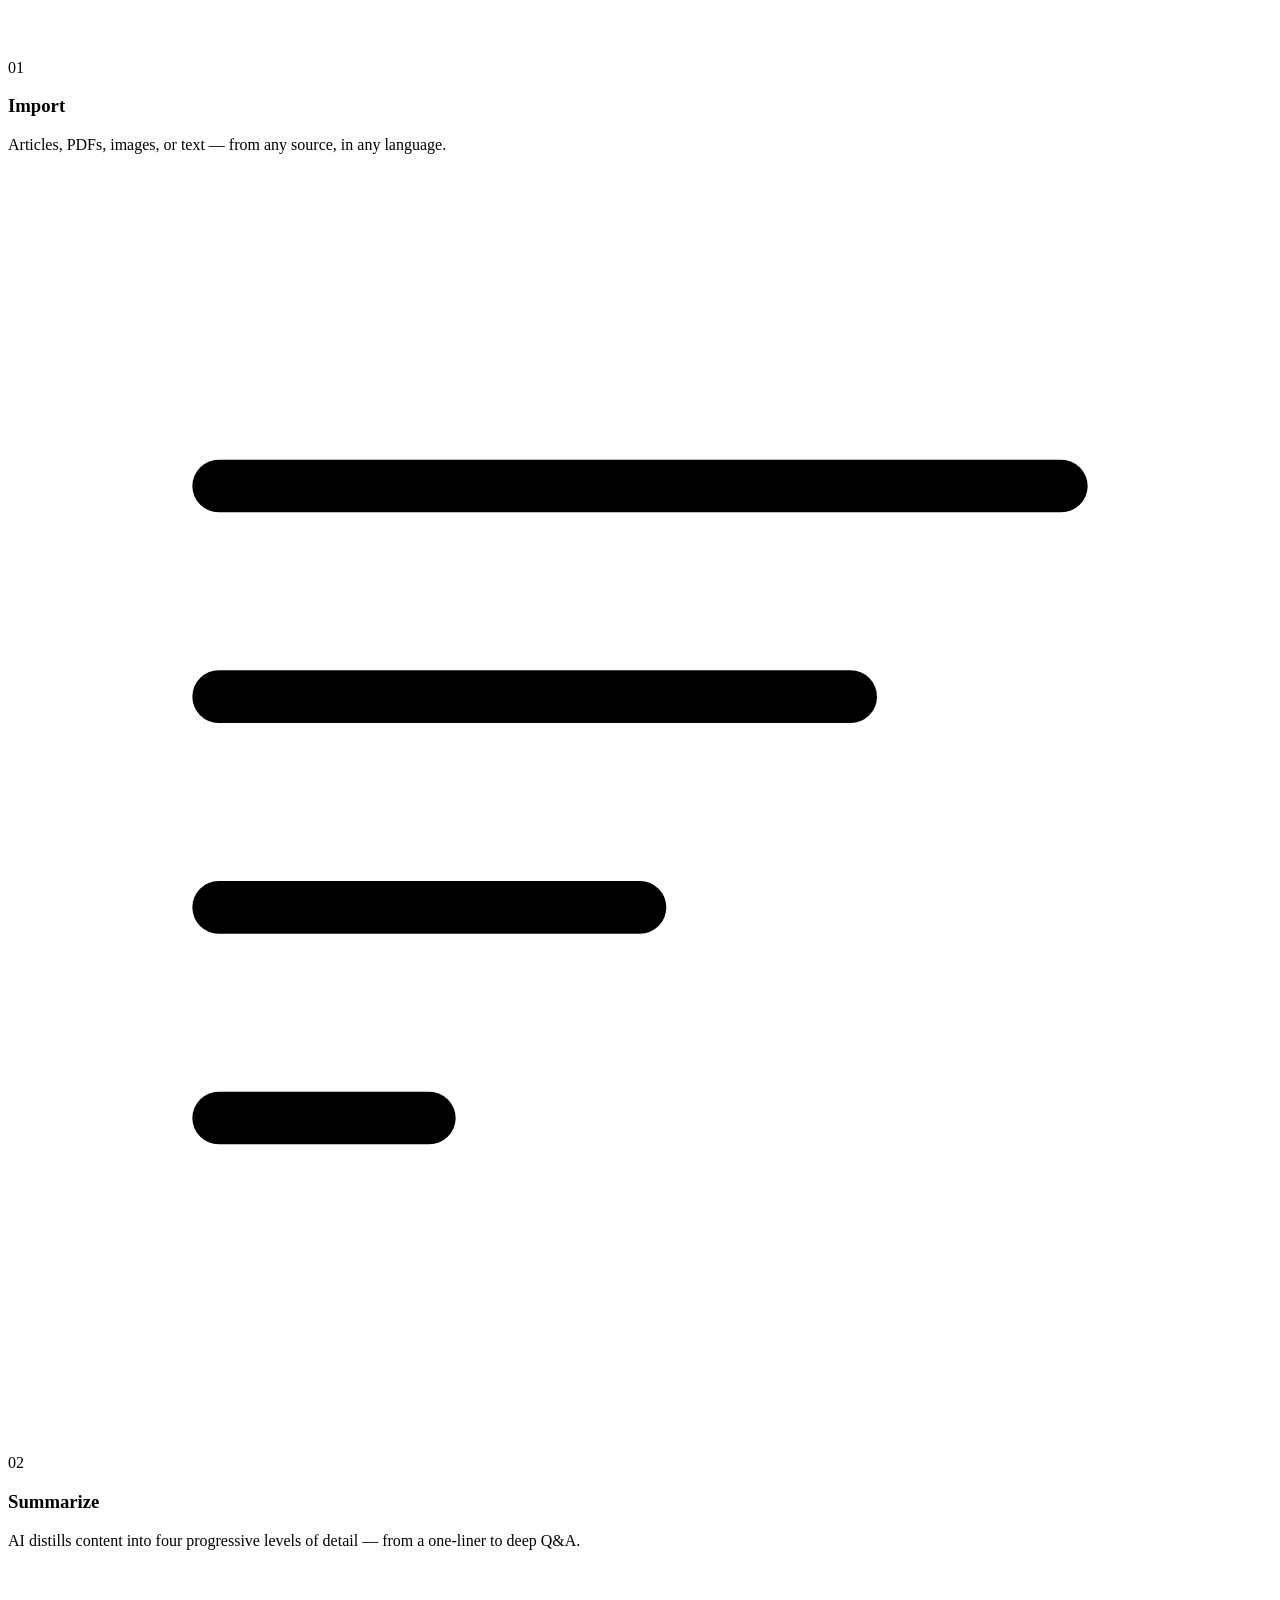
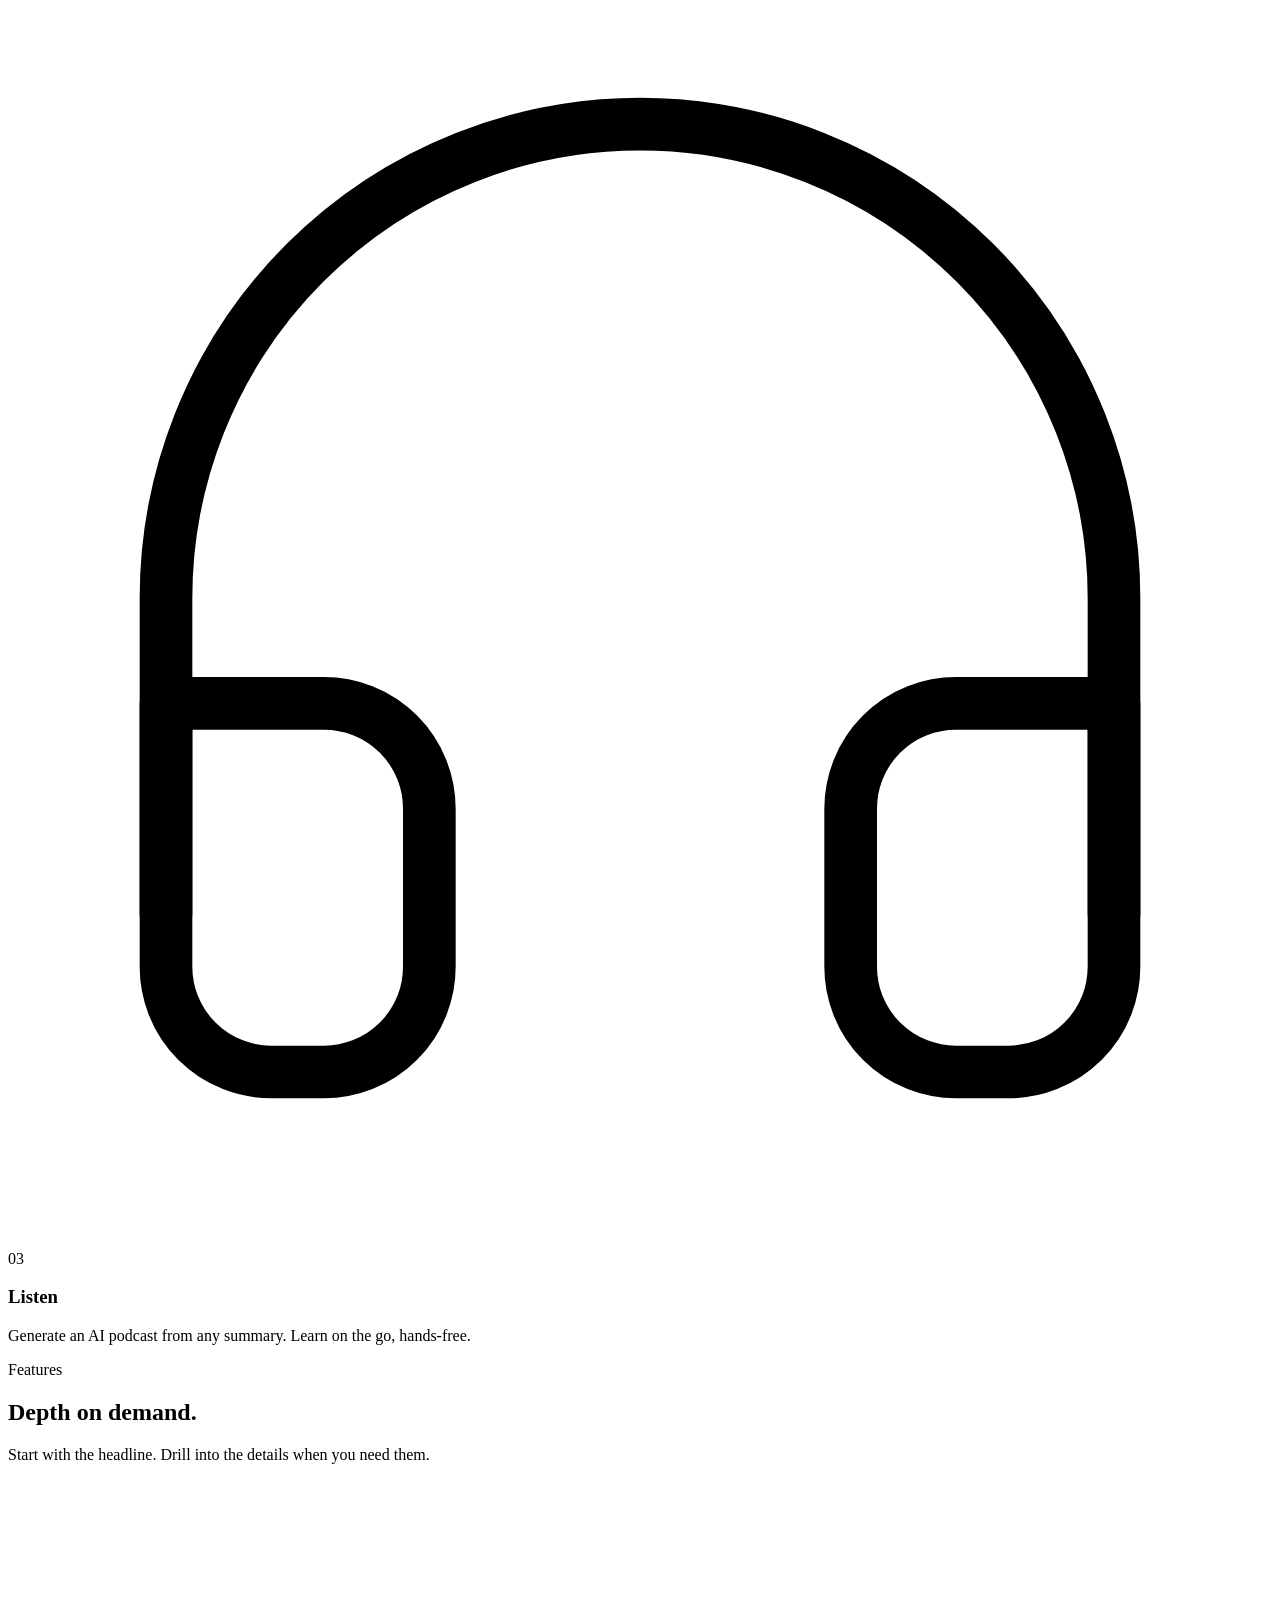
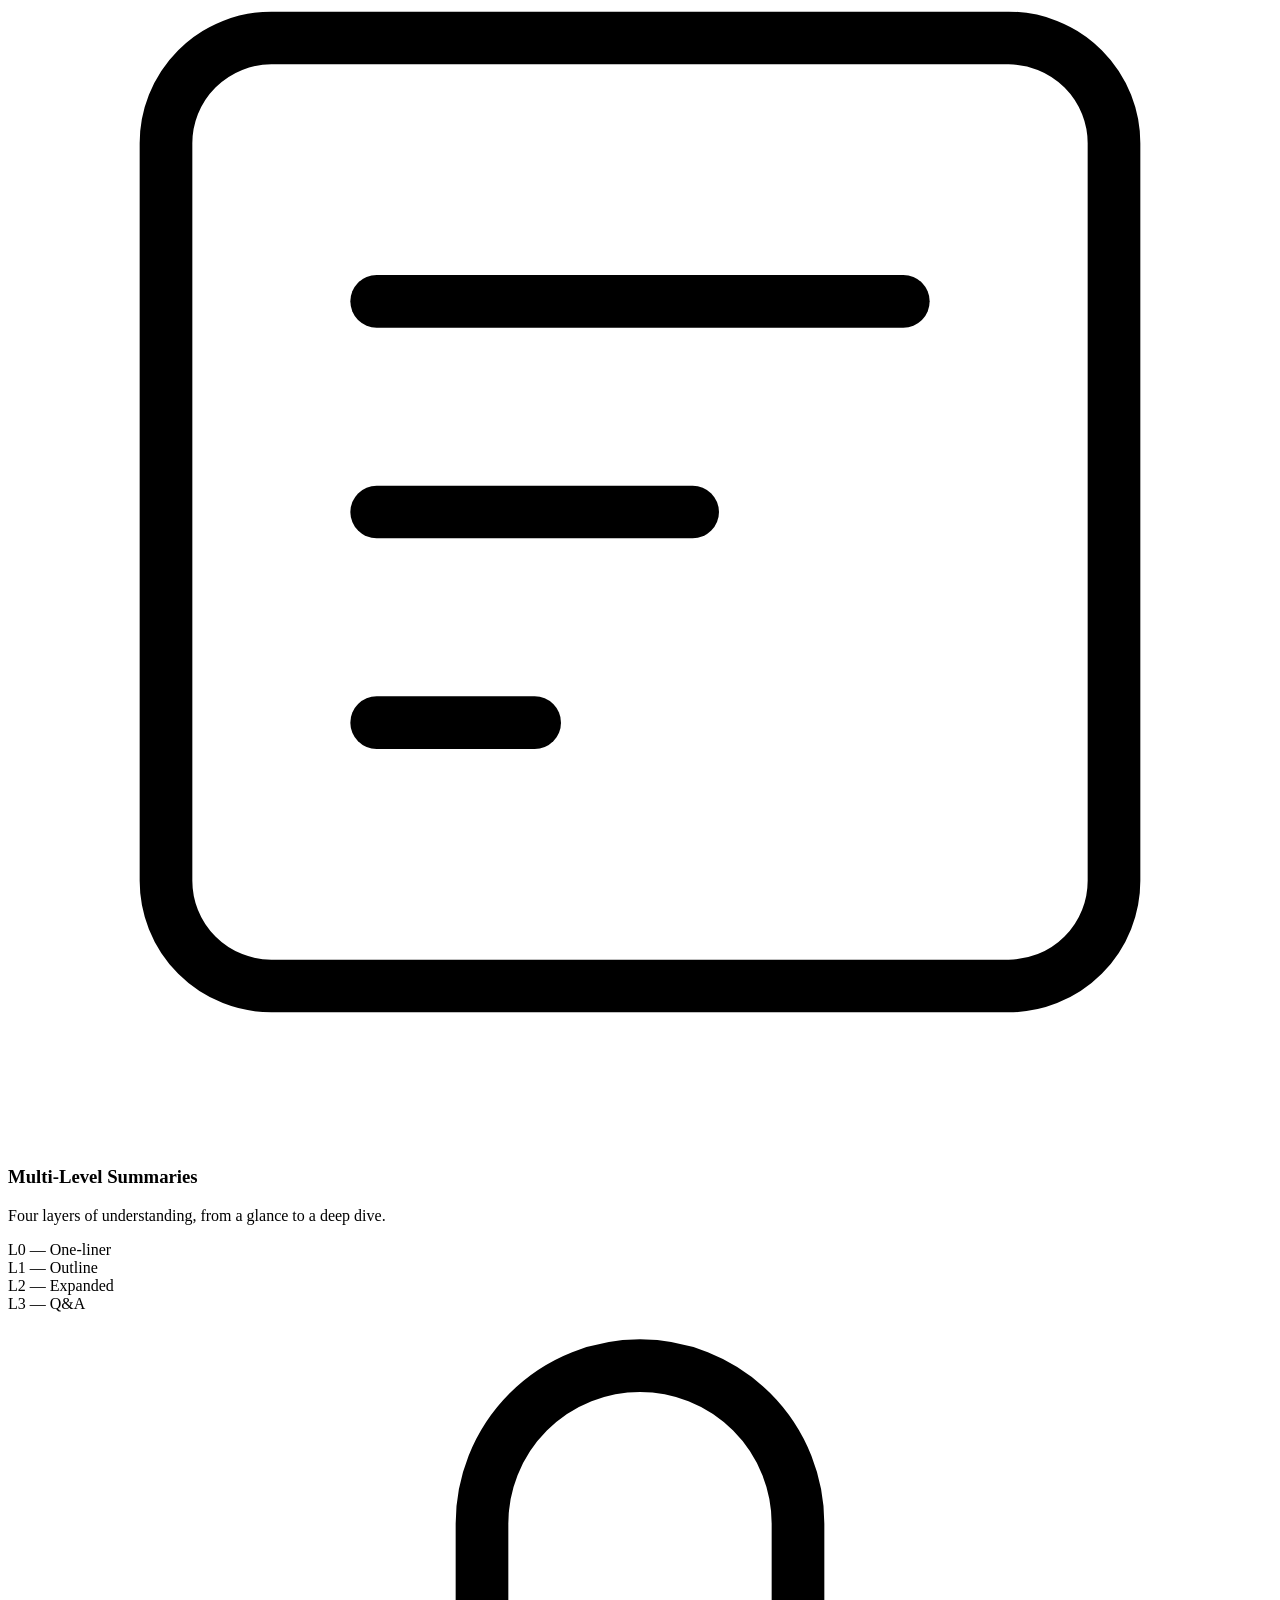
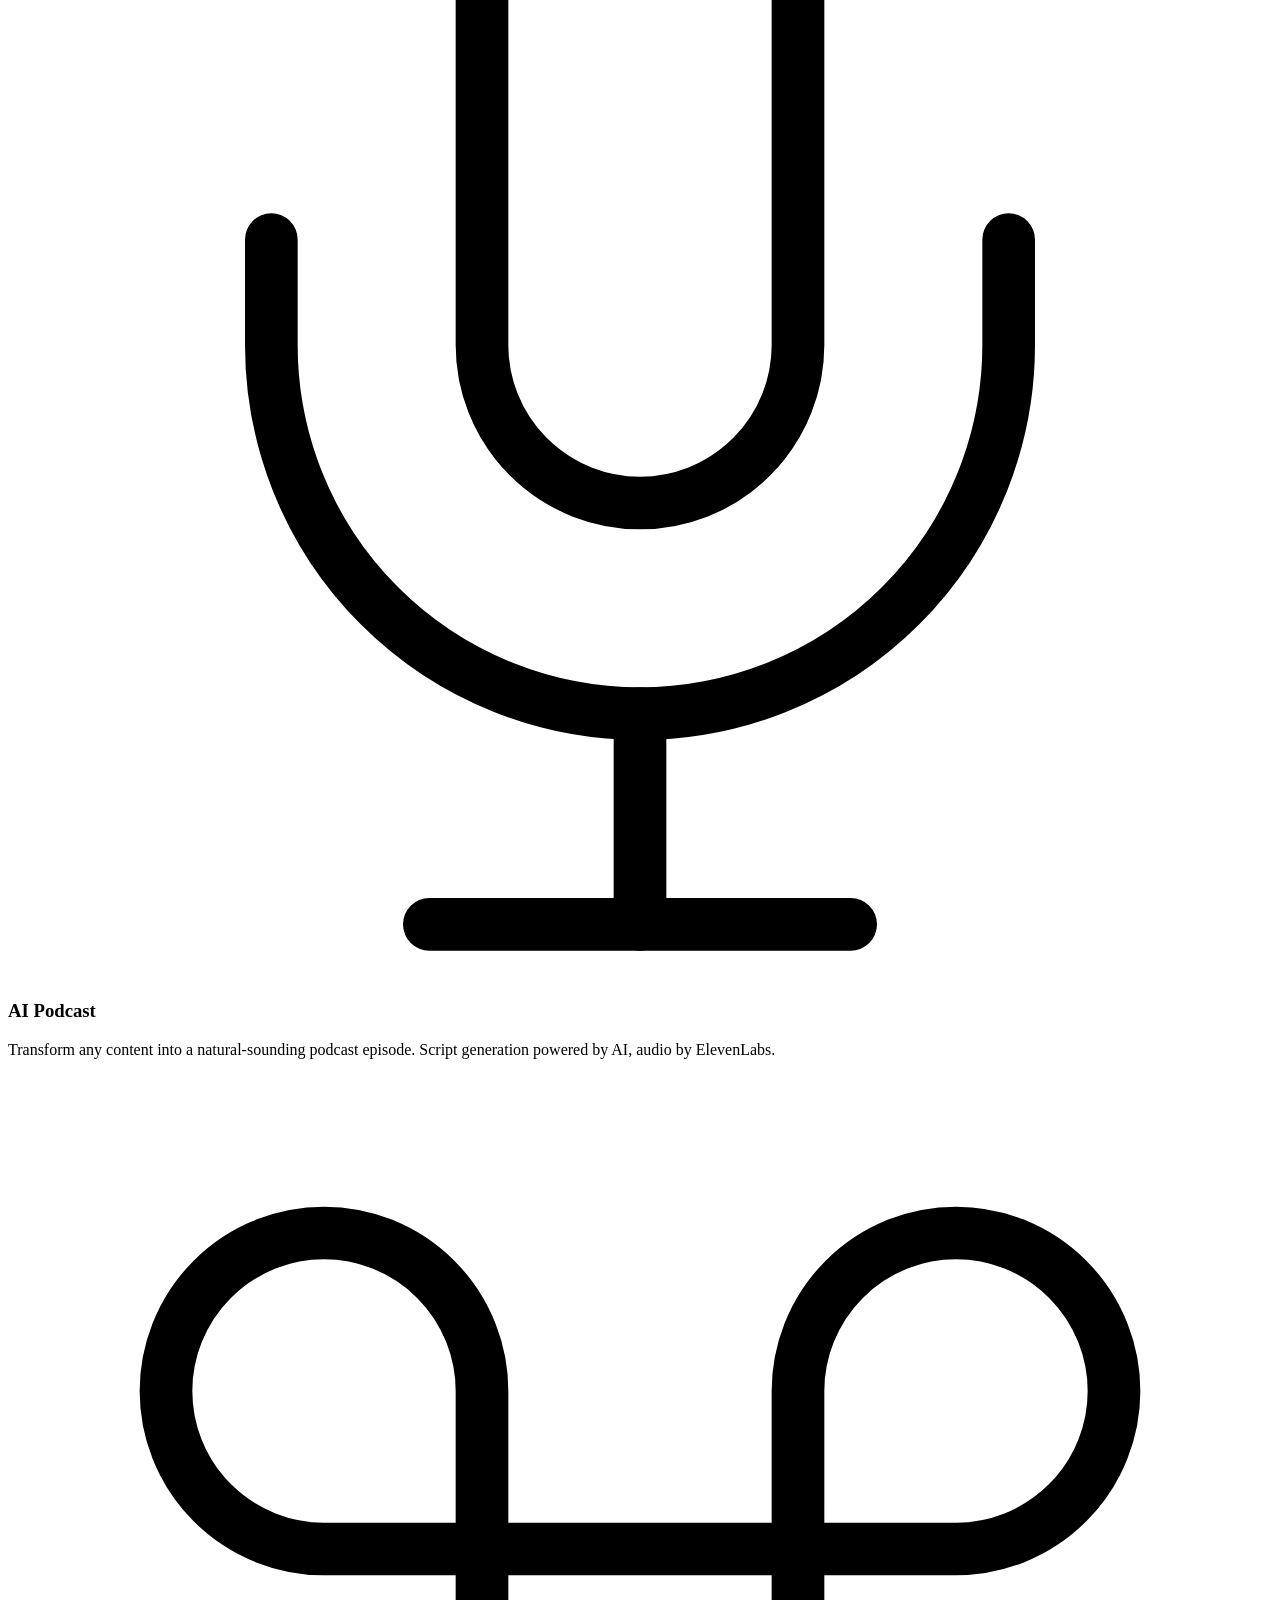
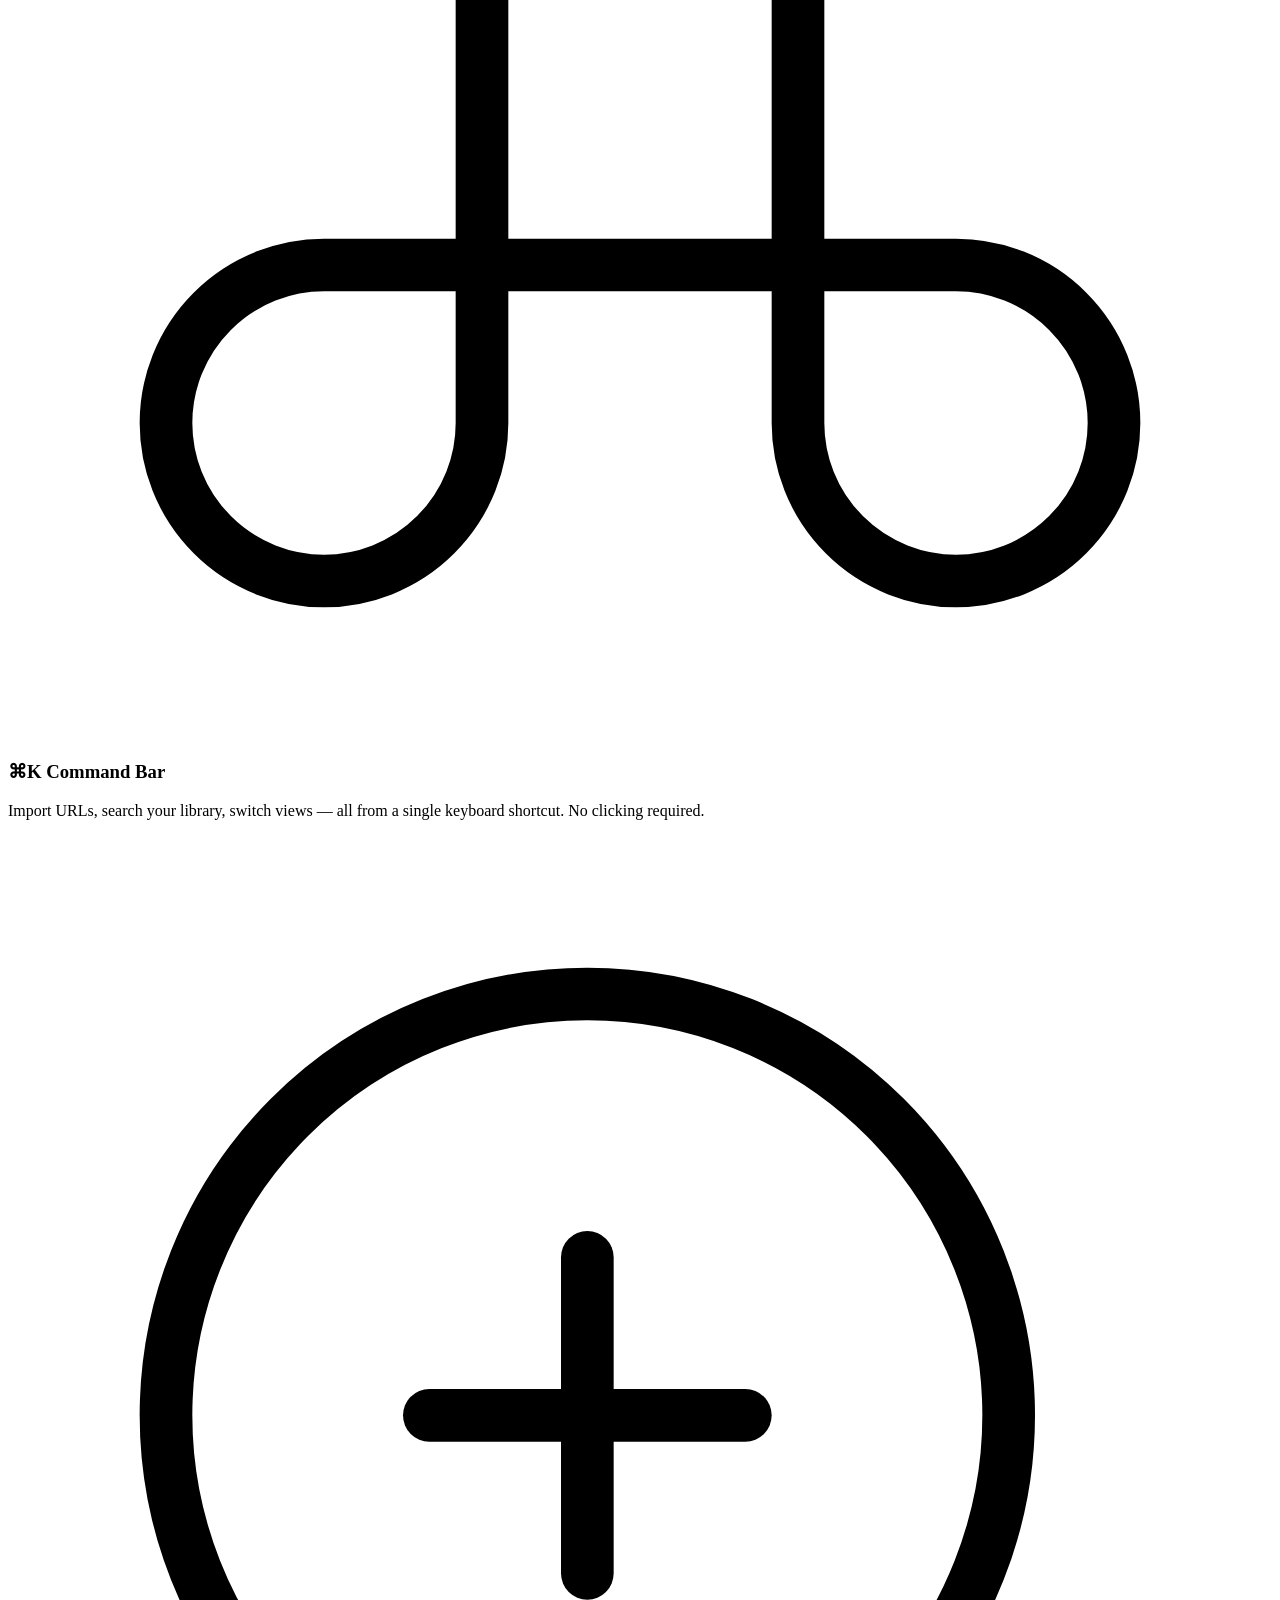
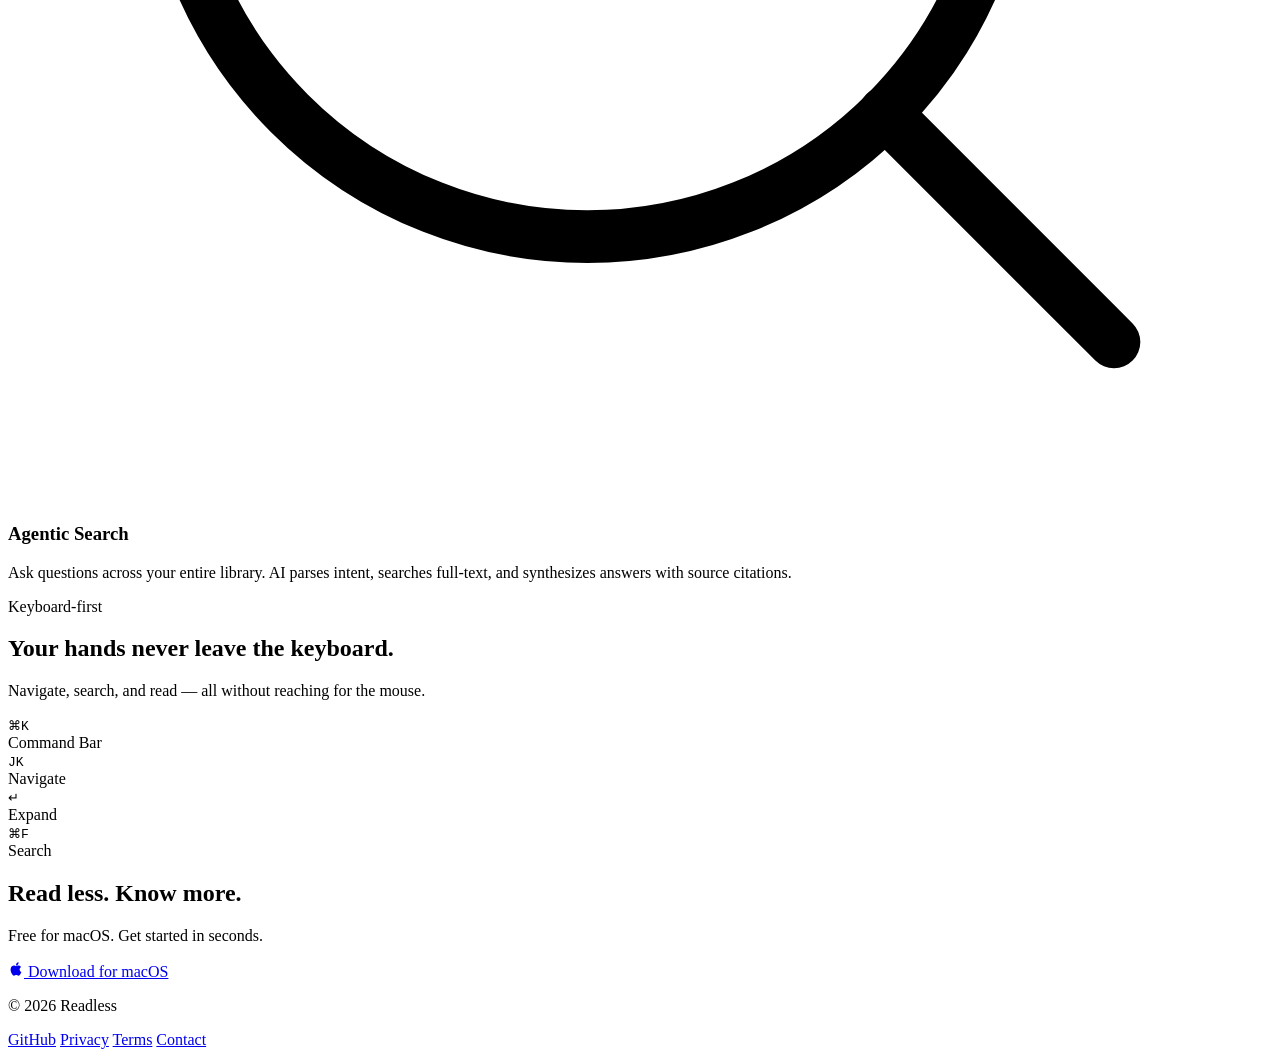
==== commit dc2281c0: "Add legal pages, App Store config, and landing improvements - Add privacy policy and terms of servic" ====
--- a/landing/index.html
+++ b/landing/index.html
@@ -22,7 +22,7 @@
   <link rel="icon" href="/favicon.ico" type="image/x-icon">
   <!-- apple-touch-icon: add when icon asset is available -->
   <!-- <link rel="apple-touch-icon" href="/landing-assets/apple-touch-icon.png"> -->
-  <link rel="stylesheet" href="/landing-assets/style.css?v=3">
+  <link rel="stylesheet" href="/landing-assets/style.css?v=4">
   <meta name="theme-color" content="#000000">
   <!-- FOUC prevention: sync theme & lang before first paint -->
   <script>
@@ -36,7 +36,7 @@
     })();
   </script>
 </head>
-<body>
+<body data-i18n-title="_title" data-i18n-description="_description">
 
   <!-- ════════════════════════════════════════════════════════════
        Navigation
@@ -325,12 +325,14 @@
         <p class="footer-left" data-i18n="footer.copy">© 2026 Readless</p>
         <div class="footer-links">
           <a href="https://github.com/Octo-o-o-o/readless" target="_blank" rel="noopener">GitHub</a>
+          <a href="/privacy" data-i18n="footer.privacy">Privacy</a>
+          <a href="/terms" data-i18n="footer.terms">Terms</a>
           <a href="mailto:hello@readless.cc" data-i18n="footer.contact">Contact</a>
         </div>
       </div>
     </div>
   </footer>
 
-  <script src="/landing-assets/main.js?v=3"></script>
+  <script src="/landing-assets/main.js?v=4"></script>
 </body>
 </html>
